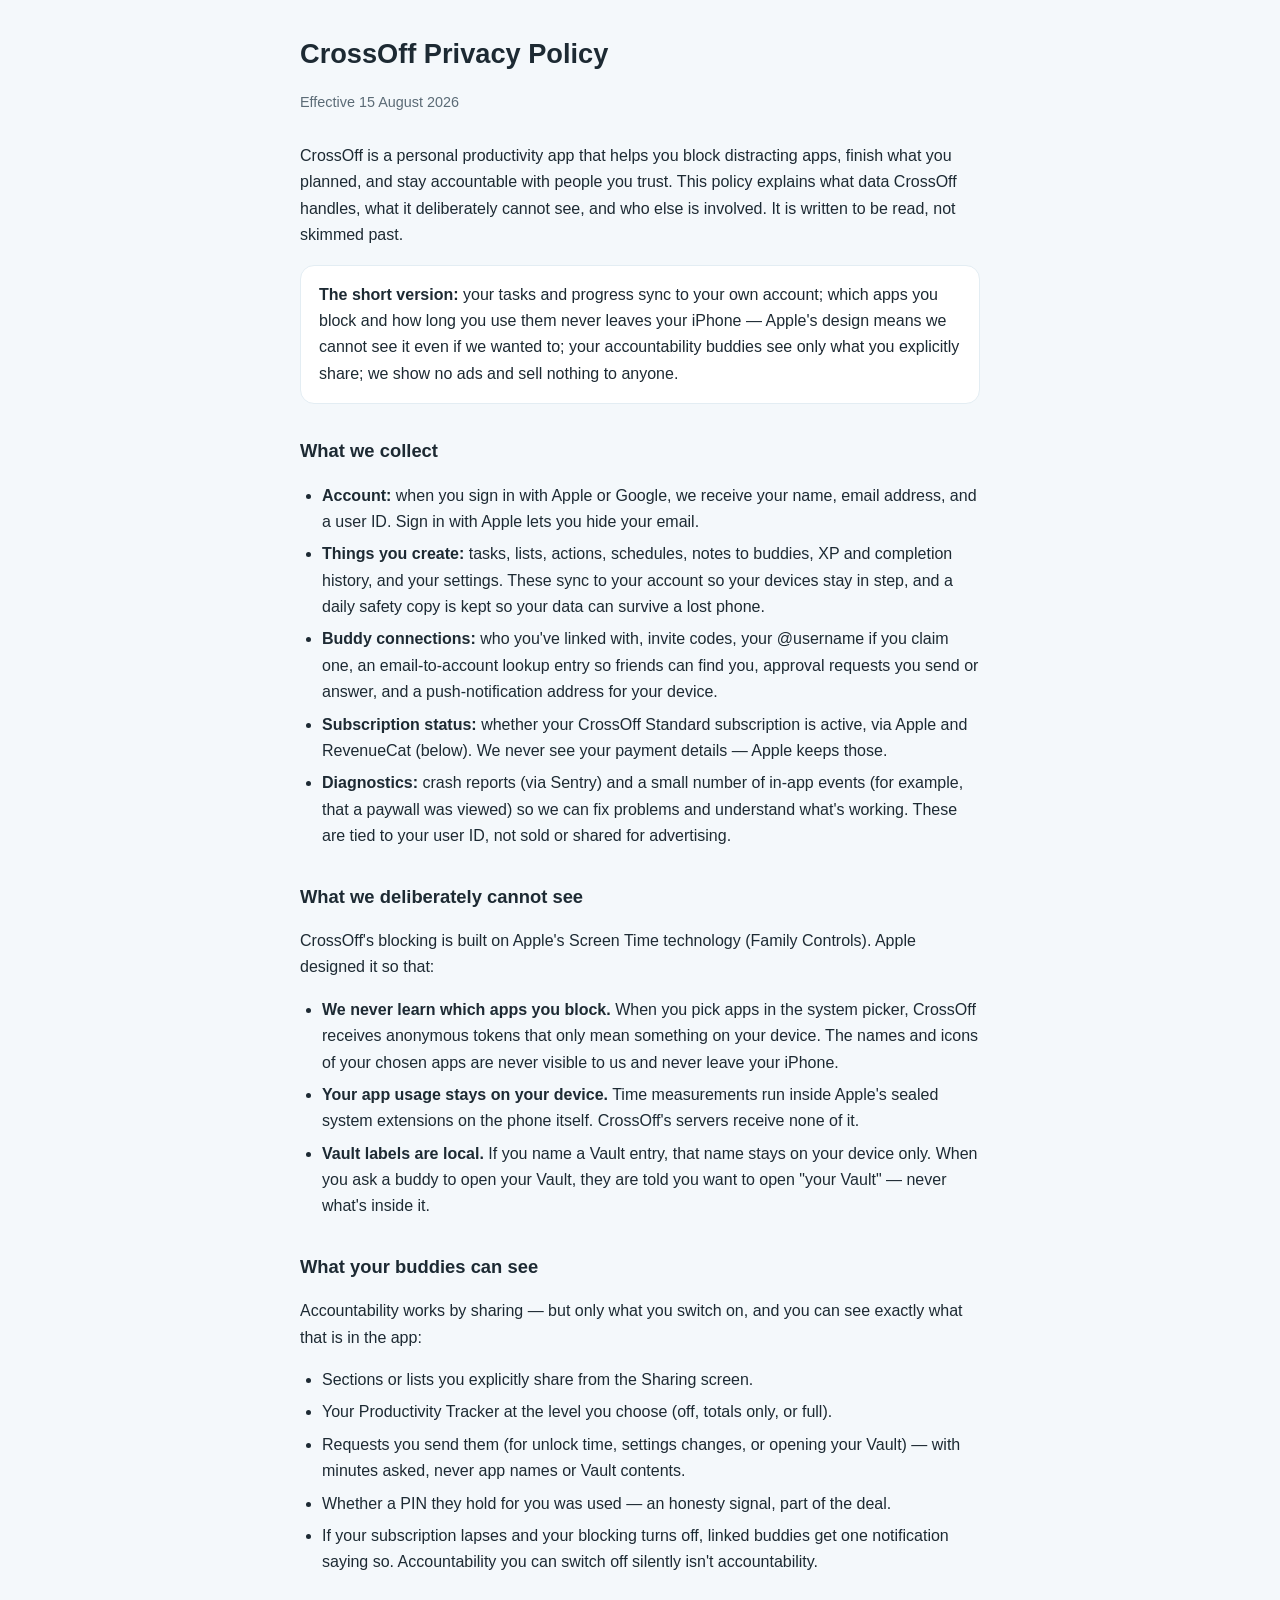
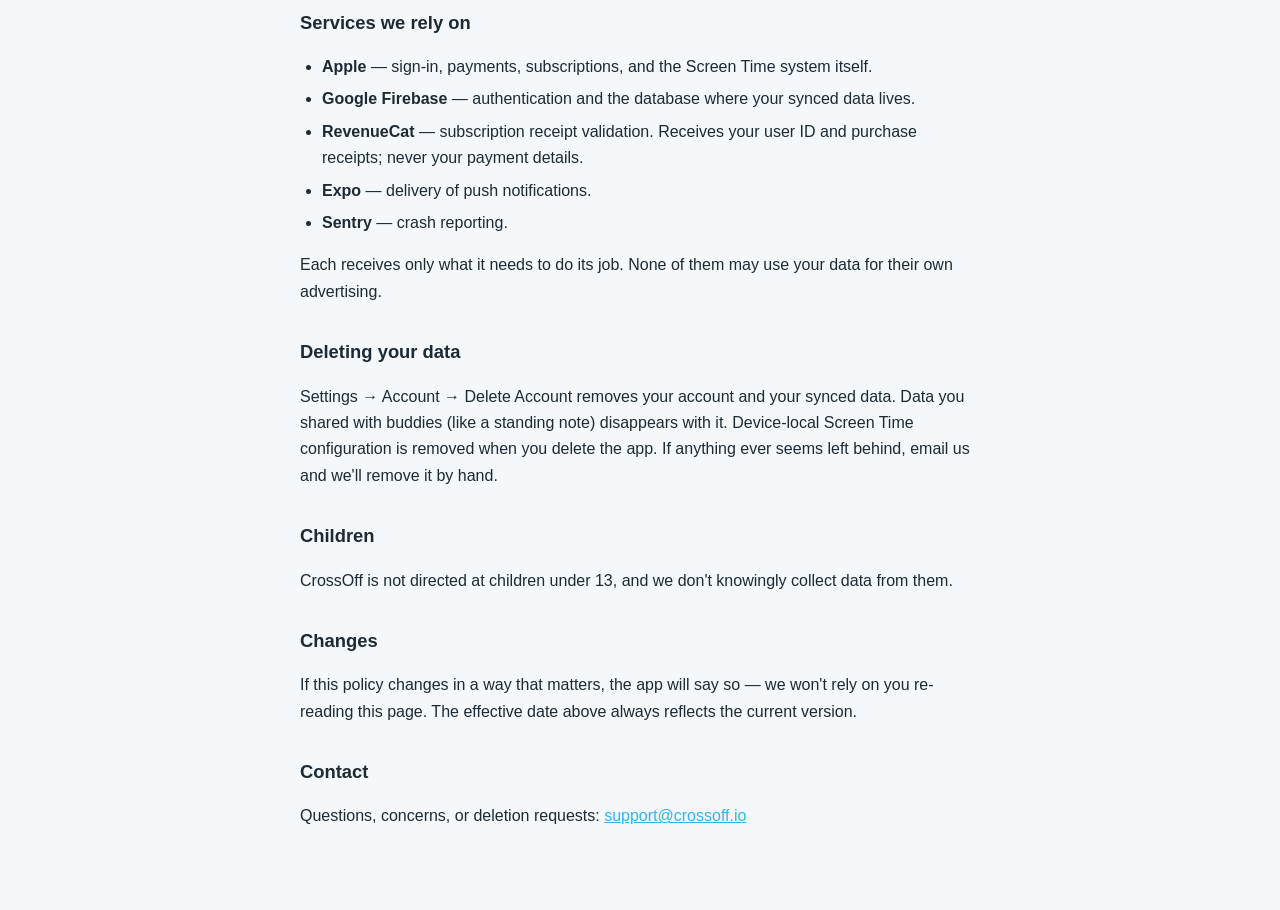
==== privacy.html @ af7bf6a8 "CrossOff marketing site A deliberately separate site from the daily-plan repo, which serves the pers" ====
<!DOCTYPE html>
<html lang="en">
<head>
<meta charset="utf-8">
<meta name="viewport" content="width=device-width, initial-scale=1">
<title>CrossOff — Privacy Policy</title>
<style>
  :root {
    --bg: #f4f8fb; --card: #ffffff; --text: #1d2a33; --muted: #5b6b76;
    --accent: #2fb5e8; --border: #e3edf3;
  }
  @media (prefers-color-scheme: dark) {
    :root { --bg: #10181e; --card: #17222a; --text: #e8eef2; --muted: #93a4af; --border: #24313a; }
  }
  * { box-sizing: border-box; }
  body {
    margin: 0; background: var(--bg); color: var(--text);
    font: 16px/1.65 -apple-system, "Segoe UI", Roboto, sans-serif;
    -webkit-text-size-adjust: 100%;
  }
  main { max-width: 720px; margin: 0 auto; padding: 32px 20px 64px; }
  h1 { font-size: 1.7rem; margin: 0 0 4px; }
  .updated { color: var(--muted); font-size: 0.9rem; margin-bottom: 28px; }
  h2 { font-size: 1.15rem; margin: 32px 0 8px; }
  p, li { color: var(--text); }
  .card {
    background: var(--card); border: 1px solid var(--border);
    border-radius: 14px; padding: 16px 18px; margin: 16px 0;
  }
  .card p { margin: 0; }
  a { color: var(--accent); }
  ul { padding-left: 22px; }
  li { margin: 6px 0; }
</style>
</head>
<body>
<main>
  <h1>CrossOff Privacy Policy</h1>
  <p class="updated">Effective 15 August 2026</p>

  <p>CrossOff is a personal productivity app that helps you block
  distracting apps, finish what you planned, and stay accountable with
  people you trust. This policy explains what data CrossOff handles,
  what it deliberately cannot see, and who else is involved. It is
  written to be read, not skimmed past.</p>

  <div class="card">
    <p><strong>The short version:</strong> your tasks and progress sync
    to your own account; which apps you block and how long you use them
    never leaves your iPhone — Apple's design means we cannot see it
    even if we wanted to; your accountability buddies see only what you
    explicitly share; we show no ads and sell nothing to anyone.</p>
  </div>

  <h2>What we collect</h2>
  <ul>
    <li><strong>Account:</strong> when you sign in with Apple or
    Google, we receive your name, email address, and a user ID. Sign
    in with Apple lets you hide your email.</li>
    <li><strong>Things you create:</strong> tasks, lists, actions,
    schedules, notes to buddies, XP and completion history, and your
    settings. These sync to your account so your devices stay in step,
    and a daily safety copy is kept so your data can survive a lost
    phone.</li>
    <li><strong>Buddy connections:</strong> who you've linked with,
    invite codes, your @username if you claim one, an email-to-account
    lookup entry so friends can find you, approval requests you send or
    answer, and a push-notification address for your device.</li>
    <li><strong>Subscription status:</strong> whether your CrossOff
    Standard subscription is active, via Apple and RevenueCat (below).
    We never see your payment details — Apple keeps those.</li>
    <li><strong>Diagnostics:</strong> crash reports (via Sentry) and a
    small number of in-app events (for example, that a paywall was
    viewed) so we can fix problems and understand what's working.
    These are tied to your user ID, not sold or shared for
    advertising.</li>
  </ul>

  <h2>What we deliberately cannot see</h2>
  <p>CrossOff's blocking is built on Apple's Screen Time technology
  (Family Controls). Apple designed it so that:</p>
  <ul>
    <li><strong>We never learn which apps you block.</strong> When you
    pick apps in the system picker, CrossOff receives anonymous tokens
    that only mean something on your device. The names and icons of
    your chosen apps are never visible to us and never leave your
    iPhone.</li>
    <li><strong>Your app usage stays on your device.</strong> Time
    measurements run inside Apple's sealed system extensions on the
    phone itself. CrossOff's servers receive none of it.</li>
    <li><strong>Vault labels are local.</strong> If you name a Vault
    entry, that name stays on your device only. When you ask a buddy to
    open your Vault, they are told you want to open "your Vault" —
    never what's inside it.</li>
  </ul>

  <h2>What your buddies can see</h2>
  <p>Accountability works by sharing — but only what you switch on,
  and you can see exactly what that is in the app:</p>
  <ul>
    <li>Sections or lists you explicitly share from the Sharing screen.</li>
    <li>Your Productivity Tracker at the level you choose (off, totals
    only, or full).</li>
    <li>Requests you send them (for unlock time, settings changes, or
    opening your Vault) — with minutes asked, never app names or Vault
    contents.</li>
    <li>Whether a PIN they hold for you was used — an honesty signal,
    part of the deal.</li>
    <li>If your subscription lapses and your blocking turns off, linked
    buddies get one notification saying so. Accountability you can
    switch off silently isn't accountability.</li>
  </ul>

  <h2>Services we rely on</h2>
  <ul>
    <li><strong>Apple</strong> — sign-in, payments, subscriptions, and
    the Screen Time system itself.</li>
    <li><strong>Google Firebase</strong> — authentication and the
    database where your synced data lives.</li>
    <li><strong>RevenueCat</strong> — subscription receipt validation.
    Receives your user ID and purchase receipts; never your payment
    details.</li>
    <li><strong>Expo</strong> — delivery of push notifications.</li>
    <li><strong>Sentry</strong> — crash reporting.</li>
  </ul>
  <p>Each receives only what it needs to do its job. None of them may
  use your data for their own advertising.</p>

  <h2>Deleting your data</h2>
  <p>Settings → Account → Delete Account removes your account and your
  synced data. Data you shared with buddies (like a standing note)
  disappears with it. Device-local Screen Time configuration is removed
  when you delete the app. If anything ever seems left behind, email us
  and we'll remove it by hand.</p>

  <h2>Children</h2>
  <p>CrossOff is not directed at children under 13, and we don't
  knowingly collect data from them.</p>

  <h2>Changes</h2>
  <p>If this policy changes in a way that matters, the app will say so
  — we won't rely on you re-reading this page. The effective date above
  always reflects the current version.</p>

  <h2>Contact</h2>
  <p>Questions, concerns, or deletion requests:
  <a href="mailto:support@crossoff.io">support@crossoff.io</a></p>
</main>
</body>
</html>
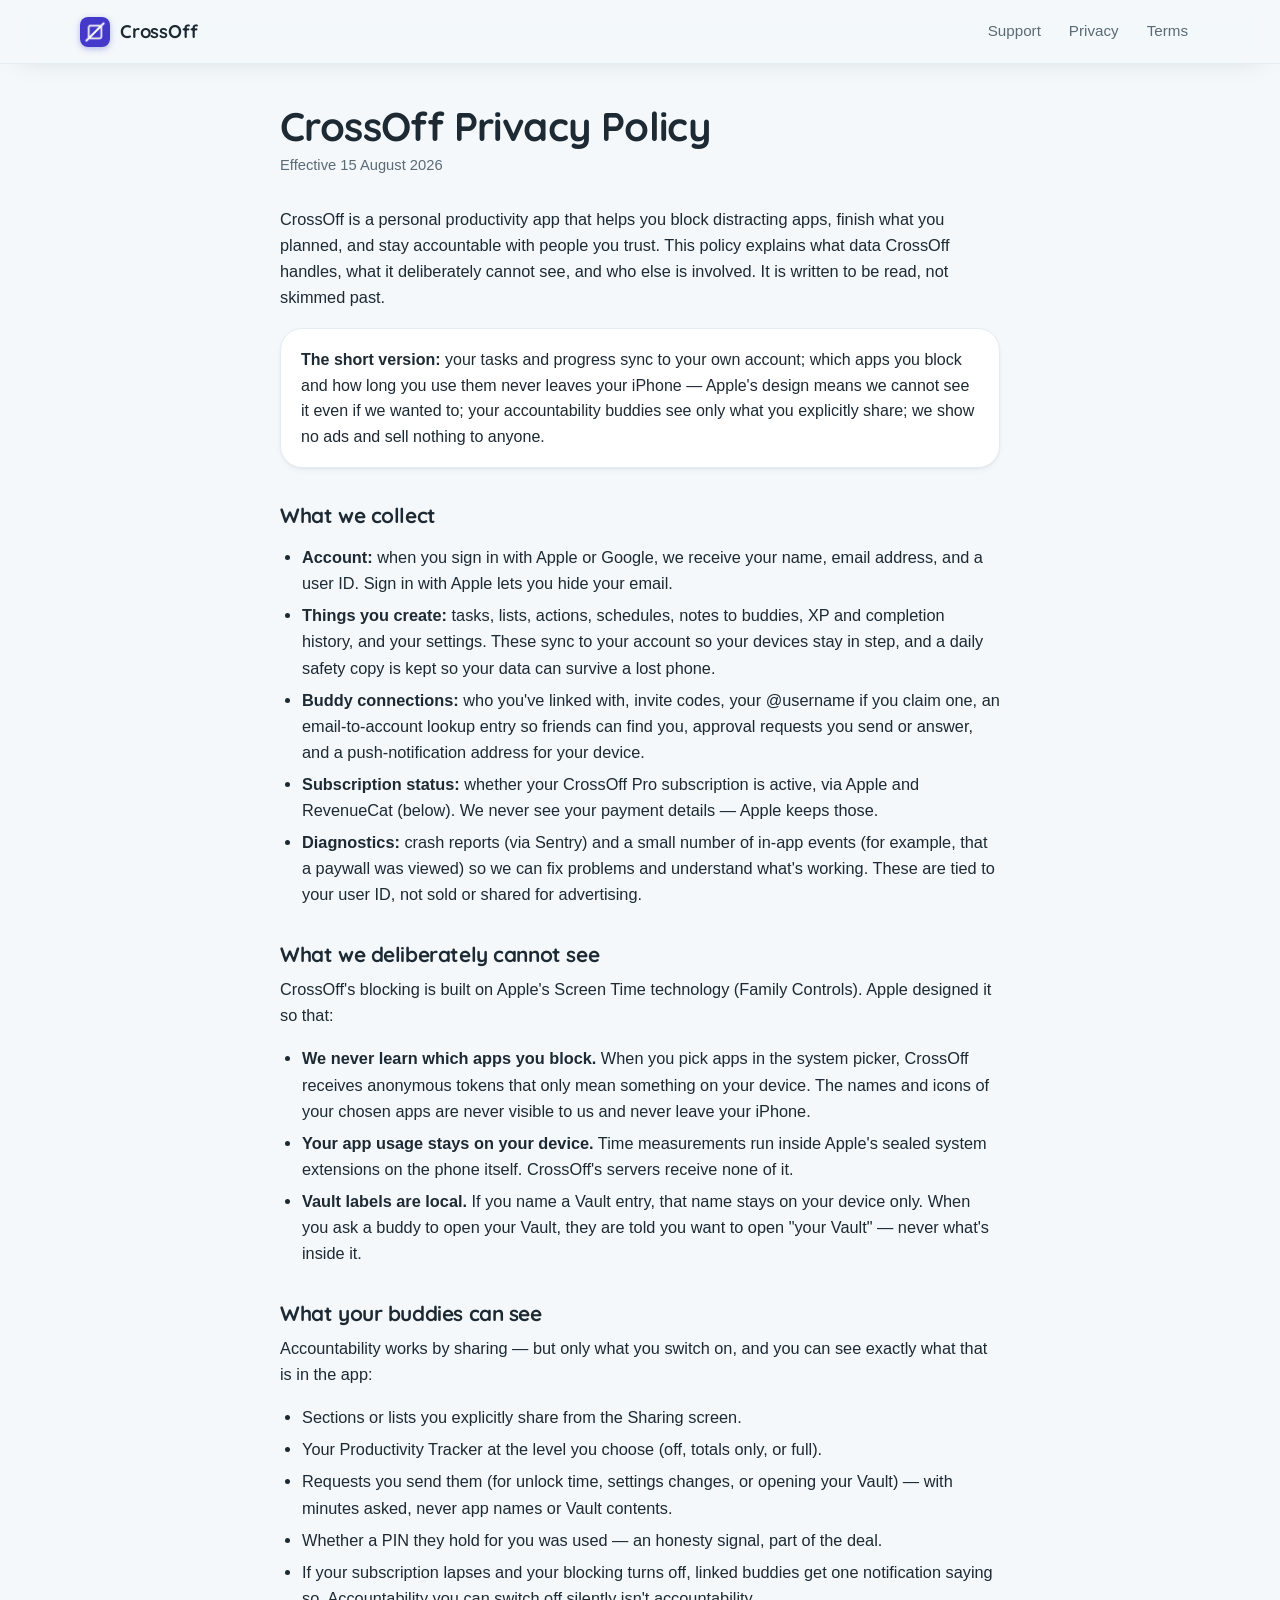
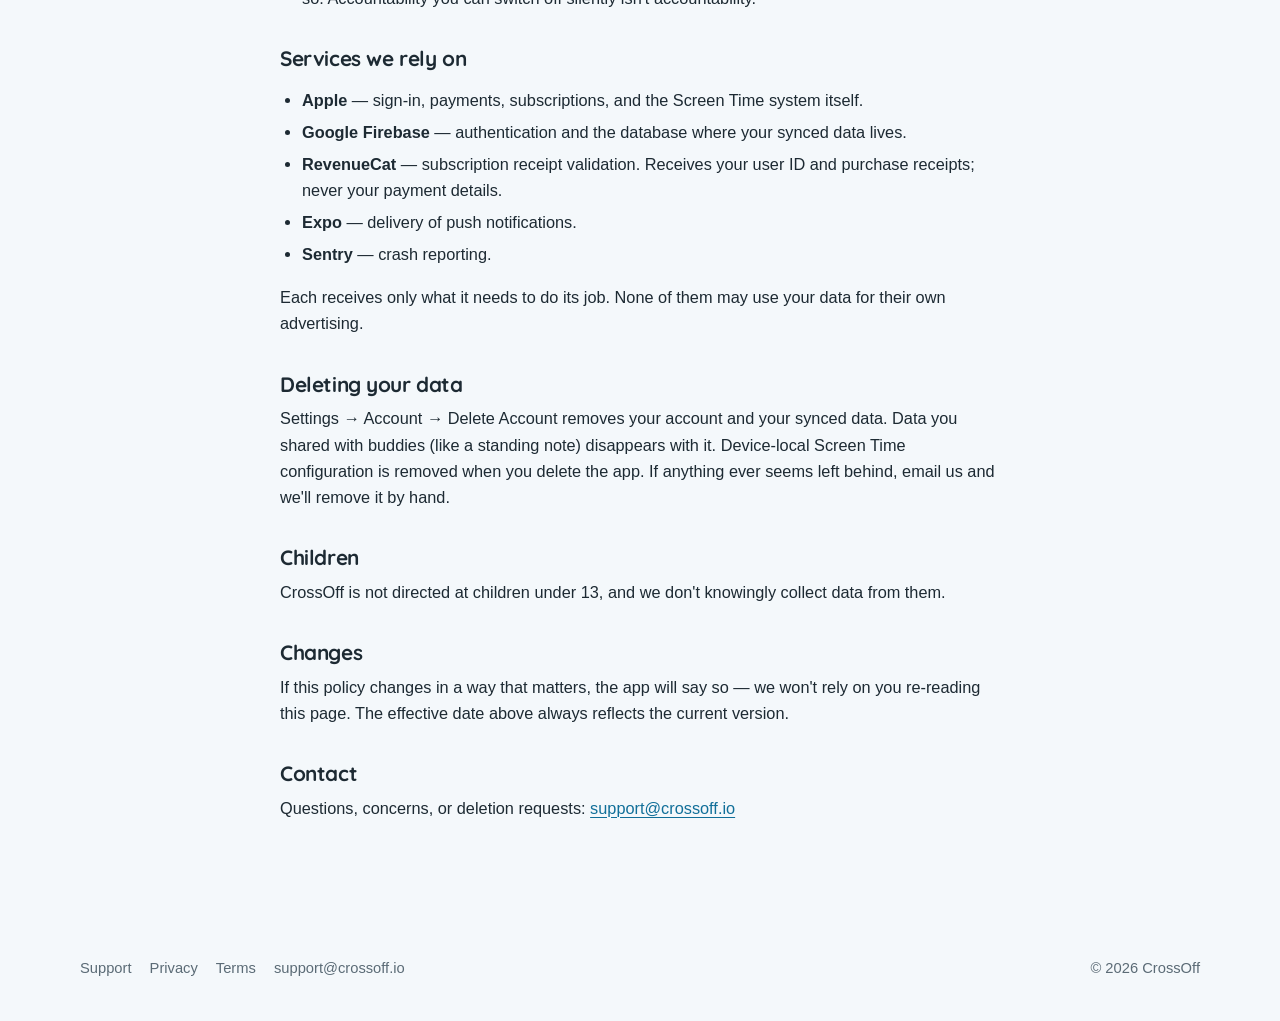
==== commit eea739c9: "Coming soon page, with the landing page as a private encrypted preview The public homepage is now a " ====
--- a/privacy.html
+++ b/privacy.html
@@ -2,39 +2,31 @@
 <html lang="en">
 <head>
 <meta charset="utf-8">
-<meta name="viewport" content="width=device-width, initial-scale=1">
+<meta name="viewport" content="width=device-width, initial-scale=1, viewport-fit=cover">
 <title>CrossOff — Privacy Policy</title>
-<style>
-  :root {
-    --bg: #f4f8fb; --card: #ffffff; --text: #1d2a33; --muted: #5b6b76;
-    --accent: #2fb5e8; --border: #e3edf3;
-  }
-  @media (prefers-color-scheme: dark) {
-    :root { --bg: #10181e; --card: #17222a; --text: #e8eef2; --muted: #93a4af; --border: #24313a; }
-  }
-  * { box-sizing: border-box; }
-  body {
-    margin: 0; background: var(--bg); color: var(--text);
-    font: 16px/1.65 -apple-system, "Segoe UI", Roboto, sans-serif;
-    -webkit-text-size-adjust: 100%;
-  }
-  main { max-width: 720px; margin: 0 auto; padding: 32px 20px 64px; }
-  h1 { font-size: 1.7rem; margin: 0 0 4px; }
-  .updated { color: var(--muted); font-size: 0.9rem; margin-bottom: 28px; }
-  h2 { font-size: 1.15rem; margin: 32px 0 8px; }
-  p, li { color: var(--text); }
-  .card {
-    background: var(--card); border: 1px solid var(--border);
-    border-radius: 14px; padding: 16px 18px; margin: 16px 0;
-  }
-  .card p { margin: 0; }
-  a { color: var(--accent); }
-  ul { padding-left: 22px; }
-  li { margin: 6px 0; }
-</style>
+<meta name="description" content="How CrossOff handles your data, what it deliberately cannot see, and who else is involved.">
+<link rel="canonical" href="https://crossoff.io/privacy.html">
+<meta name="theme-color" content="#f4f8fb" media="(prefers-color-scheme: light)">
+<meta name="theme-color" content="#10181e" media="(prefers-color-scheme: dark)">
+<link rel="icon" href="assets/icon.png">
+<link rel="apple-touch-icon" href="assets/icon.png">
+<link rel="stylesheet" href="assets/site.css">
 </head>
 <body>
-<main>
+<a class="skip" href="#main">Skip to content</a>
+<header class="nav is-scrolled">
+  <div class="wrap nav-inner">
+    <a class="brand" href="/"><img src="assets/icon.png" alt="" width="30" height="30">CrossOff</a>
+    <nav class="nav-links" aria-label="Pages">
+      <a href="support.html">Support</a>
+      <a href="privacy.html">Privacy</a>
+      <a href="terms.html">Terms</a>
+    </nav>
+  </div>
+</header>
+
+<main id="main" class="article">
+  <div class="wrap-narrow">
   <h1>CrossOff Privacy Policy</h1>
   <p class="updated">Effective 15 August 2026</p>
 
@@ -66,8 +58,7 @@
     invite codes, your @username if you claim one, an email-to-account
     lookup entry so friends can find you, approval requests you send or
     answer, and a push-notification address for your device.</li>
-    <li><strong>Subscription status:</strong> whether your CrossOff
-    Standard subscription is active, via Apple and RevenueCat (below).
+    <li><strong>Subscription status:</strong> whether your CrossOff Pro subscription is active, via Apple and RevenueCat (below).
     We never see your payment details — Apple keeps those.</li>
     <li><strong>Diagnostics:</strong> crash reports (via Sentry) and a
     small number of in-app events (for example, that a paywall was
@@ -145,6 +136,20 @@
   <h2>Contact</h2>
   <p>Questions, concerns, or deletion requests:
   <a href="mailto:support@crossoff.io">support@crossoff.io</a></p>
+</div>
 </main>
+
+<footer>
+  <div class="wrap foot">
+    <div class="foot-links">
+      <a href="support.html">Support</a>
+      <a href="privacy.html">Privacy</a>
+      <a href="terms.html">Terms</a>
+      <a href="mailto:support@crossoff.io">support@crossoff.io</a>
+    </div>
+    <div>© 2026 CrossOff</div>
+  </div>
+</footer>
+
 </body>
 </html>
--- a/assets/site.css
+++ b/assets/site.css
@@ -0,0 +1,144 @@
+/* CrossOff — crossoff.io (public stylesheet)
+   Serves the coming-soon page and the privacy / terms / support pages.
+   The full landing page (kept in landing/, not committed) carries its own
+   stylesheet and is published only as an encrypted private preview. */
+
+/* ---------- Tokens ---------- */
+:root {
+  --bg: #f4f8fb; --bg-2: #ffffff; --card: #ffffff;
+  --text: #1d2a33; --muted: #5b6b76; --faint: #7f909b;
+  --accent: #2fb5e8; --accent-deep: #1a9fd6; --accent-ink: #ffffff; --link: #116f99;
+  --indigo: #3f37c9; --border: #e3edf3; --soft: #eaf5fb; --soft-2: #f0f5f9; --success: #34c759;
+  --shadow-sm: 0 1px 2px rgba(29, 42, 51, .05), 0 4px 12px -6px rgba(29, 42, 51, .10);
+  --shadow-md: 0 2px 4px rgba(29, 42, 51, .04), 0 18px 40px -18px rgba(29, 42, 51, .22);
+  --r-md: 16px; --r-lg: 22px; --r-xl: 28px;
+  --font-display: "Quicksand", -apple-system, BlinkMacSystemFont, "Segoe UI", Roboto, sans-serif;
+  --font-body: -apple-system, BlinkMacSystemFont, "Segoe UI", Roboto, "Helvetica Neue", Arial, sans-serif;
+  --nav-h: 64px;
+  --ease: cubic-bezier(.22, .61, .36, 1); --ease-out: cubic-bezier(.16, 1, .3, 1);
+  color-scheme: light dark;
+}
+@media (prefers-color-scheme: dark) {
+  :root {
+    --bg: #10181e; --bg-2: #141e25; --card: #17222a;
+    --text: #e8eef2; --muted: #93a4af; --faint: #6b7b86; --link: #5cc6f0;
+    --border: #24313a; --soft: #16242e; --soft-2: #1a262f;
+    --shadow-sm: 0 1px 2px rgba(0,0,0,.35), 0 4px 12px -6px rgba(0,0,0,.5);
+    --shadow-md: 0 2px 4px rgba(0,0,0,.35), 0 18px 40px -18px rgba(0,0,0,.6);
+  }
+}
+
+/* ---------- Fonts ---------- */
+@font-face { font-family: "Quicksand"; font-weight: 500; font-style: normal; font-display: swap; src: url("fonts/quicksand-500.woff2") format("woff2"); }
+@font-face { font-family: "Quicksand"; font-weight: 600; font-style: normal; font-display: swap; src: url("fonts/quicksand-600.woff2") format("woff2"); }
+@font-face { font-family: "Quicksand"; font-weight: 700; font-style: normal; font-display: swap; src: url("fonts/quicksand-700.woff2") format("woff2"); }
+
+/* ---------- Base ---------- */
+*, *::before, *::after { box-sizing: border-box; }
+html { scroll-behavior: smooth; -webkit-text-size-adjust: 100%; overflow-x: clip; }
+@supports not (overflow: clip) { html, body { overflow-x: hidden; } }
+body { margin: 0; background: var(--bg); color: var(--text); font: 17px/1.6 var(--font-body); -webkit-font-smoothing: antialiased; -moz-osx-font-smoothing: grayscale; -webkit-tap-highlight-color: transparent; }
+img, svg { display: block; max-width: 100%; }
+a { color: var(--link); text-decoration-thickness: 1px; text-underline-offset: 3px; }
+a:hover { color: var(--accent); }
+::selection { background: rgba(47, 181, 232, .28); }
+:focus-visible { outline: 3px solid var(--accent); outline-offset: 3px; border-radius: 6px; }
+.wrap { width: min(1120px, 100% - 40px); margin-inline: auto; }
+.wrap-narrow { width: min(720px, 100% - 40px); margin-inline: auto; }
+@media (max-width: 600px) { .wrap, .wrap-narrow { width: min(1120px, 100% - 32px); } }
+.skip { position: absolute; left: 16px; top: -64px; z-index: 100; background: var(--text); color: var(--bg); padding: 10px 14px; border-radius: 10px; text-decoration: none; font-weight: 600; transition: top .2s; }
+.skip:focus { top: 16px; }
+
+/* ---------- Typography ---------- */
+h1, h2, h3 { font-family: var(--font-display); font-weight: 700; letter-spacing: -.015em; line-height: 1.1; margin: 0; }
+h1 { font-size: clamp(2.5rem, 6.4vw, 4.4rem); }
+h2 { font-size: clamp(1.9rem, 4vw, 2.85rem); letter-spacing: -.02em; }
+h3 { font-size: 1.2rem; line-height: 1.25; }
+.lede { font-size: clamp(1.08rem, 1.9vw, 1.28rem); color: var(--muted); line-height: 1.55; margin: 0; }
+p { margin: 0 0 1em; }
+
+/* ---------- Buttons ---------- */
+.btn {
+  --btn-bg: var(--accent); --btn-ink: var(--accent-ink);
+  position: relative; isolation: isolate; display: inline-flex; align-items: center; justify-content: center; gap: 10px;
+  min-height: 48px; padding: 0 22px; border-radius: 999px; border: 1px solid transparent;
+  background: var(--btn-bg); color: var(--btn-ink); font-family: var(--font-display); font-weight: 700; font-size: 1rem;
+  text-decoration: none; cursor: pointer; overflow: hidden; white-space: nowrap;
+  box-shadow: 0 1px 2px rgba(29,42,51,.08), 0 10px 24px -12px rgba(47,181,232,.7);
+  transition: transform .35s var(--ease-out), box-shadow .35s var(--ease-out), background-color .3s, border-color .3s, color .3s;
+}
+.btn::after { content: ""; position: absolute; inset: 0; z-index: -1; background: linear-gradient(115deg, transparent 30%, rgba(255,255,255,.28) 50%, transparent 70%); transform: translateX(-110%); transition: transform .8s var(--ease); }
+.btn:hover { transform: translateY(-2px); box-shadow: 0 2px 4px rgba(29,42,51,.08), 0 18px 32px -14px rgba(47,181,232,.85); color: var(--btn-ink); }
+.btn:hover::after { transform: translateX(110%); }
+.btn:active { transform: translateY(0) scale(.98); transition-duration: .1s; }
+.btn-lg { min-height: 54px; padding: 0 28px; font-size: 1.06rem; }
+.btn-secondary { --btn-bg: var(--card); --btn-ink: var(--text); border-color: var(--border); box-shadow: var(--shadow-sm); }
+.btn-secondary:hover { border-color: var(--accent); box-shadow: var(--shadow-md); }
+.btn-secondary::after { background: linear-gradient(115deg, transparent 30%, rgba(47,181,232,.12) 50%, transparent 70%); }
+
+/* ---------- Navigation ---------- */
+.nav { position: fixed; inset: 0 0 auto 0; z-index: 50; height: var(--nav-h); display: flex; align-items: center; padding-top: env(safe-area-inset-top); border-bottom: 1px solid transparent; transition: background-color .35s var(--ease), box-shadow .35s var(--ease), border-color .35s; }
+.nav.is-scrolled { background: rgba(244,248,251,.86); -webkit-backdrop-filter: saturate(160%) blur(14px); backdrop-filter: saturate(160%) blur(14px); border-bottom-color: var(--border); box-shadow: 0 8px 30px -22px rgba(29,42,51,.35); }
+@media (prefers-color-scheme: dark) { .nav.is-scrolled { background: rgba(16,24,30,.86); } }
+.nav-inner { display: flex; align-items: center; justify-content: space-between; gap: 16px; }
+.brand { display: inline-flex; align-items: center; gap: 10px; font: 700 1.15rem var(--font-display); color: var(--text); text-decoration: none; letter-spacing: -.01em; }
+.brand img { width: 30px; height: 30px; border-radius: 8px; box-shadow: 0 2px 6px rgba(63,55,201,.35); }
+.nav-links { display: flex; align-items: center; gap: 4px; }
+.nav-links a { color: var(--muted); text-decoration: none; font-weight: 500; font-size: .95rem; padding: 8px 12px; border-radius: 999px; transition: color .25s, background-color .25s; }
+.nav-links a:hover { color: var(--text); background: var(--soft); }
+@media (max-width: 480px) { .nav-links a { padding: 8px 8px; font-size: .9rem; } }
+
+/* ---------- Coming soon ---------- */
+.soon { position: relative; min-height: 100vh; min-height: 100svh; display: grid; place-items: center; padding: calc(var(--nav-h) + 24px) 20px 40px; overflow: clip; text-align: center; }
+.soon-bg { position: absolute; inset: 0; z-index: -1; pointer-events: none; }
+.soon-bg i { position: absolute; border-radius: 50%; filter: blur(70px); opacity: .55; }
+.soon-bg i:nth-child(1) { width: 520px; height: 520px; left: -140px; top: -120px; background: radial-gradient(circle, rgba(47,181,232,.55), transparent 70%); }
+.soon-bg i:nth-child(2) { width: 560px; height: 560px; right: -160px; top: 30%; background: radial-gradient(circle, rgba(63,55,201,.28), transparent 70%); }
+.soon-bg i:nth-child(3) { width: 420px; height: 420px; left: 40%; bottom: -220px; background: radial-gradient(circle, rgba(47,181,232,.3), transparent 70%); }
+@media (prefers-color-scheme: dark) { .soon-bg i { opacity: .35; } }
+.soon-icon { width: 96px; height: 96px; border-radius: 24px; margin: 0 auto 28px; box-shadow: 0 24px 50px -20px rgba(63,55,201,.55); animation: soon-float 7s ease-in-out infinite; }
+.soon h1 { margin-bottom: 14px; }
+.soon .lede { max-width: 30rem; margin: 0 auto 28px; }
+.soon-foot { color: var(--faint); font-size: .9rem; margin-top: 40px; }
+.soon-foot a { color: var(--muted); text-decoration: none; }
+.soon-foot a:hover { color: var(--text); }
+@keyframes soon-float { 0%, 100% { translate: 0 0; } 50% { translate: 0 -8px; } }
+.fade { opacity: 0; translate: 0 14px; animation: fade-in .9s var(--ease-out) forwards; animation-delay: calc(var(--i, 0) * 120ms); }
+@keyframes fade-in { to { opacity: 1; translate: 0 0; } }
+
+/* ---------- Footer ---------- */
+footer { padding: 48px 0 calc(40px + env(safe-area-inset-bottom)); color: var(--muted); font-size: .92rem; }
+.foot { display: flex; align-items: center; justify-content: space-between; gap: 16px; flex-wrap: wrap; }
+.foot-links { display: flex; gap: 6px 18px; flex-wrap: wrap; }
+.foot-links a { color: var(--muted); text-decoration: none; }
+.foot-links a:hover { color: var(--text); }
+
+/* ---------- Sub-pages (privacy / terms / support) ---------- */
+.article { padding: calc(var(--nav-h) + 40px) 0 72px; }
+.article h1 { font-size: clamp(1.9rem, 4vw, 2.5rem); margin-bottom: 6px; }
+.article .updated { color: var(--muted); font-size: .92rem; margin: 0 0 28px; }
+.article h2 { font-size: 1.3rem; margin: 36px 0 10px; }
+.article h3 { font-size: 1.05rem; margin: 22px 0 6px; }
+.article p, .article li { color: var(--text); font-size: 1.02rem; }
+.article ul { padding-left: 22px; } .article li { margin: 6px 0; }
+.article .card { background: var(--card); border: 1px solid var(--border); border-radius: var(--r-lg); padding: 18px 20px; margin: 18px 0; box-shadow: var(--shadow-sm); }
+.article .card p { margin: 0; color: var(--text); font-size: 1rem; }
+.article .foot-note { color: var(--muted); font-size: .92rem; margin-top: 40px; }
+
+/* ---------- Private preview unlock ---------- */
+.unlock { position: relative; min-height: 100vh; min-height: 100svh; display: grid; place-items: center; padding: 24px 20px; overflow: clip; }
+.unlock-card { width: min(420px, 100%); background: var(--card); border: 1px solid var(--border); border-radius: var(--r-xl); padding: 32px 28px; box-shadow: var(--shadow-md); text-align: center; }
+.unlock-card .soon-icon { width: 64px; height: 64px; border-radius: 16px; margin-bottom: 18px; animation: none; }
+.unlock-card h1 { font-size: 1.5rem; margin-bottom: 6px; }
+.unlock-card p { color: var(--muted); font-size: .95rem; margin: 0 0 18px; }
+.unlock-card form { display: grid; gap: 10px; }
+.unlock-card input { width: 100%; min-height: 48px; padding: 0 16px; border-radius: 14px; border: 1px solid var(--border); background: var(--bg); color: var(--text); font: 500 1rem var(--font-body); }
+.unlock-card input:focus { outline: none; border-color: var(--accent); box-shadow: 0 0 0 4px rgba(47,181,232,.18); }
+.unlock-card .err { color: #c62828; font-size: .9rem; min-height: 1.2em; margin: 4px 0 0; }
+@media (prefers-color-scheme: dark) { .unlock-card .err { color: #ff8a80; } }
+
+@media (prefers-reduced-motion: reduce) {
+  html { scroll-behavior: auto; }
+  *, *::before, *::after { animation-duration: .001ms !important; animation-iteration-count: 1 !important; transition-duration: .001ms !important; }
+  .fade { opacity: 1; translate: 0 0; }
+}
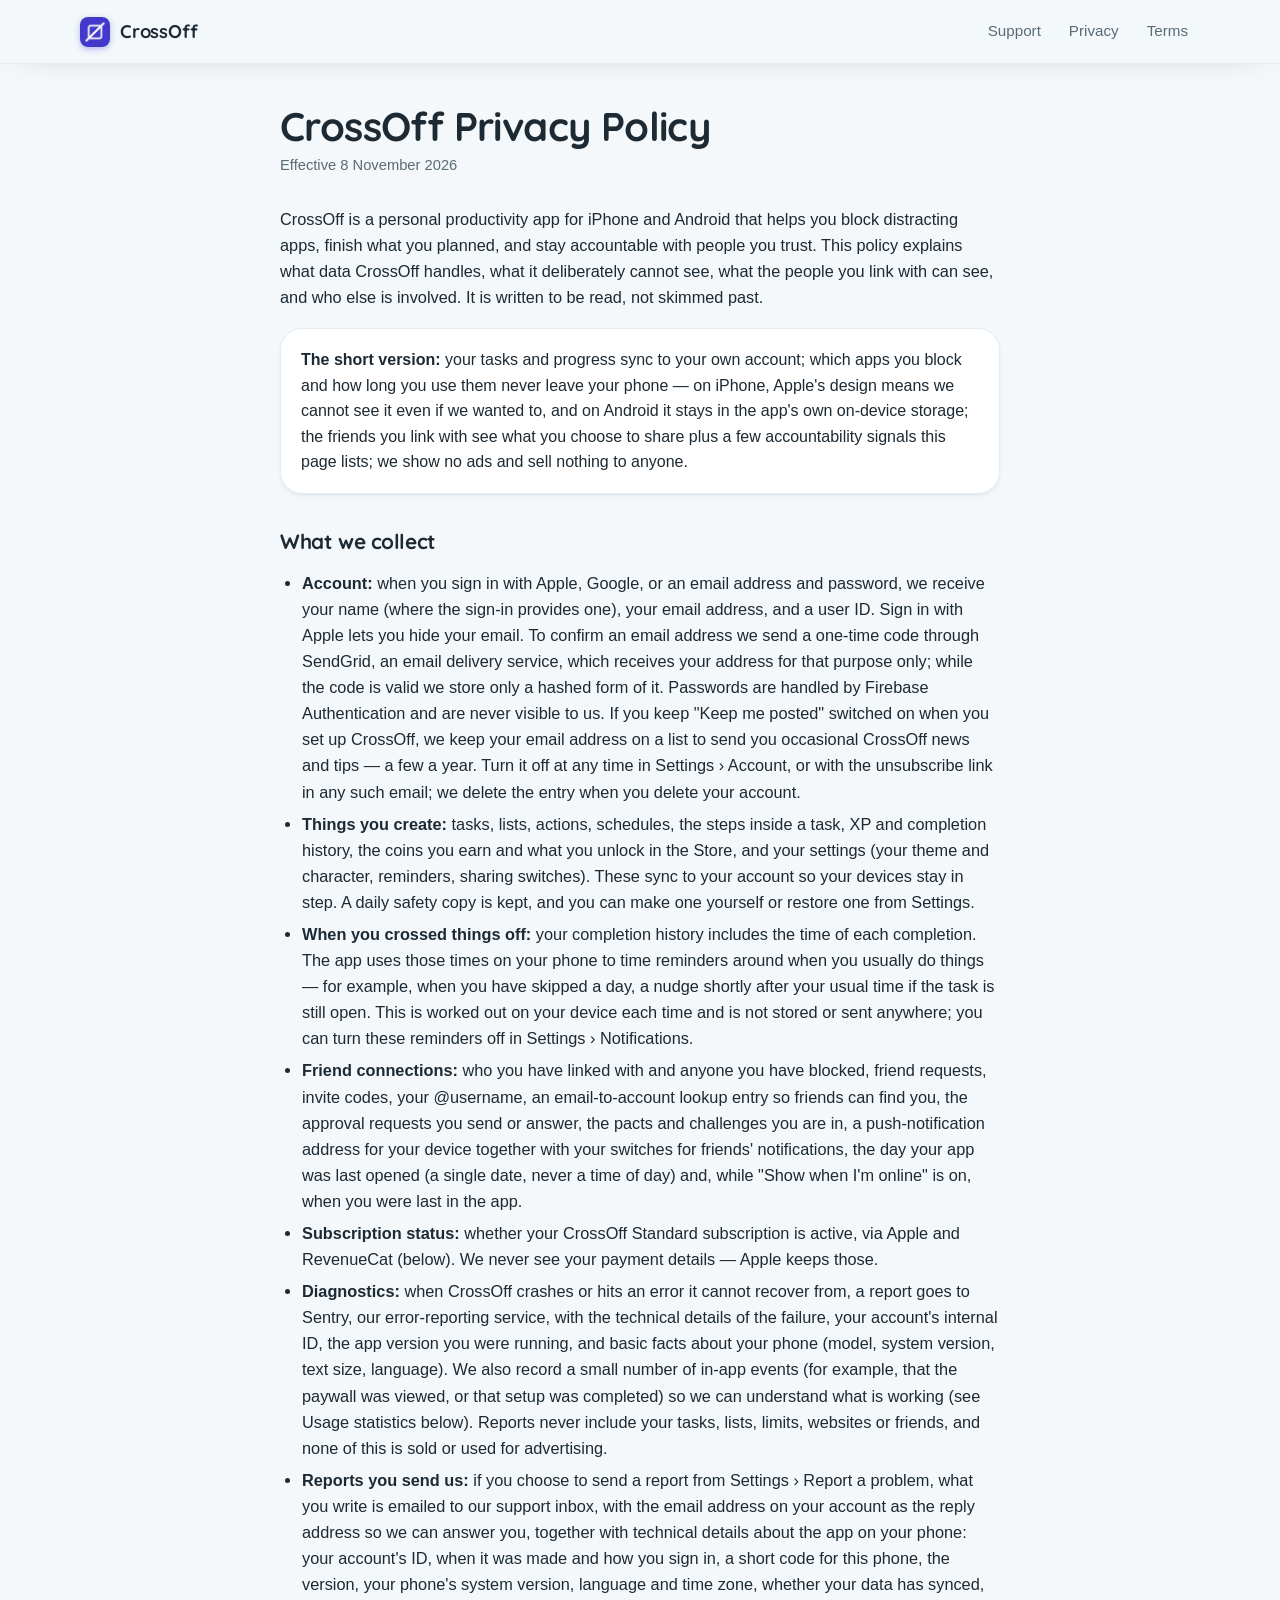
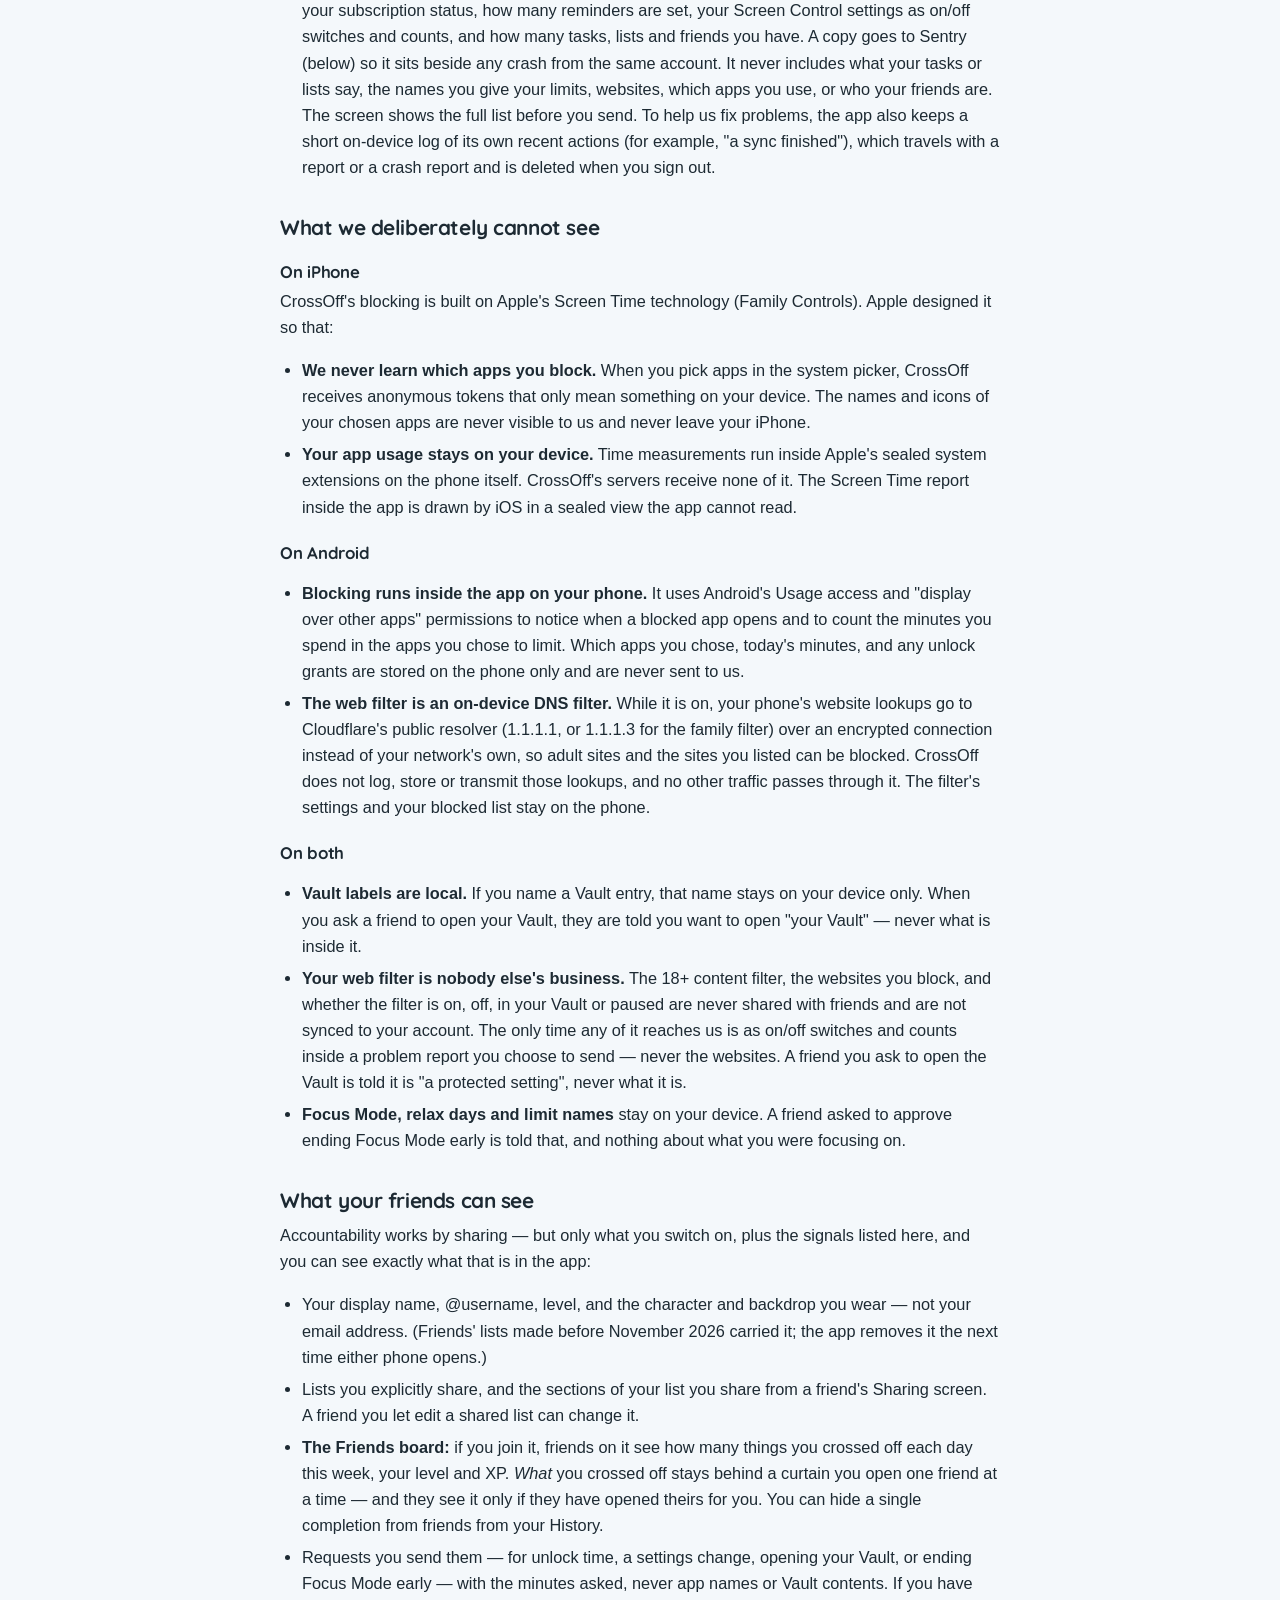
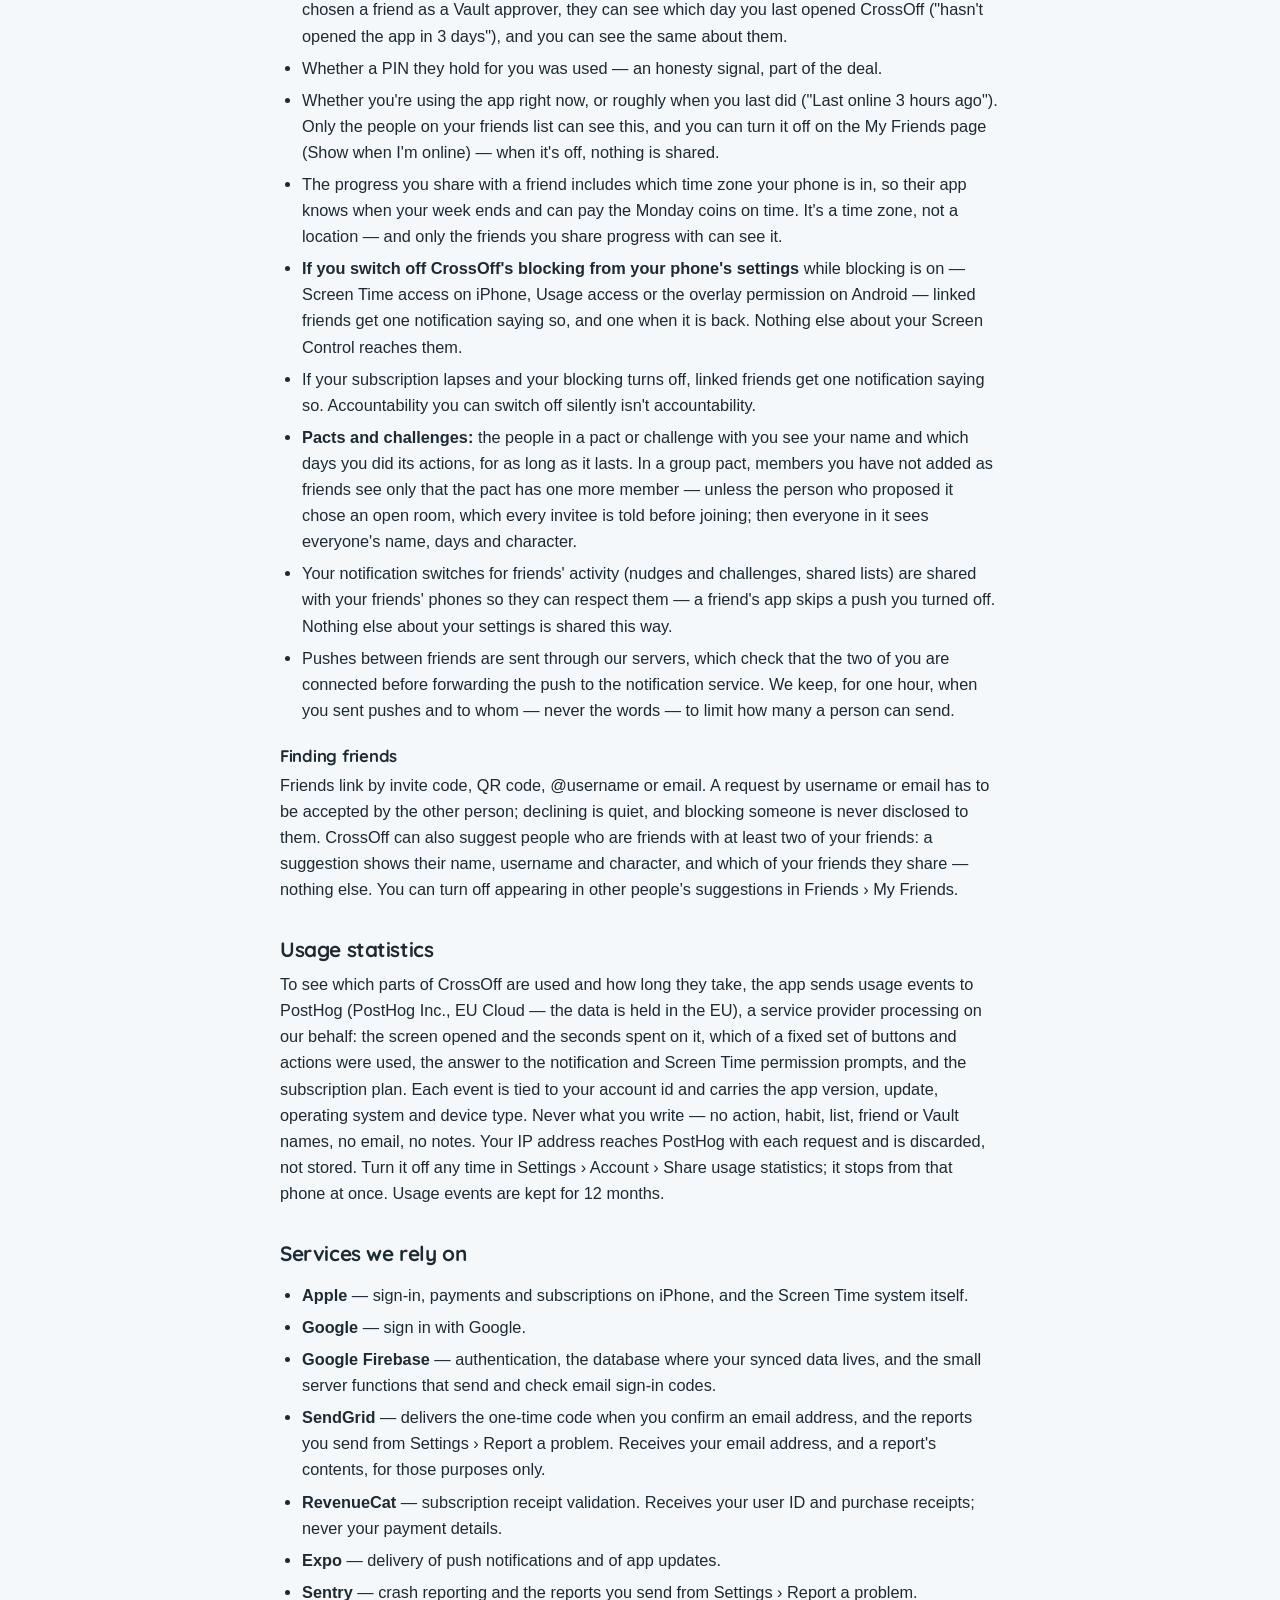
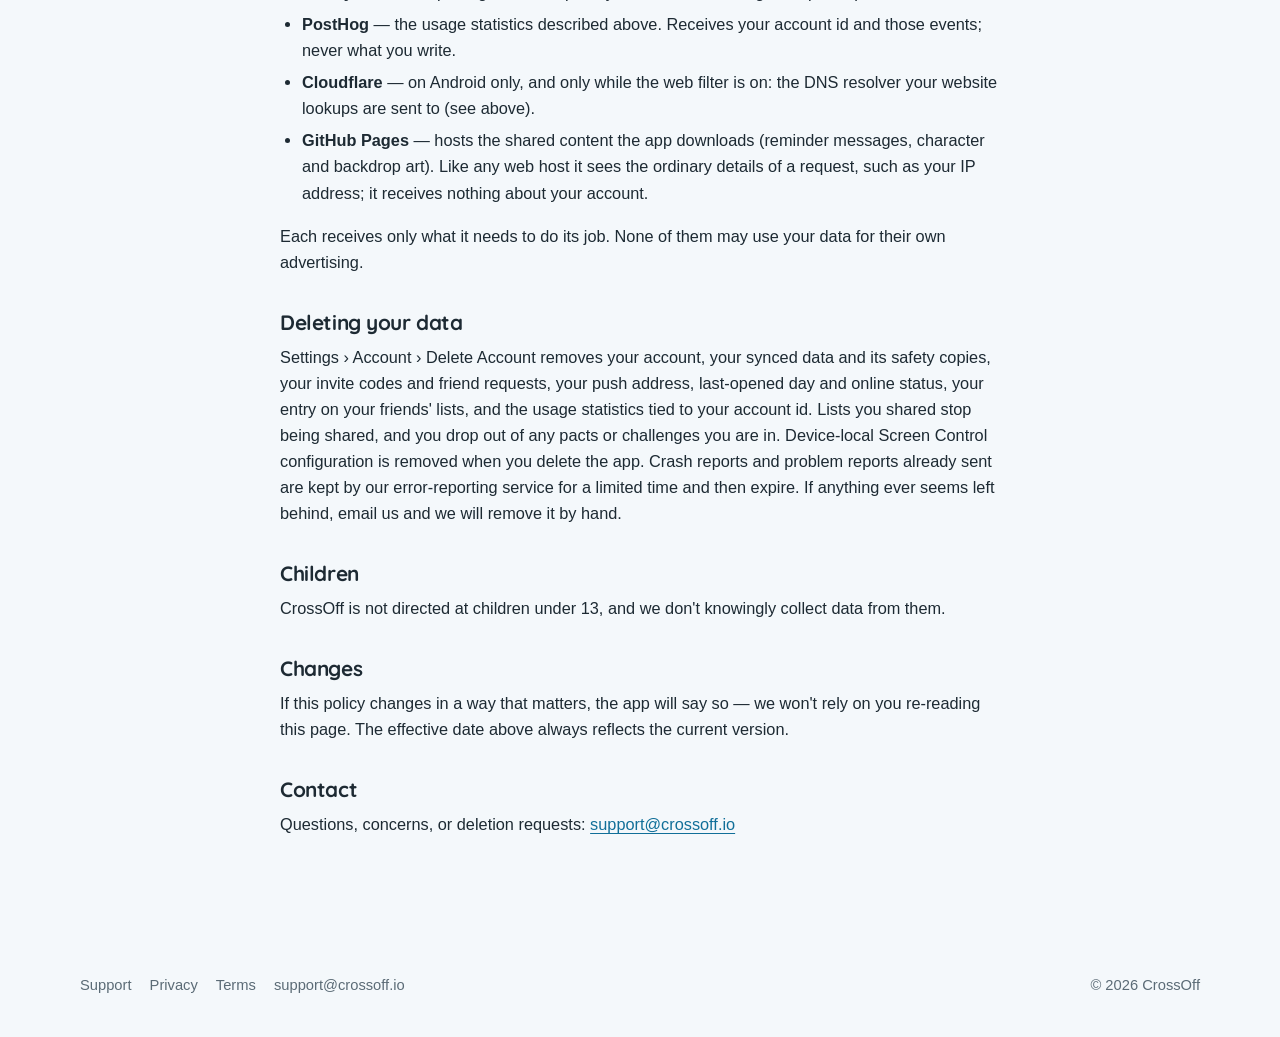
==== commit 9baa1959: "Privacy policy, effective 8 November 2026 Everything the app has done since August that the policy d" ====
--- a/privacy.html
+++ b/privacy.html
@@ -28,46 +28,97 @@
 <main id="main" class="article">
   <div class="wrap-narrow">
   <h1>CrossOff Privacy Policy</h1>
-  <p class="updated">Effective 15 August 2026</p>
-
-  <p>CrossOff is a personal productivity app that helps you block
-  distracting apps, finish what you planned, and stay accountable with
-  people you trust. This policy explains what data CrossOff handles,
-  what it deliberately cannot see, and who else is involved. It is
-  written to be read, not skimmed past.</p>
+  <p class="updated">Effective 8 November 2026</p>
+
+  <p>CrossOff is a personal productivity app for iPhone and Android that
+  helps you block distracting apps, finish what you planned, and stay
+  accountable with people you trust. This policy explains what data
+  CrossOff handles, what it deliberately cannot see, what the people you
+  link with can see, and who else is involved. It is written to be read,
+  not skimmed past.</p>
 
   <div class="card">
     <p><strong>The short version:</strong> your tasks and progress sync
     to your own account; which apps you block and how long you use them
-    never leaves your iPhone — Apple's design means we cannot see it
-    even if we wanted to; your accountability buddies see only what you
-    explicitly share; we show no ads and sell nothing to anyone.</p>
+    never leave your phone — on iPhone, Apple's design means we cannot
+    see it even if we wanted to, and on Android it stays in the app's own
+    on-device storage; the friends you link with see what you choose to
+    share plus a few accountability signals this page lists; we show no
+    ads and sell nothing to anyone.</p>
   </div>
 
   <h2>What we collect</h2>
   <ul>
-    <li><strong>Account:</strong> when you sign in with Apple or
-    Google, we receive your name, email address, and a user ID. Sign
-    in with Apple lets you hide your email.</li>
+    <li><strong>Account:</strong> when you sign in with Apple, Google,
+    or an email address and password, we receive your name (where the
+    sign-in provides one), your email address, and a user ID. Sign in
+    with Apple lets you hide your email. To confirm an email address we
+    send a one-time code through SendGrid, an email delivery service,
+    which receives your address for that purpose only; while the code is
+    valid we store only a hashed form of it. Passwords are handled by
+    Firebase Authentication and are never visible to us. If you keep
+    "Keep me posted" switched on when you set up CrossOff, we keep your
+    email address on a list to send you occasional CrossOff news and
+    tips — a few a year. Turn it off at any time in Settings › Account,
+    or with the unsubscribe link in any such email; we delete the entry
+    when you delete your account.</li>
     <li><strong>Things you create:</strong> tasks, lists, actions,
-    schedules, notes to buddies, XP and completion history, and your
-    settings. These sync to your account so your devices stay in step,
-    and a daily safety copy is kept so your data can survive a lost
-    phone.</li>
-    <li><strong>Buddy connections:</strong> who you've linked with,
-    invite codes, your @username if you claim one, an email-to-account
-    lookup entry so friends can find you, approval requests you send or
-    answer, and a push-notification address for your device.</li>
-    <li><strong>Subscription status:</strong> whether your CrossOff Pro subscription is active, via Apple and RevenueCat (below).
+    schedules, the steps inside a task, XP and completion history, the
+    coins you earn and what you unlock in the Store, and your settings
+    (your theme and character, reminders, sharing switches). These sync
+    to your account so your devices stay in step. A daily safety copy is
+    kept, and you can make one yourself or restore one from
+    Settings.</li>
+    <li><strong>When you crossed things off:</strong> your completion
+    history includes the time of each completion. The app uses those
+    times on your phone to time reminders around when you usually do
+    things — for example, when you have skipped a day, a nudge shortly
+    after your usual time if the task is still open. This is worked out
+    on your device each time and is not stored or sent anywhere; you can
+    turn these reminders off in Settings › Notifications.</li>
+    <li><strong>Friend connections:</strong> who you have linked with
+    and anyone you have blocked, friend requests, invite codes, your
+    @username, an email-to-account lookup entry so friends can find you,
+    the approval requests you send or answer, the pacts and challenges
+    you are in, a push-notification address for your device together
+    with your switches for friends' notifications, the day your app
+    was last opened (a single date, never a time of day) and, while
+    "Show when I'm online" is on, when you were last in the app.</li>
+    <li><strong>Subscription status:</strong> whether your CrossOff
+    Standard subscription is active, via Apple and RevenueCat (below).
     We never see your payment details — Apple keeps those.</li>
-    <li><strong>Diagnostics:</strong> crash reports (via Sentry) and a
-    small number of in-app events (for example, that a paywall was
-    viewed) so we can fix problems and understand what's working.
-    These are tied to your user ID, not sold or shared for
-    advertising.</li>
+    <li><strong>Diagnostics:</strong> when CrossOff crashes or hits an
+    error it cannot recover from, a report goes to Sentry, our
+    error-reporting service, with the technical details of the failure,
+    your account's internal ID, the app version you were running, and
+    basic facts about your phone (model, system version, text size,
+    language). We also record a small number of in-app events (for
+    example, that the paywall was viewed, or that setup was completed)
+    so we can understand what is working (see Usage statistics below).
+    Reports never include your
+    tasks, lists, limits, websites or friends, and none of this is sold
+    or used for advertising.</li>
+    <li><strong>Reports you send us:</strong> if you choose to send a
+    report from Settings › Report a problem, what you write is emailed
+    to our support inbox, with the email address on your account as the
+    reply address so we can answer you, together with technical details
+    about the app on your phone: your account's ID, when it was made and
+    how you sign in, a short code for this phone, the version, your
+    phone's system version, language and time zone, whether your data
+    has synced, your subscription status, how many reminders are set,
+    your Screen Control settings as on/off switches and counts, and how
+    many tasks, lists and friends you have. A copy goes to Sentry (below)
+    so it sits beside any crash from the same account. It never includes
+    what your tasks or lists say, the names you give your limits,
+    websites, which apps you use, or who your friends are. The screen
+    shows the full list before you send. To help us fix problems, the
+    app also keeps a short on-device log of its own recent actions (for
+    example, "a sync finished"), which travels with a report or a crash
+    report and is deleted when you sign out.</li>
   </ul>
 
   <h2>What we deliberately cannot see</h2>
+  <h3>On iPhone</h3>
   <p>CrossOff's blocking is built on Apple's Screen Time technology
   (Family Controls). Apple designed it so that:</p>
   <ul>
@@ -78,51 +129,175 @@
     iPhone.</li>
     <li><strong>Your app usage stays on your device.</strong> Time
     measurements run inside Apple's sealed system extensions on the
-    phone itself. CrossOff's servers receive none of it.</li>
+    phone itself. CrossOff's servers receive none of it. The Screen Time
+    report inside the app is drawn by iOS in a sealed view the app
+    cannot read.</li>
+  </ul>
+  <h3>On Android</h3>
+  <ul>
+    <li><strong>Blocking runs inside the app on your phone.</strong> It
+    uses Android's Usage access and "display over other apps"
+    permissions to notice when a blocked app opens and to count the
+    minutes you spend in the apps you chose to limit. Which apps you
+    chose, today's minutes, and any unlock grants are stored on the
+    phone only and are never sent to us.</li>
+    <li><strong>The web filter is an on-device DNS filter.</strong>
+    While it is on, your phone's website lookups go to Cloudflare's
+    public resolver (1.1.1.1, or 1.1.1.3 for the family filter) over an
+    encrypted connection instead of your network's own, so adult sites
+    and the sites you listed can be blocked. CrossOff does not log,
+    store or transmit those lookups, and no other traffic passes
+    through it. The filter's settings and your blocked list stay on the
+    phone.</li>
+  </ul>
+  <h3>On both</h3>
+  <ul>
     <li><strong>Vault labels are local.</strong> If you name a Vault
-    entry, that name stays on your device only. When you ask a buddy to
-    open your Vault, they are told you want to open "your Vault" —
-    never what's inside it.</li>
-  </ul>
-
-  <h2>What your buddies can see</h2>
-  <p>Accountability works by sharing — but only what you switch on,
-  and you can see exactly what that is in the app:</p>
-  <ul>
-    <li>Sections or lists you explicitly share from the Sharing screen.</li>
-    <li>Your Productivity Tracker at the level you choose (off, totals
-    only, or full).</li>
-    <li>Requests you send them (for unlock time, settings changes, or
-    opening your Vault) — with minutes asked, never app names or Vault
-    contents.</li>
+    entry, that name stays on your device only. When you ask a friend to
+    open your Vault, they are told you want to open "your Vault" — never
+    what is inside it.</li>
+    <li><strong>Your web filter is nobody else's business.</strong> The
+    18+ content filter, the websites you block, and whether the filter
+    is on, off, in your Vault or paused are never shared with friends
+    and are not synced to your account. The only time any of it reaches
+    us is as on/off switches and counts inside a problem report you
+    choose to send — never the websites. A friend you ask to open the
+    Vault is told it is "a protected setting", never what it is.</li>
+    <li><strong>Focus Mode, relax days and limit names</strong> stay on
+    your device. A friend asked to approve ending Focus Mode early is
+    told that, and nothing about what you were focusing on.</li>
+  </ul>
+
+  <h2>What your friends can see</h2>
+  <p>Accountability works by sharing — but only what you switch on, plus
+  the signals listed here, and you can see exactly what that is in the
+  app:</p>
+  <ul>
+    <li>Your display name, @username, level, and the character and
+    backdrop you wear — not your email address. (Friends' lists made
+    before November 2026 carried it; the app removes it the next time
+    either phone opens.)</li>
+    <li>Lists you explicitly share, and the sections of your list you
+    share from a friend's Sharing screen. A friend you let edit a shared
+    list can change it.</li>
+    <li><strong>The Friends board:</strong> if you join it, friends on it
+    see how many things you crossed off each day this week, your level
+    and XP. <em>What</em> you crossed off stays behind a curtain you open
+    one friend at a time — and they see it only if they have opened
+    theirs for you. You can hide a single completion from friends from
+    your History.</li>
+    <li>Requests you send them — for unlock time, a settings change,
+    opening your Vault, or ending Focus Mode early — with the minutes
+    asked, never app names or Vault contents. If you have chosen a friend
+    as a Vault approver, they can see which day you last opened CrossOff
+    ("hasn't opened the app in 3 days"), and you can see the same about
+    them.</li>
     <li>Whether a PIN they hold for you was used — an honesty signal,
     part of the deal.</li>
+    <li>Whether you're using the app right now, or roughly when you
+    last did ("Last online 3 hours ago"). Only the people on your
+    friends list can see this, and you can turn it off on the My
+    Friends page (Show when I'm online) — when it's off, nothing is
+    shared.</li>
+    <li>The progress you share with a friend includes which time zone
+    your phone is in, so their app knows when your week ends and can
+    pay the Monday coins on time. It's a time zone, not a location —
+    and only the friends you share progress with can see it.</li>
+    <li><strong>If you switch off CrossOff's blocking from your phone's
+    settings</strong> while blocking is on — Screen Time access on
+    iPhone, Usage access or the overlay permission on Android — linked
+    friends get one notification saying so, and one when it is back.
+    Nothing else about your Screen Control reaches them.</li>
     <li>If your subscription lapses and your blocking turns off, linked
-    buddies get one notification saying so. Accountability you can
+    friends get one notification saying so. Accountability you can
     switch off silently isn't accountability.</li>
-  </ul>
+    <li><strong>Pacts and challenges:</strong> the people in a pact or
+    challenge with you see your name and which days you did its actions,
+    for as long as it lasts. In a group pact, members you have not added
+    as friends see only that the pact has one more member — unless the
+    person who proposed it chose an open room, which every invitee is
+    told before joining; then everyone in it sees everyone's name, days
+    and character.</li>
+    <li>Your notification switches for friends' activity (nudges and
+    challenges, shared lists) are shared with your friends' phones so
+    they can respect them — a friend's app skips a push you turned off.
+    Nothing else about your settings is shared this way.</li>
+    <li>Pushes between friends are sent through our servers, which check
+    that the two of you are connected before forwarding the push to the
+    notification service. We keep, for one hour, when you sent pushes
+    and to whom — never the words — to limit how many a person can
+    send.</li>
+  </ul>
+
+  <h3>Finding friends</h3>
+  <p>Friends link by invite code, QR code, @username or email. A
+  request by username or email has to be accepted by the other person;
+  declining is quiet, and blocking someone is never disclosed to them.
+  CrossOff can also suggest people who are friends with at least two of
+  your friends: a suggestion shows their name, username and character,
+  and which of your friends they share — nothing else. You can turn off
+  appearing in other people's suggestions in Friends › My Friends.</p>
+
+  <h2>Usage statistics</h2>
+  <p>To see which parts of CrossOff are used and how long they take,
+  the app sends usage events to PostHog (PostHog Inc., EU Cloud — the
+  data is held in the EU), a service provider processing on our
+  behalf: the screen opened and the seconds spent on it, which of a
+  fixed set of buttons and actions were used, the answer to the
+  notification and Screen Time permission prompts, and the subscription
+  plan. Each event is tied to your account id and carries the app
+  version, update, operating system and device type. Never what you
+  write — no action, habit, list, friend or Vault names, no email, no
+  notes. Your IP address reaches PostHog with each request and is
+  discarded, not stored. Turn it off any time in Settings › Account ›
+  Share usage statistics; it stops from that phone at once. Usage
+  events are kept for 12 months.</p>
 
   <h2>Services we rely on</h2>
   <ul>
-    <li><strong>Apple</strong> — sign-in, payments, subscriptions, and
-    the Screen Time system itself.</li>
-    <li><strong>Google Firebase</strong> — authentication and the
-    database where your synced data lives.</li>
+    <li><strong>Apple</strong> — sign-in, payments and subscriptions on
+    iPhone, and the Screen Time system itself.</li>
+    <li><strong>Google</strong> — sign in with Google.</li>
+    <li><strong>Google Firebase</strong> — authentication, the database
+    where your synced data lives, and the small server functions that
+    send and check email sign-in codes.</li>
+    <li><strong>SendGrid</strong> — delivers the one-time code when you
+    confirm an email address, and the reports you send from Settings ›
+    Report a problem. Receives your email address, and a report's
+    contents, for those purposes only.</li>
     <li><strong>RevenueCat</strong> — subscription receipt validation.
     Receives your user ID and purchase receipts; never your payment
     details.</li>
-    <li><strong>Expo</strong> — delivery of push notifications.</li>
-    <li><strong>Sentry</strong> — crash reporting.</li>
+    <li><strong>Expo</strong> — delivery of push notifications and of
+    app updates.</li>
+    <li><strong>Sentry</strong> — crash reporting and the reports you
+    send from Settings › Report a problem.</li>
+    <li><strong>PostHog</strong> — the usage statistics described
+    above. Receives your account id and those events; never what you
+    write.</li>
+    <li><strong>Cloudflare</strong> — on Android only, and only while the
+    web filter is on: the DNS resolver your website lookups are sent to
+    (see above).</li>
+    <li><strong>GitHub Pages</strong> — hosts the shared content the app
+    downloads (reminder messages, character and backdrop art). Like any
+    web host it sees the ordinary details of a request, such as your IP
+    address; it receives nothing about your account.</li>
   </ul>
   <p>Each receives only what it needs to do its job. None of them may
   use your data for their own advertising.</p>
 
   <h2>Deleting your data</h2>
-  <p>Settings → Account → Delete Account removes your account and your
-  synced data. Data you shared with buddies (like a standing note)
-  disappears with it. Device-local Screen Time configuration is removed
-  when you delete the app. If anything ever seems left behind, email us
-  and we'll remove it by hand.</p>
+  <p>Settings › Account › Delete Account removes your account, your
+  synced data and its safety copies, your invite codes and friend
+  requests, your push address, last-opened day and online status,
+  your entry on your friends' lists, and the usage statistics tied to
+  your account id. Lists you shared stop being shared, and you drop
+  out of any pacts or challenges you are in. Device-local Screen Control
+  configuration
+  is removed when you delete the app. Crash reports and problem reports
+  already sent are kept by our error-reporting service for a limited
+  time and then expire. If anything ever seems left behind, email us and
+  we will remove it by hand.</p>
 
   <h2>Children</h2>
   <p>CrossOff is not directed at children under 13, and we don't
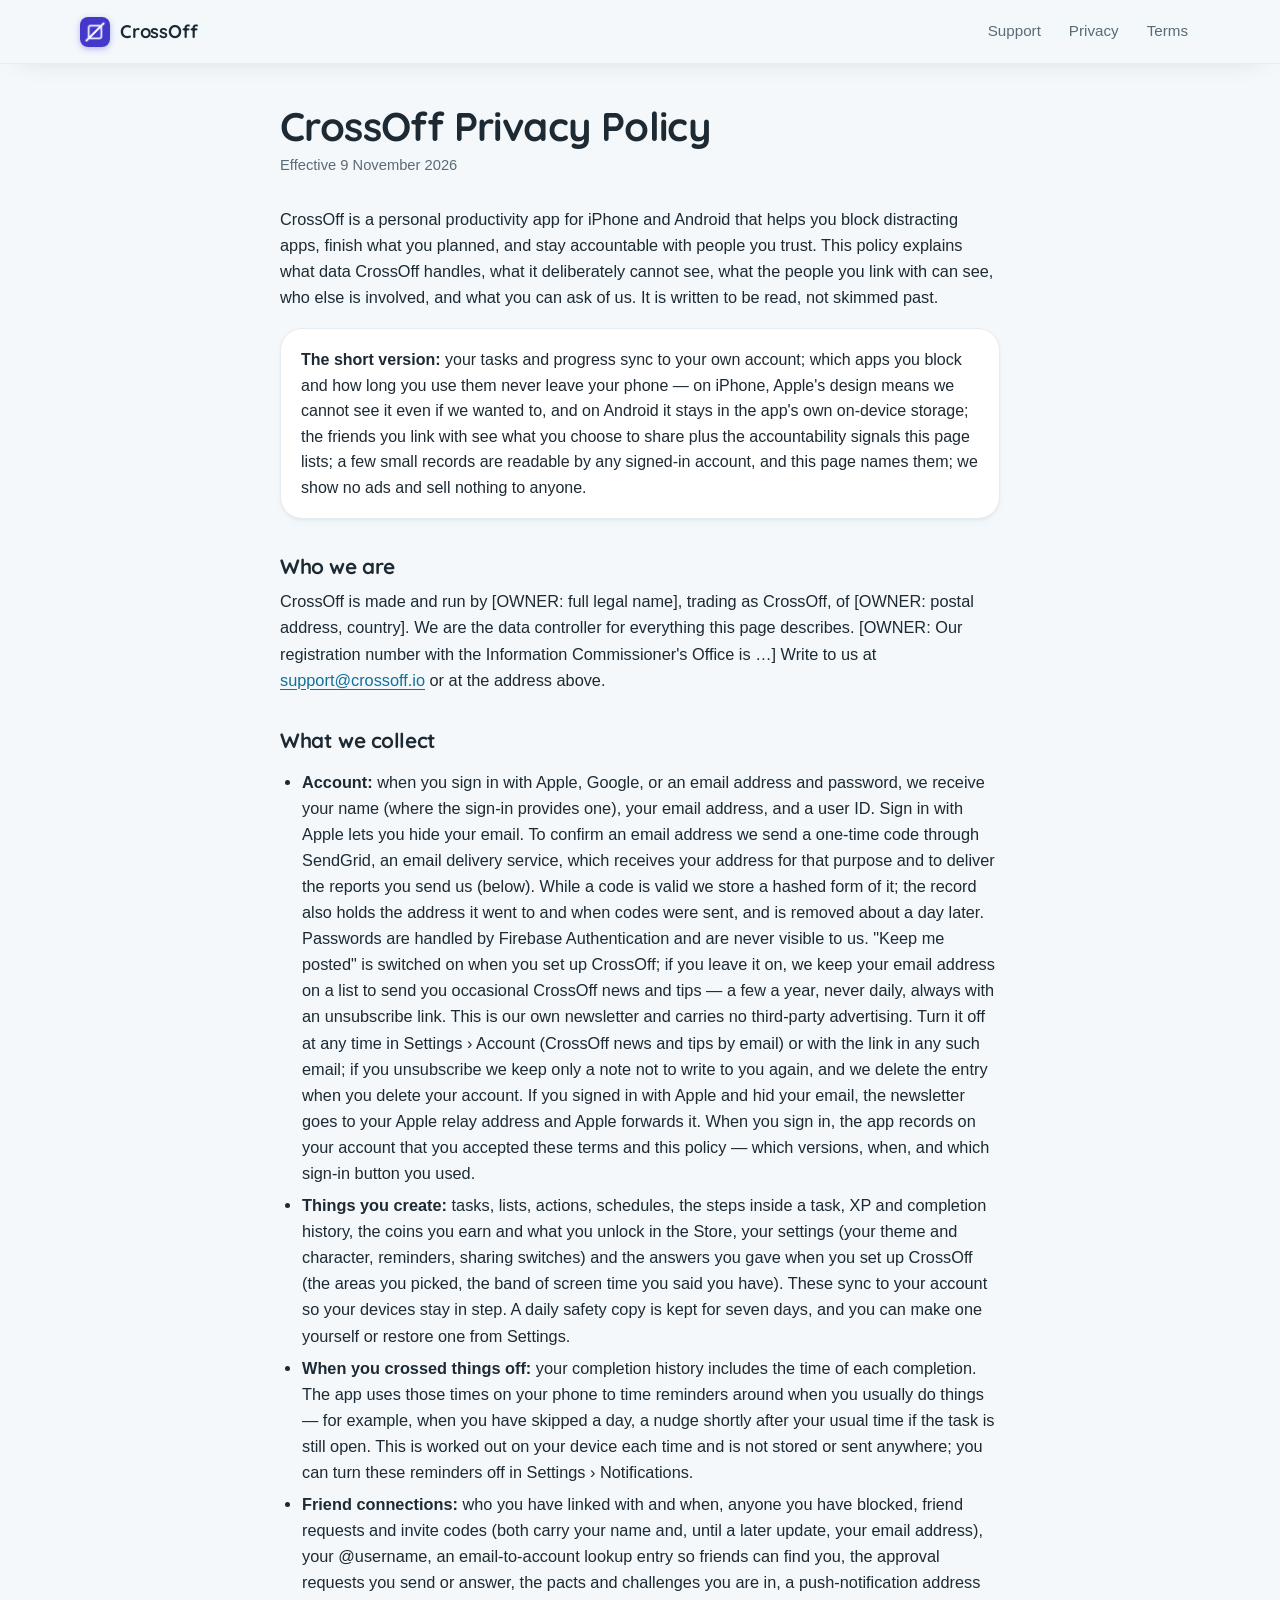
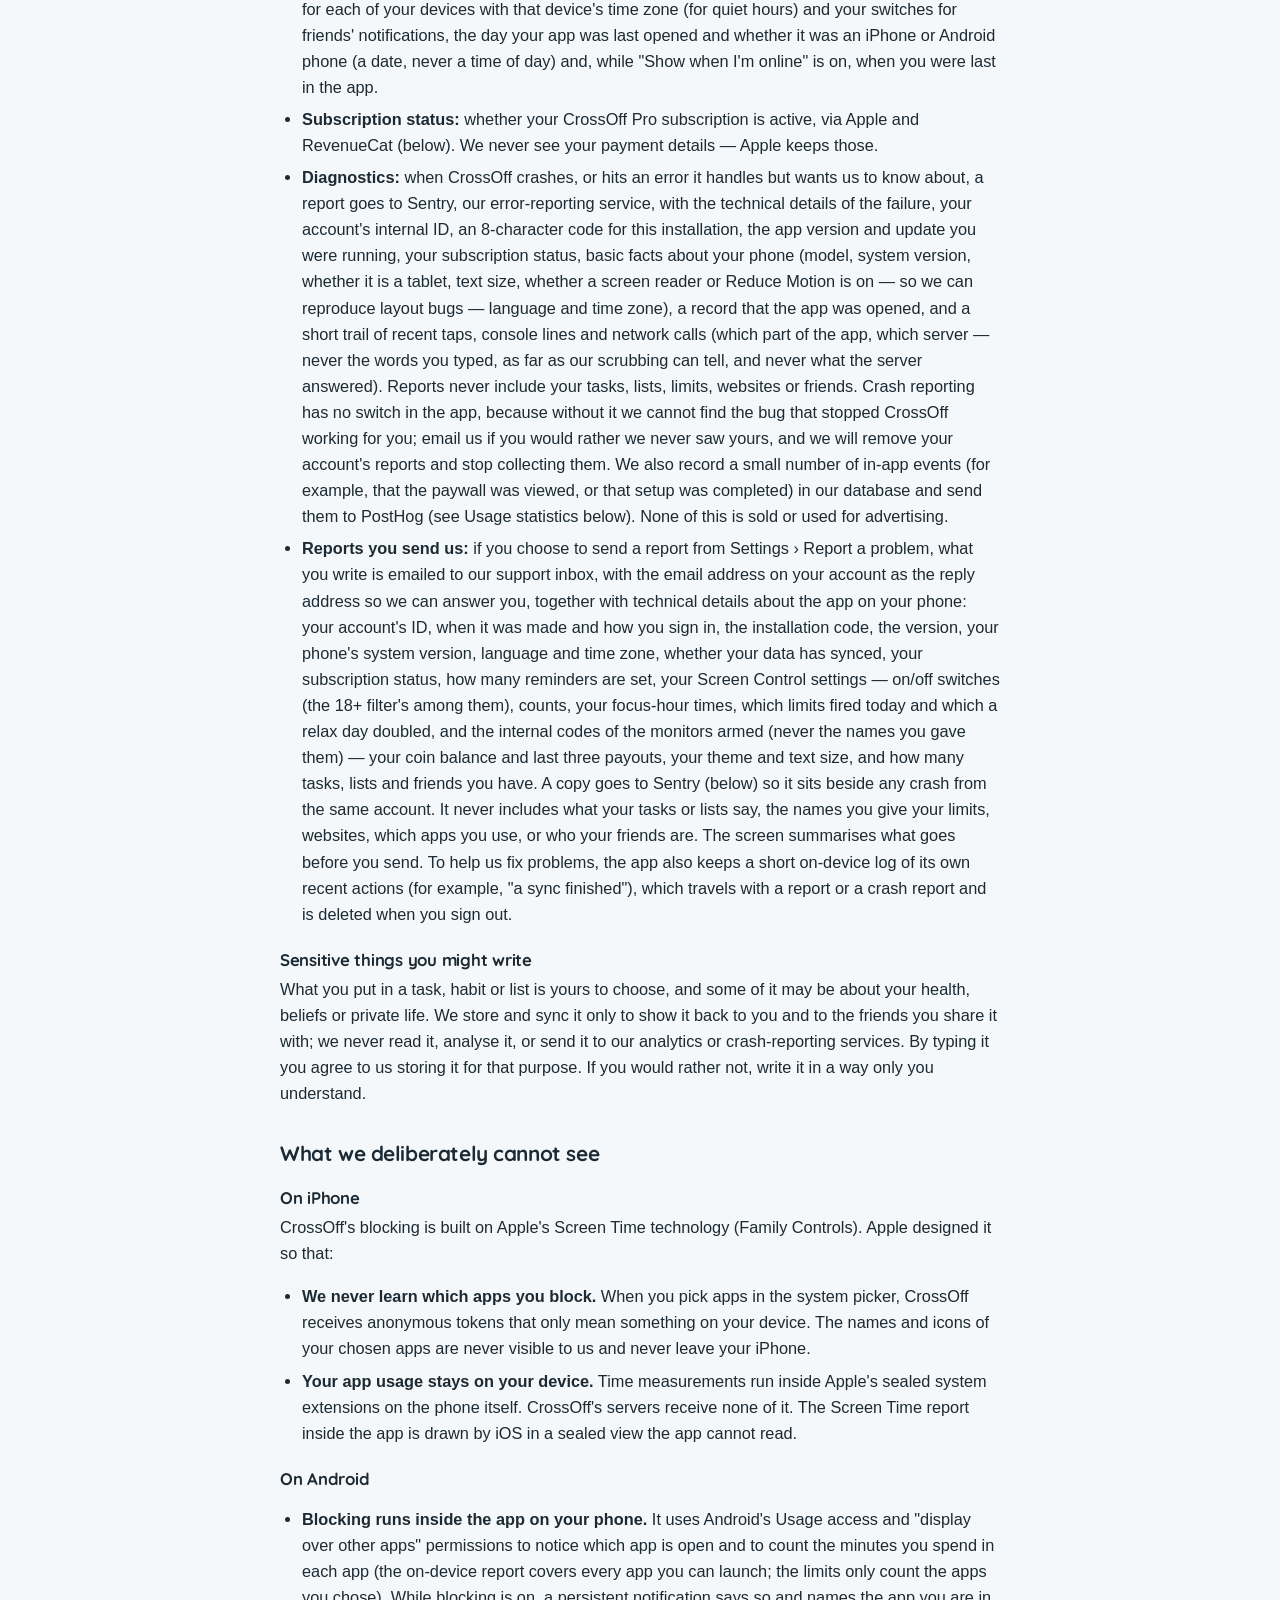
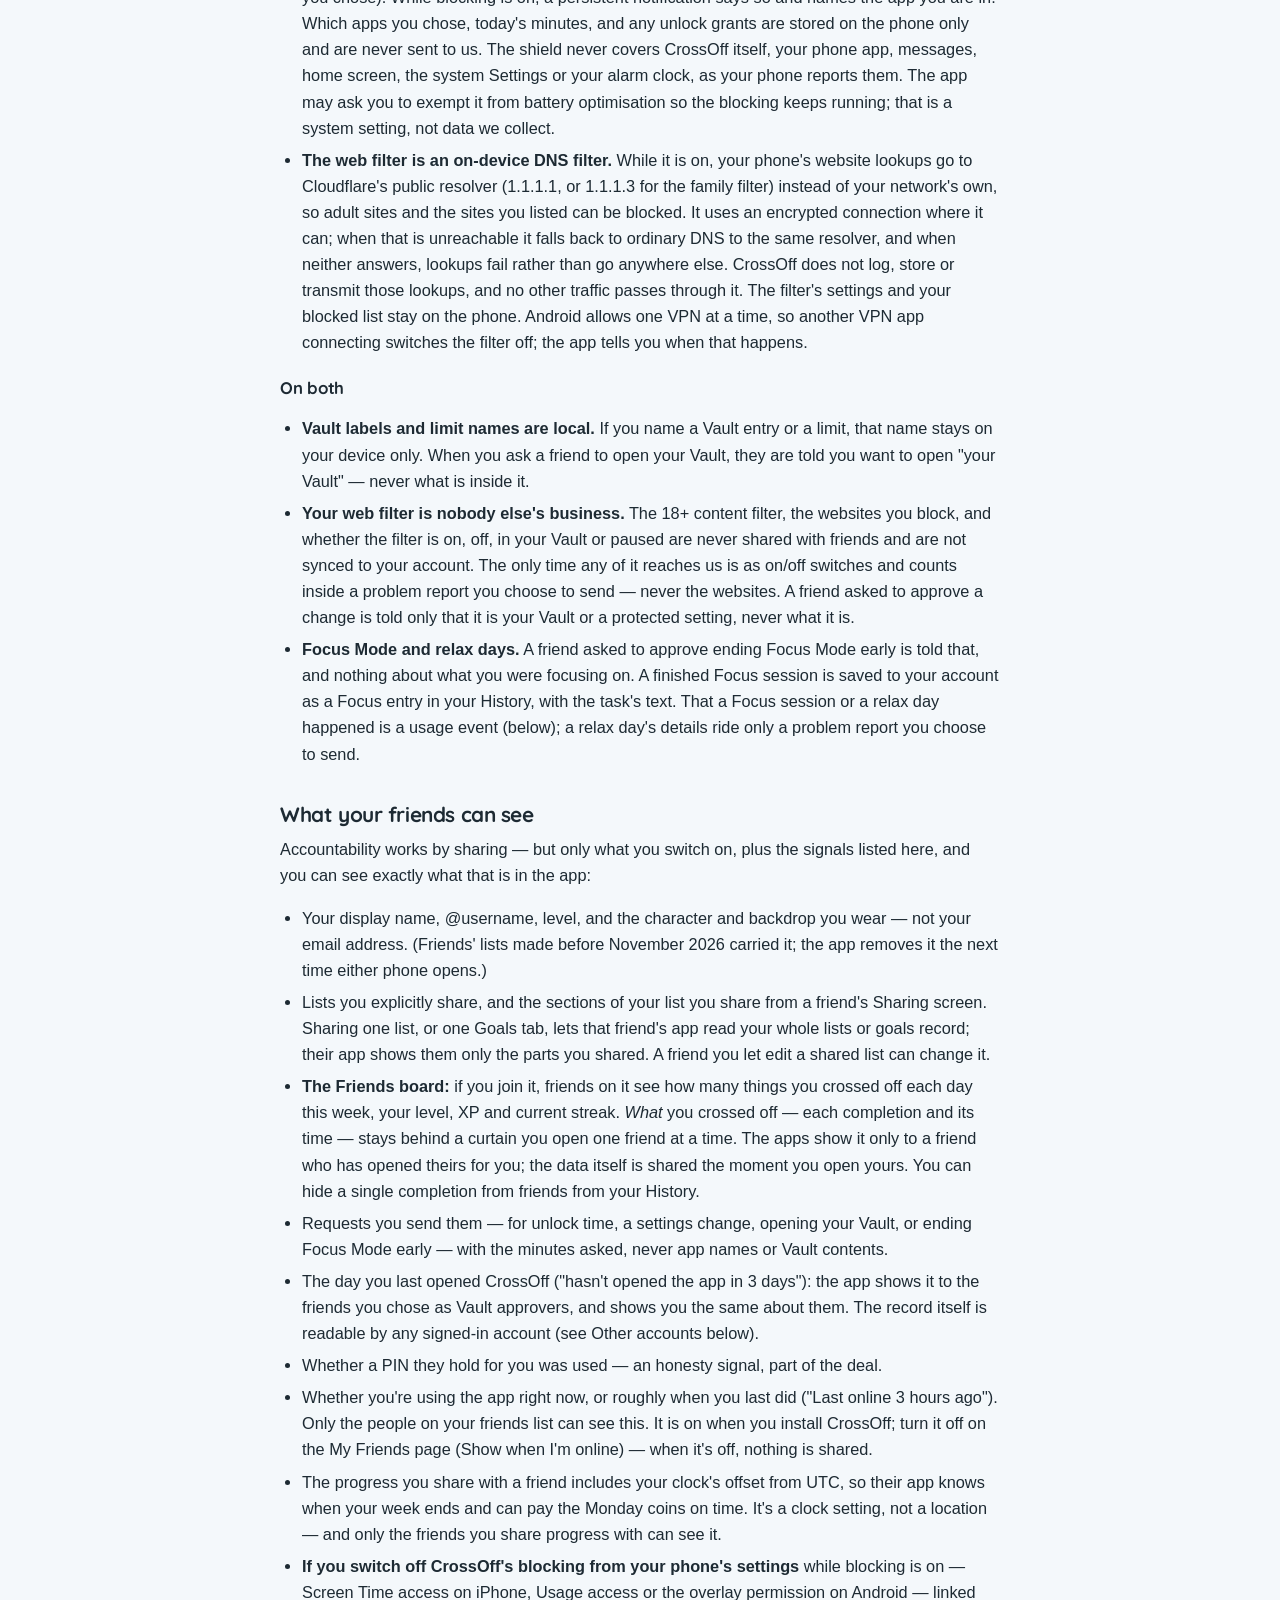
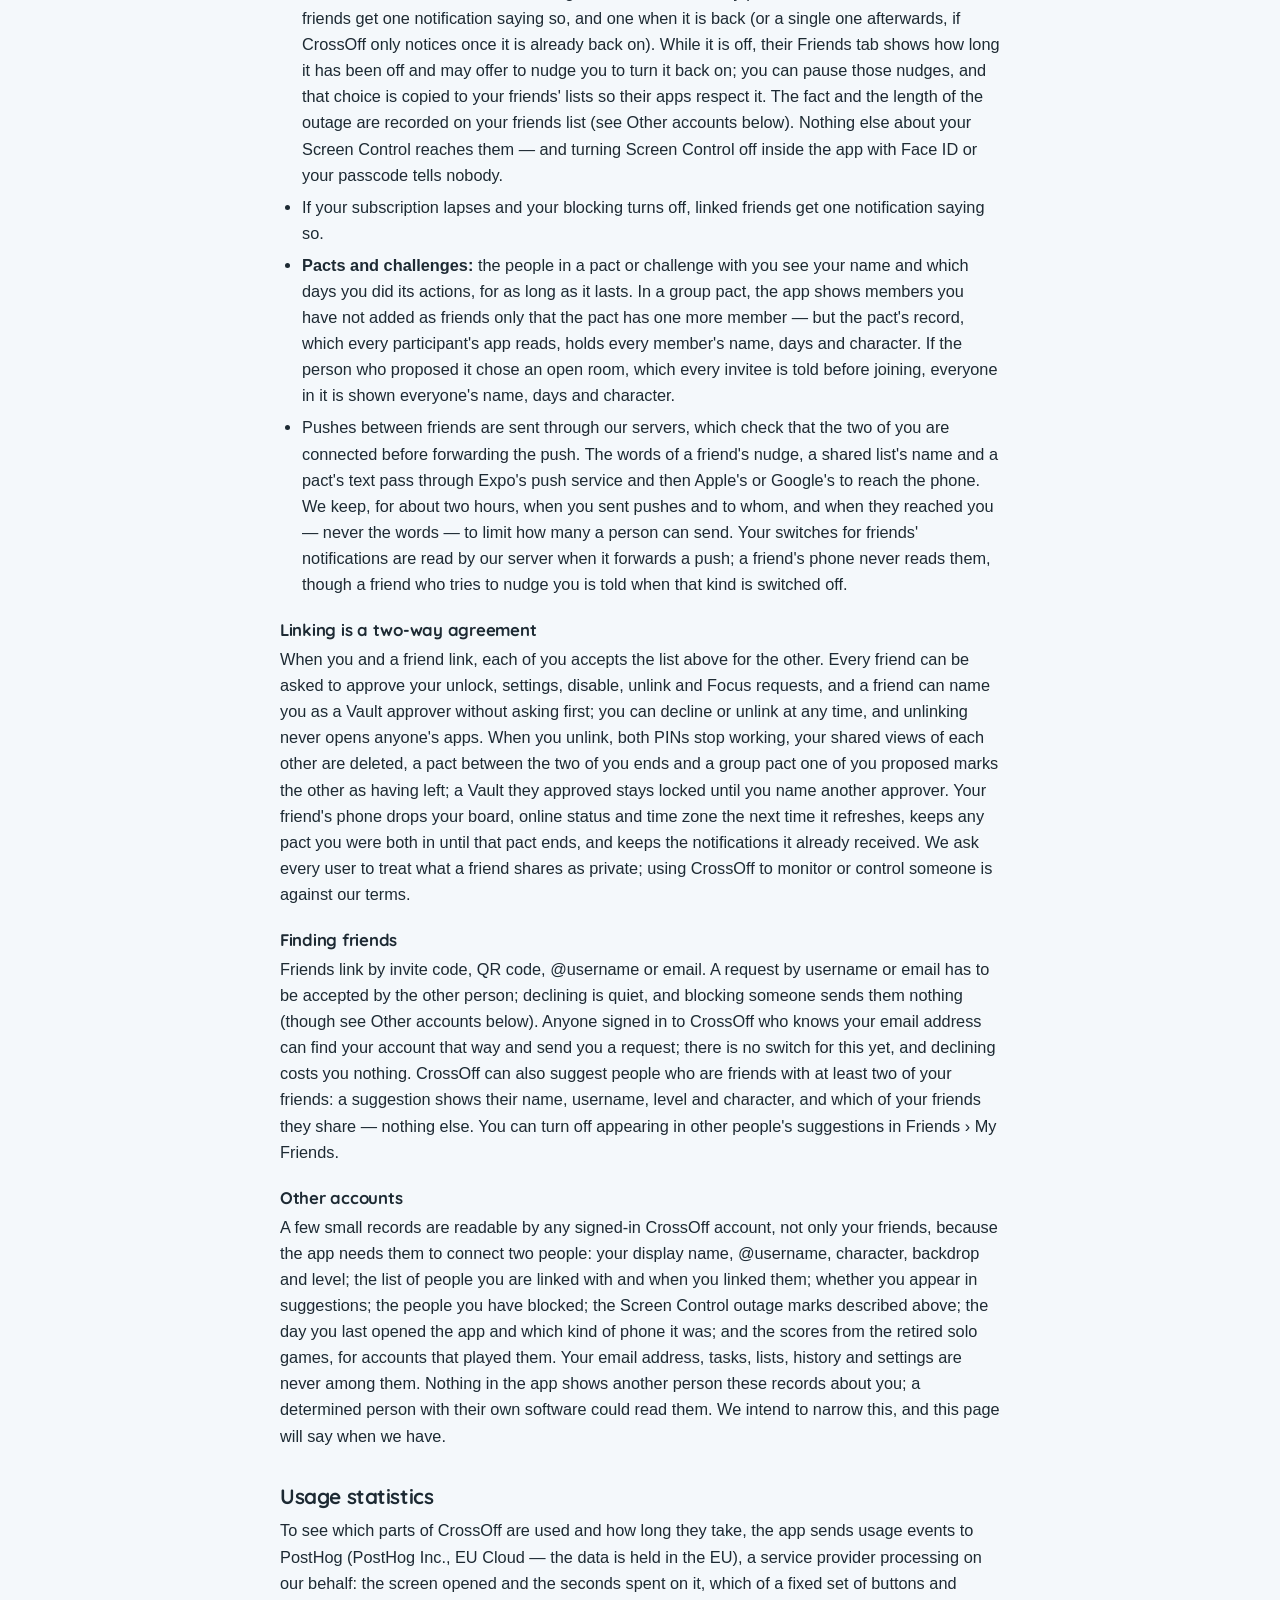
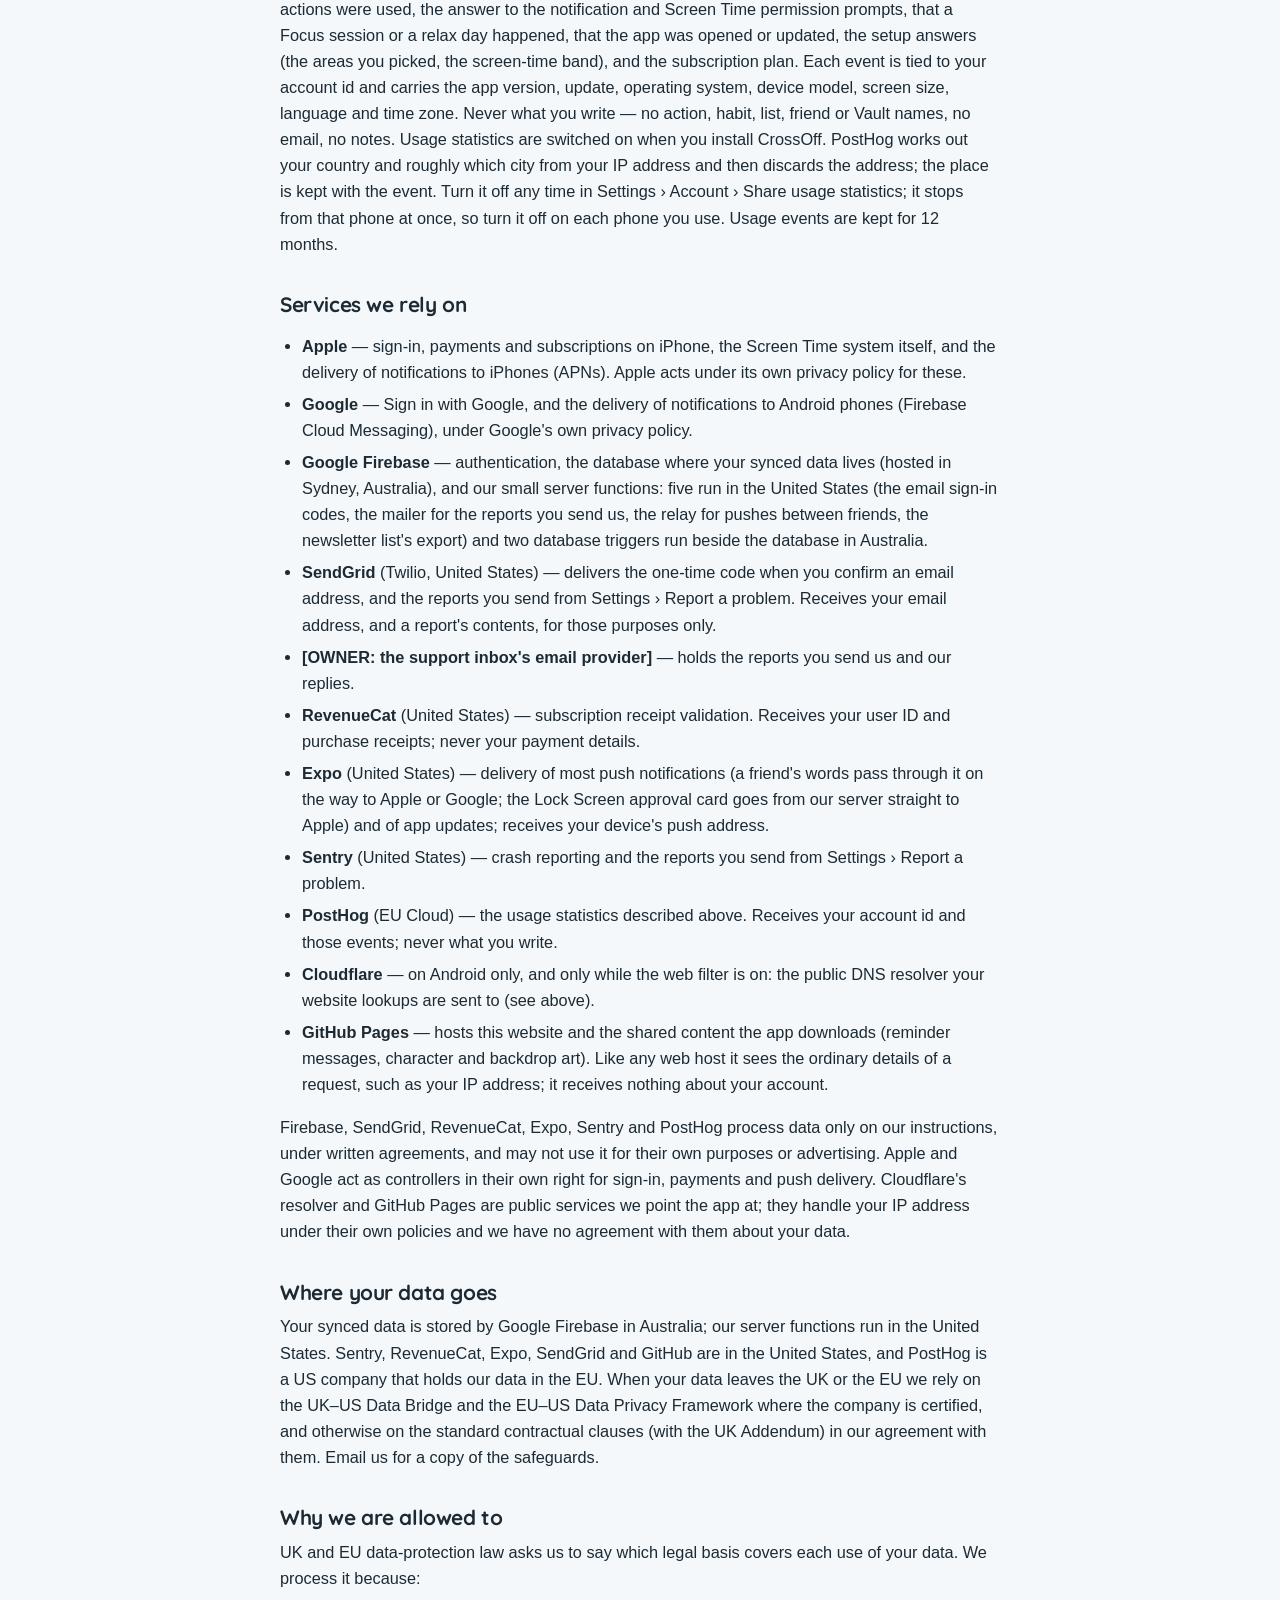
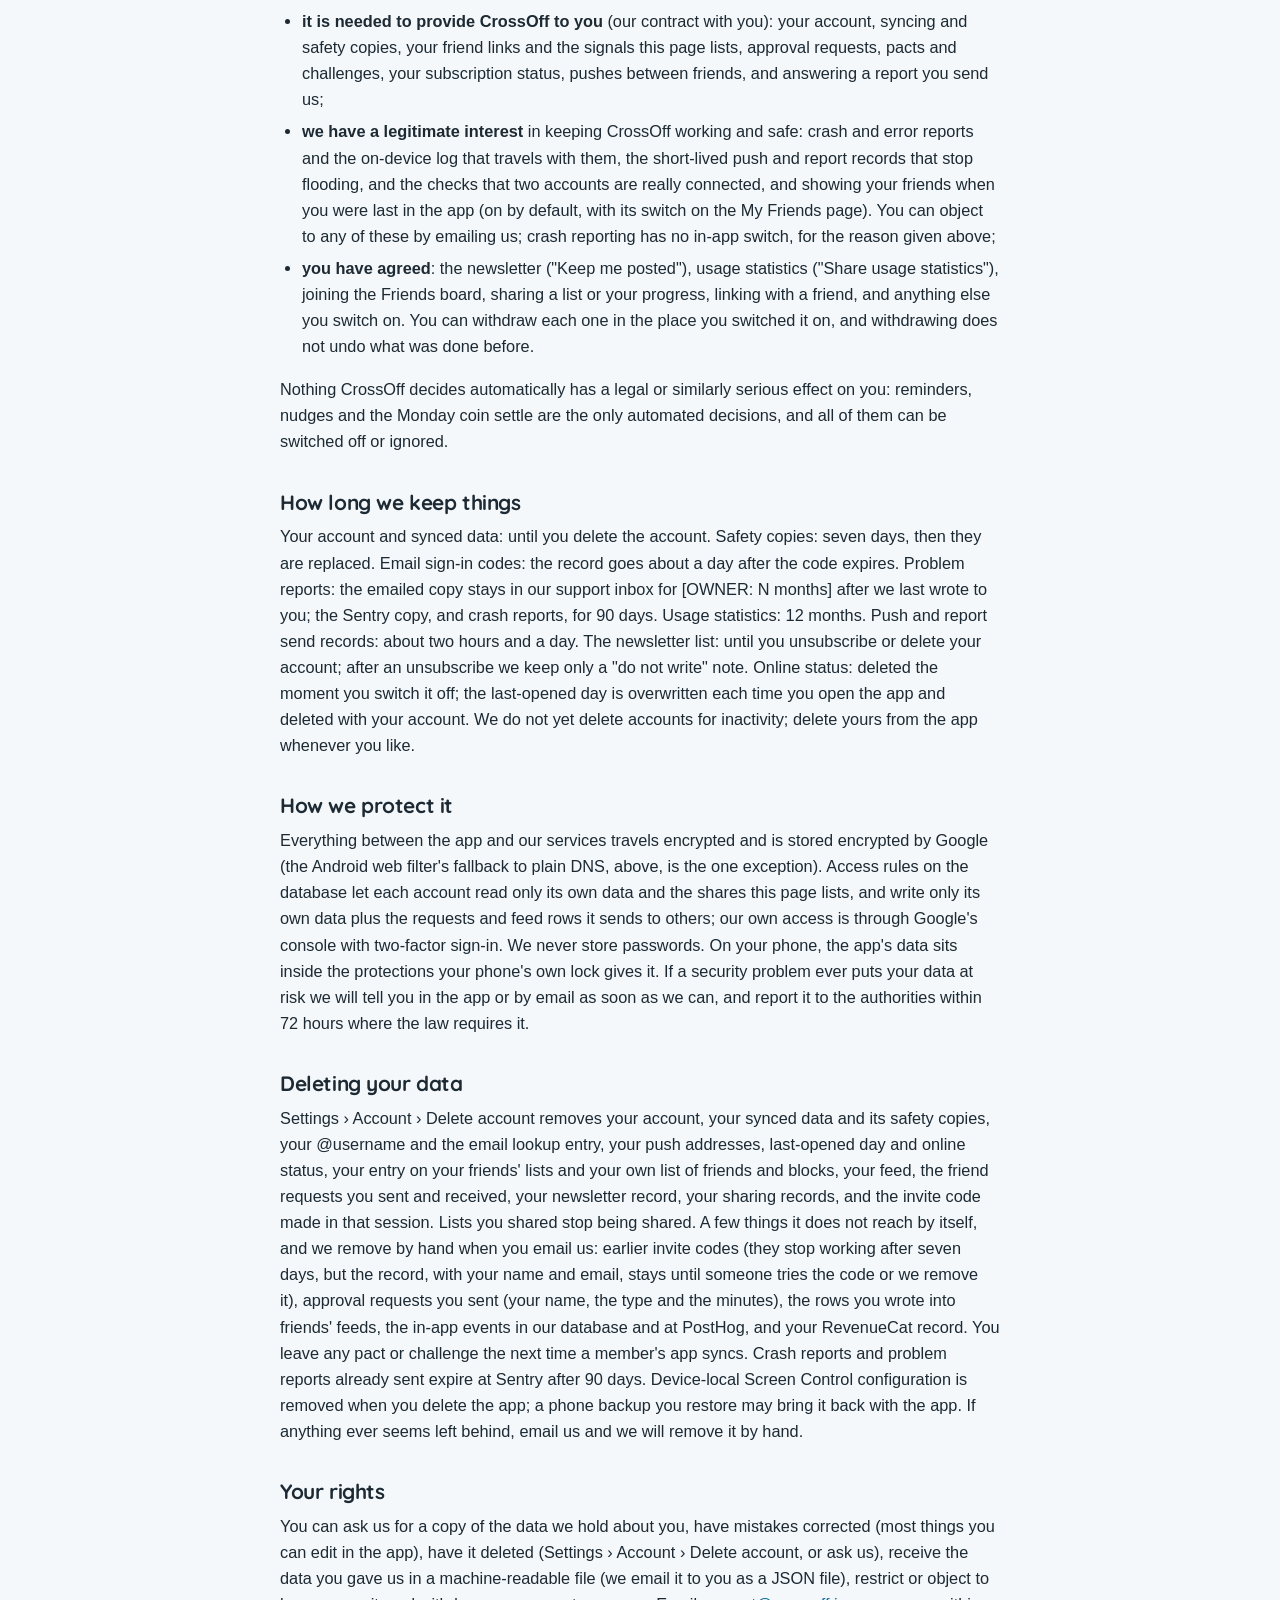
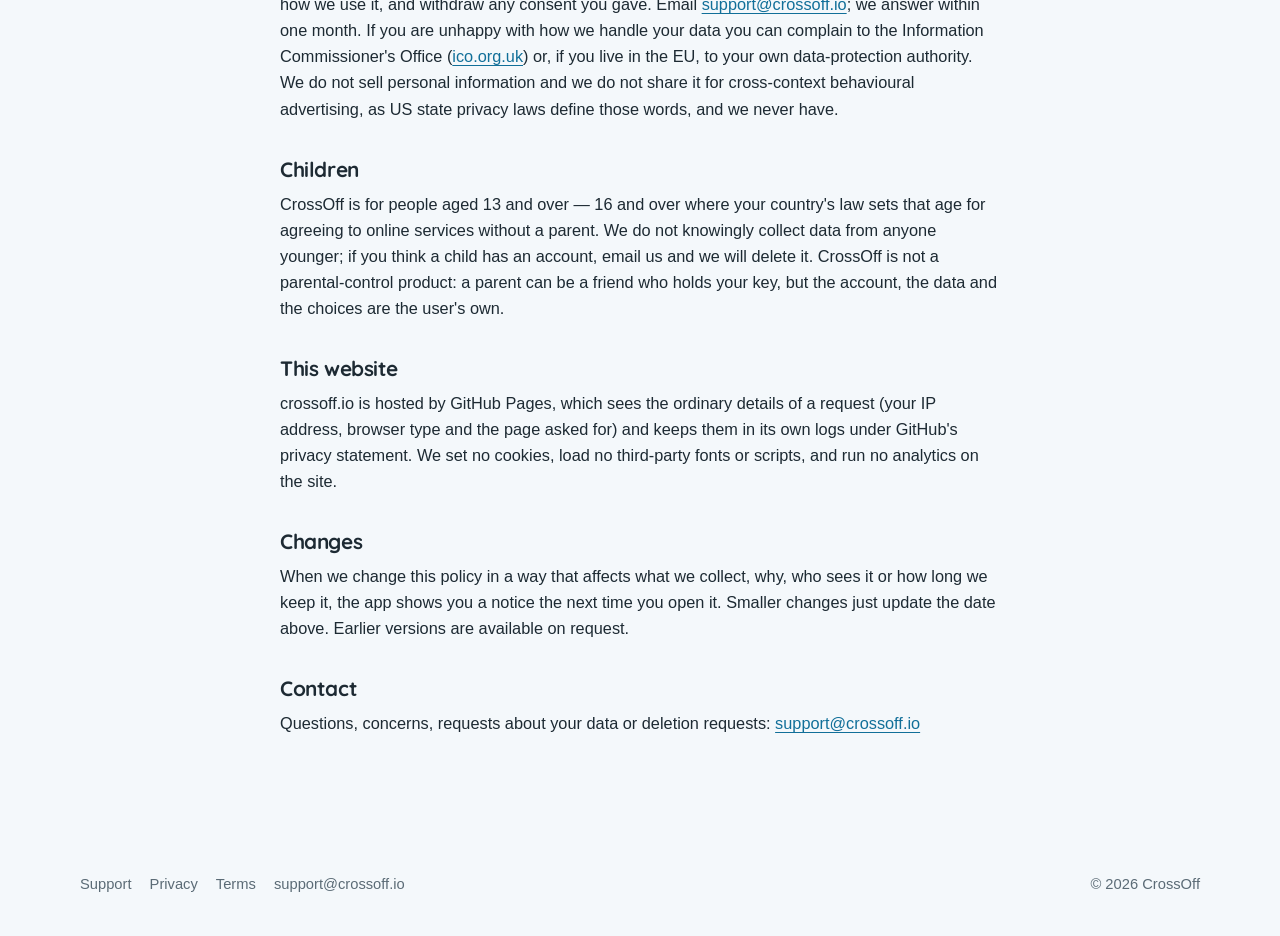
==== commit 1969ded1: "Privacy policy and terms of use, effective 9 November 2026 — HELD for the owner's facts The app's pr" ====
--- a/privacy.html
+++ b/privacy.html
@@ -4,7 +4,7 @@
 <meta charset="utf-8">
 <meta name="viewport" content="width=device-width, initial-scale=1, viewport-fit=cover">
 <title>CrossOff — Privacy Policy</title>
-<meta name="description" content="How CrossOff handles your data, what it deliberately cannot see, and who else is involved.">
+<meta name="description" content="How CrossOff handles your data, what it deliberately cannot see, who else is involved, and your rights.">
 <link rel="canonical" href="https://crossoff.io/privacy.html">
 <meta name="theme-color" content="#f4f8fb" media="(prefers-color-scheme: light)">
 <meta name="theme-color" content="#10181e" media="(prefers-color-scheme: dark)">
@@ -28,14 +28,14 @@
 <main id="main" class="article">
   <div class="wrap-narrow">
   <h1>CrossOff Privacy Policy</h1>
-  <p class="updated">Effective 8 November 2026</p>
+  <p class="updated">Effective 9 November 2026</p>
 
   <p>CrossOff is a personal productivity app for iPhone and Android that
   helps you block distracting apps, finish what you planned, and stay
   accountable with people you trust. This policy explains what data
   CrossOff handles, what it deliberately cannot see, what the people you
-  link with can see, and who else is involved. It is written to be read,
-  not skimmed past.</p>
+  link with can see, who else is involved, and what you can ask of us.
+  It is written to be read, not skimmed past.</p>
 
   <div class="card">
     <p><strong>The short version:</strong> your tasks and progress sync
@@ -43,9 +43,18 @@
     never leave your phone — on iPhone, Apple's design means we cannot
     see it even if we wanted to, and on Android it stays in the app's own
     on-device storage; the friends you link with see what you choose to
-    share plus a few accountability signals this page lists; we show no
-    ads and sell nothing to anyone.</p>
+    share plus the accountability signals this page lists; a few small
+    records are readable by any signed-in account, and this page names
+    them; we show no ads and sell nothing to anyone.</p>
   </div>
+
+  <h2>Who we are</h2>
+  <p>CrossOff is made and run by [OWNER: full legal name], trading as
+  CrossOff, of [OWNER: postal address, country]. We are the data
+  controller for everything this page describes. [OWNER: Our
+  registration number with the Information Commissioner's Office is
+  …] Write to us at <a href="mailto:support@crossoff.io">support@crossoff.io</a>
+  or at the address above.</p>
 
   <h2>What we collect</h2>
   <ul>
@@ -54,20 +63,32 @@
     sign-in provides one), your email address, and a user ID. Sign in
     with Apple lets you hide your email. To confirm an email address we
     send a one-time code through SendGrid, an email delivery service,
-    which receives your address for that purpose only; while the code is
-    valid we store only a hashed form of it. Passwords are handled by
-    Firebase Authentication and are never visible to us. If you keep
-    "Keep me posted" switched on when you set up CrossOff, we keep your
-    email address on a list to send you occasional CrossOff news and
-    tips — a few a year. Turn it off at any time in Settings › Account,
-    or with the unsubscribe link in any such email; we delete the entry
-    when you delete your account.</li>
+    which receives your address for that purpose and to deliver the
+    reports you send us (below). While a code is valid we store a hashed
+    form of it; the record also holds the address it went to and when
+    codes were sent, and is removed about a day later. Passwords are
+    handled by Firebase Authentication and are never visible to us.
+    "Keep me posted" is switched on when you set up CrossOff; if you
+    leave it on, we keep your email address on a list to send you
+    occasional CrossOff news and tips — a few a year, never daily,
+    always with an unsubscribe link. This is our own newsletter and
+    carries no third-party advertising. Turn it off at any time in
+    Settings › Account (CrossOff news and tips by email) or with the
+    link in any such email; if you
+    unsubscribe we keep only a note not to write to you again, and we
+    delete the entry when you delete your account. If you signed in with
+    Apple and hid your email, the newsletter goes to your Apple relay
+    address and Apple forwards it. When you sign in, the app records on
+    your account that you accepted these terms and this policy — which
+    versions, when, and which sign-in button you used.</li>
     <li><strong>Things you create:</strong> tasks, lists, actions,
     schedules, the steps inside a task, XP and completion history, the
-    coins you earn and what you unlock in the Store, and your settings
-    (your theme and character, reminders, sharing switches). These sync
-    to your account so your devices stay in step. A daily safety copy is
-    kept, and you can make one yourself or restore one from
+    coins you earn and what you unlock in the Store, your settings (your
+    theme and character, reminders, sharing switches) and the answers
+    you gave when you set up CrossOff (the areas you picked, the band
+    of screen time you said you have). These sync to your account so
+    your devices stay in step. A daily safety copy is kept for seven
+    days, and you can make one yourself or restore one from
     Settings.</li>
     <li><strong>When you crossed things off:</strong> your completion
     history includes the time of each completion. The app uses those
@@ -77,45 +98,72 @@
     on your device each time and is not stored or sent anywhere; you can
     turn these reminders off in Settings › Notifications.</li>
     <li><strong>Friend connections:</strong> who you have linked with
-    and anyone you have blocked, friend requests, invite codes, your
-    @username, an email-to-account lookup entry so friends can find you,
-    the approval requests you send or answer, the pacts and challenges
-    you are in, a push-notification address for your device together
-    with your switches for friends' notifications, the day your app
-    was last opened (a single date, never a time of day) and, while
-    "Show when I'm online" is on, when you were last in the app.</li>
+    and when, anyone you have blocked, friend requests and invite codes
+    (both carry your name and, until a later update, your email
+    address), your @username, an email-to-account lookup entry so
+    friends can find you, the approval requests you send or answer, the
+    pacts and challenges you are in, a push-notification address for
+    each of your devices with that device's time zone (for quiet hours)
+    and your switches for friends' notifications, the day your app was
+    last opened and whether it was an iPhone or Android phone (a date,
+    never a time of day) and, while "Show when I'm online" is on, when
+    you were last in the app.</li>
     <li><strong>Subscription status:</strong> whether your CrossOff
-    Standard subscription is active, via Apple and RevenueCat (below).
-    We never see your payment details — Apple keeps those.</li>
-    <li><strong>Diagnostics:</strong> when CrossOff crashes or hits an
-    error it cannot recover from, a report goes to Sentry, our
-    error-reporting service, with the technical details of the failure,
-    your account's internal ID, the app version you were running, and
-    basic facts about your phone (model, system version, text size,
-    language). We also record a small number of in-app events (for
-    example, that the paywall was viewed, or that setup was completed)
-    so we can understand what is working (see Usage statistics below).
-    Reports never include your
-    tasks, lists, limits, websites or friends, and none of this is sold
-    or used for advertising.</li>
+    Pro subscription is active, via Apple and RevenueCat (below). We
+    never see your payment details — Apple keeps those.</li>
+    <li><strong>Diagnostics:</strong> when CrossOff crashes, or hits an
+    error it handles but wants us to know about, a report goes to
+    Sentry, our error-reporting service, with the technical details of
+    the failure, your account's internal ID, an 8-character code for
+    this installation, the app version and update you were running,
+    your subscription status, basic facts about your phone (model,
+    system version, whether it is a tablet, text size, whether a screen
+    reader or Reduce Motion is on — so we can reproduce layout bugs —
+    language and time zone), a record that the app was opened, and a
+    short trail of recent taps, console lines and network calls (which
+    part of the app, which server — never the words you typed, as far
+    as our scrubbing can tell, and never what the server answered). Reports
+    never include your tasks, lists, limits, websites or friends.
+    Crash reporting has no switch in the app, because without it we
+    cannot find the bug that stopped CrossOff working for you; email us
+    if you would rather we never saw yours, and we will remove your
+    account's reports and stop collecting them. We also record a small
+    number of in-app events (for example, that the paywall was viewed,
+    or that setup was completed) in our database and send them to
+    PostHog (see Usage statistics below). None of this is sold or used
+    for advertising.</li>
     <li><strong>Reports you send us:</strong> if you choose to send a
     report from Settings › Report a problem, what you write is emailed
     to our support inbox, with the email address on your account as the
     reply address so we can answer you, together with technical details
     about the app on your phone: your account's ID, when it was made and
-    how you sign in, a short code for this phone, the version, your
-    phone's system version, language and time zone, whether your data
-    has synced, your subscription status, how many reminders are set,
-    your Screen Control settings as on/off switches and counts, and how
-    many tasks, lists and friends you have. A copy goes to Sentry (below)
-    so it sits beside any crash from the same account. It never includes
-    what your tasks or lists say, the names you give your limits,
-    websites, which apps you use, or who your friends are. The screen
-    shows the full list before you send. To help us fix problems, the
-    app also keeps a short on-device log of its own recent actions (for
-    example, "a sync finished"), which travels with a report or a crash
-    report and is deleted when you sign out.</li>
-  </ul>
+    how you sign in, the installation code, the version, your phone's
+    system version, language and time zone, whether your data has
+    synced, your subscription status, how many reminders are set, your
+    Screen Control settings — on/off switches (the 18+ filter's among
+    them), counts, your focus-hour times, which limits fired today and
+    which a relax day doubled, and the internal codes of the monitors
+    armed (never the names you gave them) — your coin balance and last
+    three payouts, your theme and text size, and how many tasks, lists
+    and friends you have. A copy goes to Sentry (below) so it sits
+    beside any crash from the same account. It never includes what your
+    tasks or lists say, the names you give your limits, websites, which
+    apps you use, or who your friends are. The screen summarises what
+    goes before you send.
+    To help us fix problems, the app also keeps a short on-device log
+    of its own recent actions (for example, "a sync finished"), which
+    travels with a report or a crash report and is deleted when you
+    sign out.</li>
+  </ul>
+
+  <h3>Sensitive things you might write</h3>
+  <p>What you put in a task, habit or list is yours to choose, and some
+  of it may be about your health, beliefs or private life. We store and
+  sync it only to show it back to you and to the friends you share it
+  with; we never read it, analyse it, or send it to our analytics or
+  crash-reporting services. By typing it you agree to us storing it for
+  that purpose. If you would rather not, write it in a way only you
+  understand.</p>
 
   <h2>What we deliberately cannot see</h2>
   <h3>On iPhone</h3>
@@ -137,35 +185,51 @@
   <ul>
     <li><strong>Blocking runs inside the app on your phone.</strong> It
     uses Android's Usage access and "display over other apps"
-    permissions to notice when a blocked app opens and to count the
-    minutes you spend in the apps you chose to limit. Which apps you
-    chose, today's minutes, and any unlock grants are stored on the
-    phone only and are never sent to us.</li>
+    permissions to notice which app is open and to count the minutes
+    you spend in each app (the on-device report covers every app you
+    can launch; the limits only count the apps you chose). While
+    blocking is on, a persistent notification says so and names the app
+    you are in. Which apps you chose, today's minutes, and any unlock
+    grants are stored on the phone only and are never sent to us. The
+    shield never covers CrossOff itself, your phone app, messages, home
+    screen, the system Settings or your alarm clock, as your phone
+    reports them. The app may ask you to exempt it from battery
+    optimisation so the blocking keeps running; that is a system
+    setting, not data we collect.</li>
     <li><strong>The web filter is an on-device DNS filter.</strong>
     While it is on, your phone's website lookups go to Cloudflare's
-    public resolver (1.1.1.1, or 1.1.1.3 for the family filter) over an
-    encrypted connection instead of your network's own, so adult sites
-    and the sites you listed can be blocked. CrossOff does not log,
-    store or transmit those lookups, and no other traffic passes
-    through it. The filter's settings and your blocked list stay on the
-    phone.</li>
+    public resolver (1.1.1.1, or 1.1.1.3 for the family filter) instead
+    of your network's own, so adult sites and the sites you listed can
+    be blocked. It uses an encrypted connection where it can; when that
+    is unreachable it falls back to ordinary DNS to the same resolver,
+    and when neither answers, lookups fail rather than go anywhere
+    else. CrossOff does not log, store or transmit those lookups, and
+    no other traffic passes through it. The filter's settings and your
+    blocked list stay on the phone. Android allows one VPN at a time,
+    so another VPN app connecting switches the filter off; the app tells
+    you when that happens.</li>
   </ul>
   <h3>On both</h3>
   <ul>
-    <li><strong>Vault labels are local.</strong> If you name a Vault
-    entry, that name stays on your device only. When you ask a friend to
-    open your Vault, they are told you want to open "your Vault" — never
-    what is inside it.</li>
+    <li><strong>Vault labels and limit names are local.</strong> If you
+    name a Vault entry or a limit, that name stays on your device only.
+    When you ask a friend to open your Vault, they are told you want to
+    open "your Vault" — never what is inside it.</li>
     <li><strong>Your web filter is nobody else's business.</strong> The
     18+ content filter, the websites you block, and whether the filter
     is on, off, in your Vault or paused are never shared with friends
     and are not synced to your account. The only time any of it reaches
     us is as on/off switches and counts inside a problem report you
-    choose to send — never the websites. A friend you ask to open the
-    Vault is told it is "a protected setting", never what it is.</li>
-    <li><strong>Focus Mode, relax days and limit names</strong> stay on
-    your device. A friend asked to approve ending Focus Mode early is
-    told that, and nothing about what you were focusing on.</li>
+    choose to send — never the websites. A friend asked to approve a
+    change is told only that it is your Vault or a protected setting,
+    never what it is.</li>
+    <li><strong>Focus Mode and relax days.</strong> A friend asked to
+    approve ending Focus Mode early is told that, and nothing about
+    what you were focusing on. A finished Focus session is saved to
+    your account as a Focus entry in your History, with the task's
+    text. That a Focus session or a relax
+    day happened is a usage event (below); a relax day's details ride
+    only a problem report you choose to send.</li>
   </ul>
 
   <h2>What your friends can see</h2>
@@ -178,65 +242,111 @@
     before November 2026 carried it; the app removes it the next time
     either phone opens.)</li>
     <li>Lists you explicitly share, and the sections of your list you
-    share from a friend's Sharing screen. A friend you let edit a shared
-    list can change it.</li>
+    share from a friend's Sharing screen. Sharing one list, or one
+    Goals tab, lets that friend's app read your whole lists or goals
+    record; their app shows them only the parts you shared. A friend you
+    let edit a shared list can change it.</li>
     <li><strong>The Friends board:</strong> if you join it, friends on it
-    see how many things you crossed off each day this week, your level
-    and XP. <em>What</em> you crossed off stays behind a curtain you open
-    one friend at a time — and they see it only if they have opened
-    theirs for you. You can hide a single completion from friends from
-    your History.</li>
+    see how many things you crossed off each day this week, your level,
+    XP and current streak. <em>What</em> you crossed off — each completion
+    and its time — stays behind a curtain you open one friend at a time.
+    The apps show it only to a friend who has opened theirs for you; the
+    data itself is shared the moment you open yours. You can hide a
+    single completion from friends from your History.</li>
     <li>Requests you send them — for unlock time, a settings change,
     opening your Vault, or ending Focus Mode early — with the minutes
-    asked, never app names or Vault contents. If you have chosen a friend
-    as a Vault approver, they can see which day you last opened CrossOff
-    ("hasn't opened the app in 3 days"), and you can see the same about
-    them.</li>
+    asked, never app names or Vault contents.</li>
+    <li>The day you last opened CrossOff ("hasn't opened the app in 3
+    days"): the app shows it to the friends you chose as Vault
+    approvers, and shows you the same about them. The record itself is
+    readable by any signed-in account (see Other accounts below).</li>
     <li>Whether a PIN they hold for you was used — an honesty signal,
     part of the deal.</li>
     <li>Whether you're using the app right now, or roughly when you
     last did ("Last online 3 hours ago"). Only the people on your
-    friends list can see this, and you can turn it off on the My
-    Friends page (Show when I'm online) — when it's off, nothing is
-    shared.</li>
-    <li>The progress you share with a friend includes which time zone
-    your phone is in, so their app knows when your week ends and can
-    pay the Monday coins on time. It's a time zone, not a location —
-    and only the friends you share progress with can see it.</li>
+    friends list can see this. It is on when you install CrossOff; turn
+    it off on the My Friends page (Show when I'm online) — when it's
+    off, nothing is shared.</li>
+    <li>The progress you share with a friend includes your clock's
+    offset from UTC, so their app knows when your week ends and can
+    pay the Monday coins on time. It's a clock setting, not a location
+    — and only the friends you share progress with can see it.</li>
     <li><strong>If you switch off CrossOff's blocking from your phone's
     settings</strong> while blocking is on — Screen Time access on
     iPhone, Usage access or the overlay permission on Android — linked
-    friends get one notification saying so, and one when it is back.
-    Nothing else about your Screen Control reaches them.</li>
+    friends get one notification saying so, and one when it is back (or
+    a single one afterwards, if CrossOff only notices once it is already
+    back on). While it is off, their Friends tab shows how long it has been off
+    and may offer to nudge you to turn it back on; you can pause those
+    nudges, and that choice is copied to your friends' lists so their
+    apps respect it. The fact and the length of the outage are recorded
+    on your friends list (see Other accounts below). Nothing else about
+    your Screen Control reaches them — and turning Screen Control off
+    inside the app with Face ID or your passcode tells nobody.</li>
     <li>If your subscription lapses and your blocking turns off, linked
-    friends get one notification saying so. Accountability you can
-    switch off silently isn't accountability.</li>
+    friends get one notification saying so.</li>
     <li><strong>Pacts and challenges:</strong> the people in a pact or
     challenge with you see your name and which days you did its actions,
-    for as long as it lasts. In a group pact, members you have not added
-    as friends see only that the pact has one more member — unless the
-    person who proposed it chose an open room, which every invitee is
-    told before joining; then everyone in it sees everyone's name, days
-    and character.</li>
-    <li>Your notification switches for friends' activity (nudges and
-    challenges, shared lists) are shared with your friends' phones so
-    they can respect them — a friend's app skips a push you turned off.
-    Nothing else about your settings is shared this way.</li>
+    for as long as it lasts. In a group pact, the app shows members you
+    have not added as friends only that the pact has one more member —
+    but the pact's record, which every participant's app reads, holds
+    every member's name, days and character. If the person who proposed
+    it chose an open room, which every invitee is told before joining,
+    everyone in it is shown everyone's name, days and character.</li>
     <li>Pushes between friends are sent through our servers, which check
-    that the two of you are connected before forwarding the push to the
-    notification service. We keep, for one hour, when you sent pushes
-    and to whom — never the words — to limit how many a person can
-    send.</li>
-  </ul>
+    that the two of you are connected before forwarding the push. The
+    words of a friend's nudge, a shared list's name and a pact's text
+    pass through Expo's push service and then Apple's or Google's to
+    reach the phone. We keep, for about two hours, when you sent pushes
+    and to whom, and when they reached you — never the words — to limit
+    how many a person can send. Your switches for friends' notifications
+    are read by our server when it forwards a push; a friend's phone
+    never reads them, though a friend who tries to nudge you is told
+    when that kind is switched off.</li>
+  </ul>
+
+  <h3>Linking is a two-way agreement</h3>
+  <p>When you and a friend link, each of you accepts the list above for
+  the other. Every friend can be asked to approve your unlock, settings,
+  disable, unlink and Focus requests, and a friend can name you as a
+  Vault approver without asking first; you can decline or unlink at any
+  time, and unlinking never opens anyone's apps. When you unlink, both
+  PINs stop working, your shared views of each other are deleted, a pact
+  between the two of you ends and a group pact one of you proposed
+  marks the other as having left; a Vault they approved stays locked
+  until you name another approver. Your friend's phone drops your
+  board, online status and time zone the next time it refreshes, keeps
+  any pact you were both in until that pact ends, and keeps the
+  notifications it already received. We ask every user to treat what a
+  friend shares as private; using CrossOff to monitor or control someone
+  is against our terms.</p>
 
   <h3>Finding friends</h3>
   <p>Friends link by invite code, QR code, @username or email. A
   request by username or email has to be accepted by the other person;
-  declining is quiet, and blocking someone is never disclosed to them.
-  CrossOff can also suggest people who are friends with at least two of
-  your friends: a suggestion shows their name, username and character,
-  and which of your friends they share — nothing else. You can turn off
-  appearing in other people's suggestions in Friends › My Friends.</p>
+  declining is quiet, and blocking someone sends them nothing (though
+  see Other accounts below). Anyone signed in to CrossOff who knows
+  your email address can find your account that way and send you a
+  request; there is no switch for this yet, and declining costs you
+  nothing. CrossOff can also suggest people who are friends with at
+  least two of your friends: a suggestion shows their name, username,
+  level and character, and which of your friends they share — nothing
+  else. You can turn off appearing in other people's suggestions in
+  Friends › My Friends.</p>
+
+  <h3>Other accounts</h3>
+  <p>A few small records are readable by any signed-in CrossOff
+  account, not only your friends, because the app needs them to connect
+  two people: your display name, @username, character, backdrop and
+  level; the list of people you are linked with and when you linked
+  them; whether you appear in suggestions; the people you have blocked;
+  the Screen Control outage marks described above; the day you last
+  opened the app and which kind of phone it was; and the scores from
+  the retired solo games, for accounts that played them. Your email
+  address, tasks, lists, history and settings are never among them. Nothing in the app shows another
+  person these records about you; a determined person with their own
+  software could read them. We intend to narrow this, and this page
+  will say when we have.</p>
 
   <h2>Usage statistics</h2>
   <p>To see which parts of CrossOff are used and how long they take,
@@ -244,72 +354,198 @@
   data is held in the EU), a service provider processing on our
   behalf: the screen opened and the seconds spent on it, which of a
   fixed set of buttons and actions were used, the answer to the
-  notification and Screen Time permission prompts, and the subscription
-  plan. Each event is tied to your account id and carries the app
-  version, update, operating system and device type. Never what you
-  write — no action, habit, list, friend or Vault names, no email, no
-  notes. Your IP address reaches PostHog with each request and is
-  discarded, not stored. Turn it off any time in Settings › Account ›
-  Share usage statistics; it stops from that phone at once. Usage
-  events are kept for 12 months.</p>
+  notification and Screen Time permission prompts, that a Focus session
+  or a relax day happened, that the app was opened or updated, the
+  setup answers (the areas you picked, the screen-time band), and the
+  subscription plan. Each event is tied to your account id and carries
+  the app version, update, operating system, device model, screen size,
+  language and time zone. Never what you write — no action, habit,
+  list, friend or Vault names, no email, no notes. Usage statistics are
+  switched on when you install CrossOff. PostHog works out your country
+  and roughly which city from your IP address and then discards the
+  address; the place is kept with the event. Turn it off any time in
+  Settings › Account ›
+  Share usage statistics; it stops from that phone at once, so turn it
+  off on each phone you use. Usage events are kept for 12 months.</p>
 
   <h2>Services we rely on</h2>
   <ul>
     <li><strong>Apple</strong> — sign-in, payments and subscriptions on
-    iPhone, and the Screen Time system itself.</li>
-    <li><strong>Google</strong> — sign in with Google.</li>
+    iPhone, the Screen Time system itself, and the delivery of
+    notifications to iPhones (APNs). Apple acts under its own privacy
+    policy for these.</li>
+    <li><strong>Google</strong> — Sign in with Google, and the delivery
+    of notifications to Android phones (Firebase Cloud Messaging), under
+    Google's own privacy policy.</li>
     <li><strong>Google Firebase</strong> — authentication, the database
-    where your synced data lives, and the small server functions that
-    send and check email sign-in codes.</li>
-    <li><strong>SendGrid</strong> — delivers the one-time code when you
-    confirm an email address, and the reports you send from Settings ›
-    Report a problem. Receives your email address, and a report's
-    contents, for those purposes only.</li>
-    <li><strong>RevenueCat</strong> — subscription receipt validation.
-    Receives your user ID and purchase receipts; never your payment
-    details.</li>
-    <li><strong>Expo</strong> — delivery of push notifications and of
-    app updates.</li>
-    <li><strong>Sentry</strong> — crash reporting and the reports you
-    send from Settings › Report a problem.</li>
-    <li><strong>PostHog</strong> — the usage statistics described
-    above. Receives your account id and those events; never what you
-    write.</li>
+    where your synced data lives (hosted in Sydney, Australia), and our
+    small server functions: five run in the United States (the email
+    sign-in codes, the mailer for the reports you send us, the relay
+    for pushes between friends, the newsletter list's export) and two
+    database triggers run beside the database in Australia.</li>
+    <li><strong>SendGrid</strong> (Twilio, United States) — delivers the
+    one-time code when you confirm an email address, and the reports
+    you send from Settings › Report a problem. Receives your email
+    address, and a report's contents, for those purposes only.</li>
+    <li><strong>[OWNER: the support inbox's email provider]</strong> —
+    holds the reports you send us and our replies.</li>
+    <li><strong>RevenueCat</strong> (United States) — subscription
+    receipt validation. Receives your user ID and purchase receipts;
+    never your payment details.</li>
+    <li><strong>Expo</strong> (United States) — delivery of most push
+    notifications (a friend's words pass through it on the way to
+    Apple or Google; the Lock Screen approval card goes from our server
+    straight to Apple) and of app updates; receives your device's push
+    address.</li>
+    <li><strong>Sentry</strong> (United States) — crash reporting and
+    the reports you send from Settings › Report a problem.</li>
+    <li><strong>PostHog</strong> (EU Cloud) — the usage statistics
+    described above. Receives your account id and those events; never
+    what you write.</li>
     <li><strong>Cloudflare</strong> — on Android only, and only while the
-    web filter is on: the DNS resolver your website lookups are sent to
-    (see above).</li>
-    <li><strong>GitHub Pages</strong> — hosts the shared content the app
-    downloads (reminder messages, character and backdrop art). Like any
-    web host it sees the ordinary details of a request, such as your IP
-    address; it receives nothing about your account.</li>
-  </ul>
-  <p>Each receives only what it needs to do its job. None of them may
-  use your data for their own advertising.</p>
+    web filter is on: the public DNS resolver your website lookups are
+    sent to (see above).</li>
+    <li><strong>GitHub Pages</strong> — hosts this website and the
+    shared content the app downloads (reminder messages, character and
+    backdrop art). Like any web host it sees the ordinary details of a
+    request, such as your IP address; it receives nothing about your
+    account.</li>
+  </ul>
+  <p>Firebase, SendGrid, RevenueCat, Expo, Sentry and PostHog process
+  data only on our instructions, under written agreements, and may not
+  use it for their own purposes or advertising. Apple and Google act as
+  controllers in their own right for sign-in, payments and push
+  delivery. Cloudflare's resolver and GitHub Pages are public services
+  we point the app at; they handle your IP address under their own
+  policies and we have no agreement with them about your data.</p>
+
+  <h2>Where your data goes</h2>
+  <p>Your synced data is stored by Google Firebase in Australia; our
+  server functions run in the United States. Sentry, RevenueCat, Expo,
+  SendGrid and GitHub are in the United States, and PostHog is a US
+  company that holds our data in the EU. When your data leaves the UK
+  or the EU we rely on the UK–US Data Bridge and the EU–US Data Privacy
+  Framework where the company is certified, and otherwise on the
+  standard contractual clauses (with the UK Addendum) in our agreement
+  with them. Email us for a copy of the safeguards.</p>
+
+  <h2>Why we are allowed to</h2>
+  <p>UK and EU data-protection law asks us to say which legal basis
+  covers each use of your data. We process it because:</p>
+  <ul>
+    <li><strong>it is needed to provide CrossOff to you</strong> (our
+    contract with you): your account, syncing and safety copies, your
+    friend links and the signals this page lists, approval requests,
+    pacts and challenges, your subscription status, pushes between
+    friends, and answering a report you send us;</li>
+    <li><strong>we have a legitimate interest</strong> in keeping
+    CrossOff working and safe: crash and error reports and the on-device
+    log that travels with them, the short-lived push and report records
+    that stop flooding, and the checks that two accounts are really
+    connected, and showing your friends when you were last in the app
+    (on by default, with its switch on the My Friends page). You can
+    object to any of these by emailing us; crash reporting has no
+    in-app switch, for the reason given above;</li>
+    <li><strong>you have agreed</strong>: the newsletter ("Keep me
+    posted"), usage statistics ("Share usage statistics"), joining the
+    Friends board, sharing a list or your progress, linking with a
+    friend, and anything else you switch on.
+    You can withdraw each one in the place you switched it on, and
+    withdrawing does not undo what was done before.</li>
+  </ul>
+  <p>Nothing CrossOff decides automatically has a legal or similarly
+  serious effect on you: reminders, nudges and the Monday coin settle
+  are the only automated decisions, and all of them can be switched off
+  or ignored.</p>
+
+  <h2>How long we keep things</h2>
+  <p>Your account and synced data: until you delete the account. Safety
+  copies: seven days, then they are replaced. Email sign-in codes: the
+  record goes about a day after the code expires. Problem reports: the
+  emailed copy stays in our support inbox for [OWNER: N months] after we
+  last wrote to you; the Sentry copy, and crash reports, for 90 days.
+  Usage statistics: 12 months. Push and report send records: about two
+  hours and a day. The newsletter list: until you unsubscribe or delete
+  your account; after an unsubscribe we keep only a "do not write" note.
+  Online status: deleted the moment you switch it off; the last-opened
+  day is overwritten each time you open the app and deleted with your
+  account. We do not yet delete accounts for inactivity; delete yours
+  from the app whenever you like.</p>
+
+  <h2>How we protect it</h2>
+  <p>Everything between the app and our services travels encrypted and
+  is stored encrypted by Google (the Android web filter's fallback to
+  plain DNS, above, is the one exception). Access rules on the database
+  let each account read only its own data and the shares this page
+  lists, and write only its own data plus the requests and feed rows it
+  sends to others; our own access is through
+  Google's console with two-factor sign-in. We never store passwords. On
+  your phone, the app's data sits inside the protections your phone's
+  own lock gives it. If a security problem ever puts your data at risk
+  we will tell you in the app or by email as soon as we can, and report
+  it to the authorities within 72 hours where the law requires it.</p>
 
   <h2>Deleting your data</h2>
-  <p>Settings › Account › Delete Account removes your account, your
-  synced data and its safety copies, your invite codes and friend
-  requests, your push address, last-opened day and online status,
-  your entry on your friends' lists, and the usage statistics tied to
-  your account id. Lists you shared stop being shared, and you drop
-  out of any pacts or challenges you are in. Device-local Screen Control
-  configuration
-  is removed when you delete the app. Crash reports and problem reports
-  already sent are kept by our error-reporting service for a limited
-  time and then expire. If anything ever seems left behind, email us and
-  we will remove it by hand.</p>
+  <p>Settings › Account › Delete account removes your account, your
+  synced data and its safety copies, your @username and the email
+  lookup entry, your push addresses, last-opened day and online status,
+  your entry on your friends' lists and your own list of friends and
+  blocks, your feed, the friend requests you sent and received, your
+  newsletter record, your sharing records, and the invite code made in
+  that session. Lists you shared stop being shared. A few things it
+  does not reach by itself, and we remove by hand when you email us:
+  earlier invite codes (they stop working after seven days, but the
+  record, with your name and email, stays until someone tries the code
+  or we remove it), approval requests you sent (your name,
+  the type and the minutes), the rows you wrote into friends' feeds, the
+  in-app events in our database and at PostHog, and your RevenueCat
+  record. You leave any pact or challenge the next time a member's app
+  syncs. Crash reports and problem reports already sent expire at Sentry
+  after 90 days. Device-local Screen Control configuration is removed
+  when you delete the app; a phone backup you restore may bring it back
+  with the app. If anything ever seems left behind, email us and we will
+  remove it by hand.</p>
+
+  <h2>Your rights</h2>
+  <p>You can ask us for a copy of the data we hold about you, have
+  mistakes corrected (most things you can edit in the app), have it
+  deleted (Settings › Account › Delete account, or ask us), receive the
+  data you gave us in a machine-readable file (we email it to you as a
+  JSON file), restrict or object to how we use it, and withdraw any
+  consent you gave. Email
+  <a href="mailto:support@crossoff.io">support@crossoff.io</a>; we
+  answer within one month. If you are unhappy with how we handle your
+  data you can complain to the Information Commissioner's Office
+  (<a href="https://ico.org.uk">ico.org.uk</a>) or, if you live in the
+  EU, to your own data-protection authority. We do not sell personal
+  information and we do not share it for cross-context behavioural
+  advertising, as US state privacy laws define those words, and we never
+  have.</p>
 
   <h2>Children</h2>
-  <p>CrossOff is not directed at children under 13, and we don't
-  knowingly collect data from them.</p>
+  <p>CrossOff is for people aged 13 and over — 16 and over where your
+  country's law sets that age for agreeing to online services without
+  a parent. We do not knowingly collect data from anyone younger; if you
+  think a child has an account, email us and we will delete it. CrossOff
+  is not a parental-control product: a parent can be a friend who holds
+  your key, but the account, the data and the choices are the user's
+  own.</p>
+
+  <h2>This website</h2>
+  <p>crossoff.io is hosted by GitHub Pages, which sees the ordinary
+  details of a request (your IP address, browser type and the page
+  asked for) and keeps them in its own logs under GitHub's privacy
+  statement. We set no cookies, load no third-party fonts or scripts,
+  and run no analytics on the site.</p>
 
   <h2>Changes</h2>
-  <p>If this policy changes in a way that matters, the app will say so
-  — we won't rely on you re-reading this page. The effective date above
-  always reflects the current version.</p>
+  <p>When we change this policy in a way that affects what we collect,
+  why, who sees it or how long we keep it, the app shows you a notice
+  the next time you open it. Smaller changes just update the date above.
+  Earlier versions are available on request.</p>
 
   <h2>Contact</h2>
-  <p>Questions, concerns, or deletion requests:
+  <p>Questions, concerns, requests about your data or deletion requests:
   <a href="mailto:support@crossoff.io">support@crossoff.io</a></p>
 </div>
 </main>
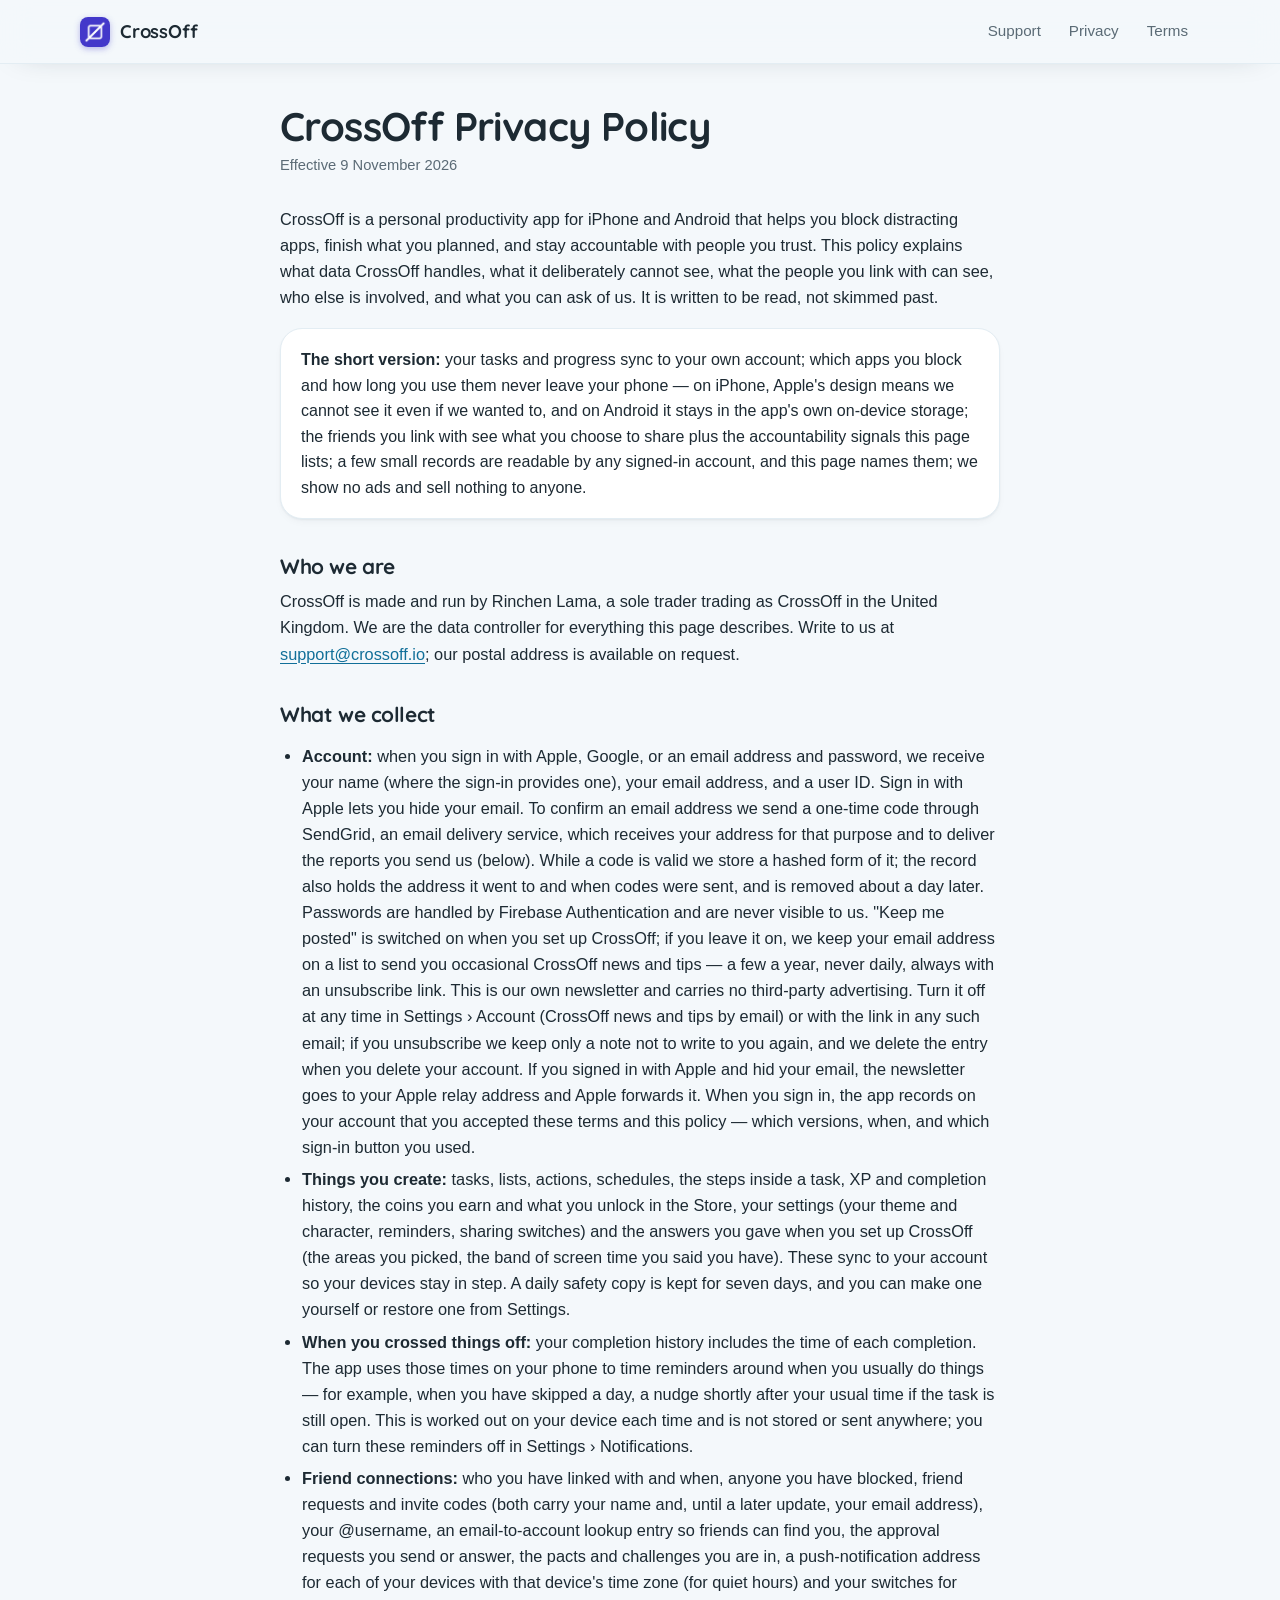
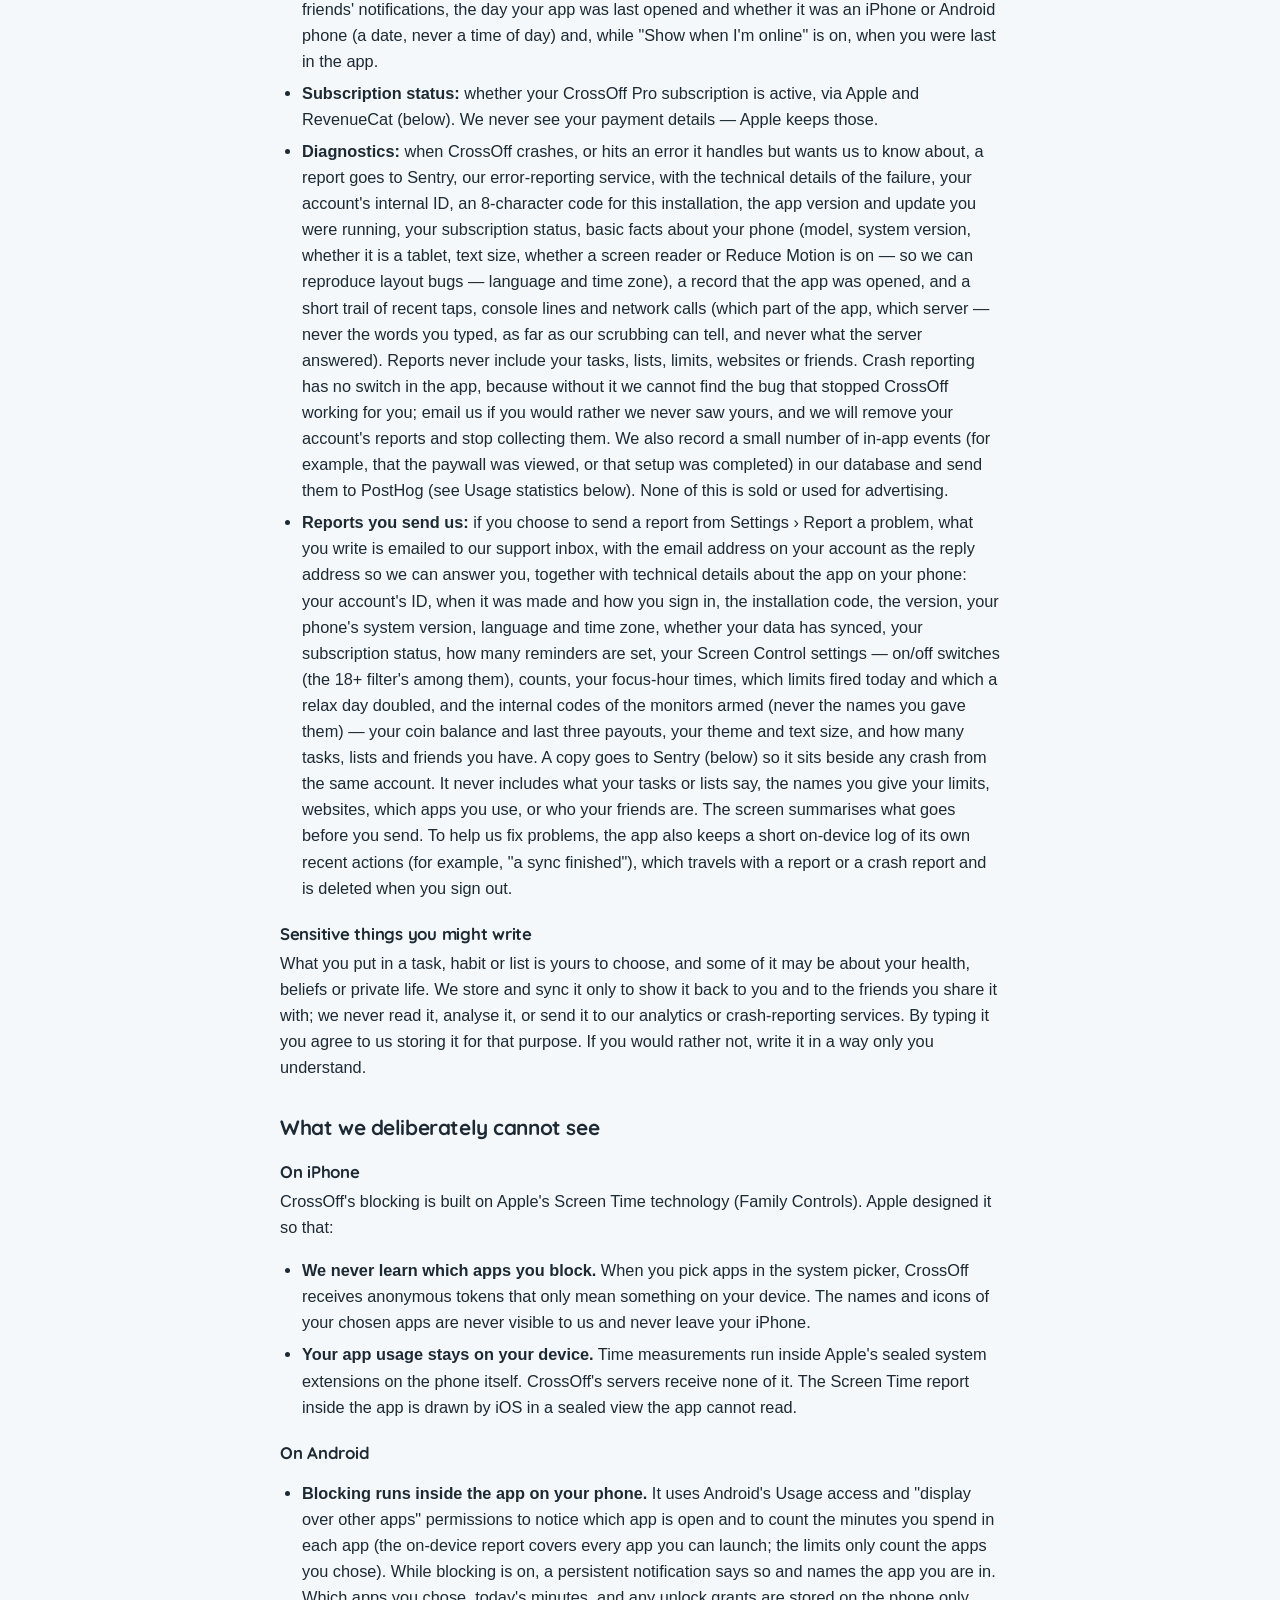
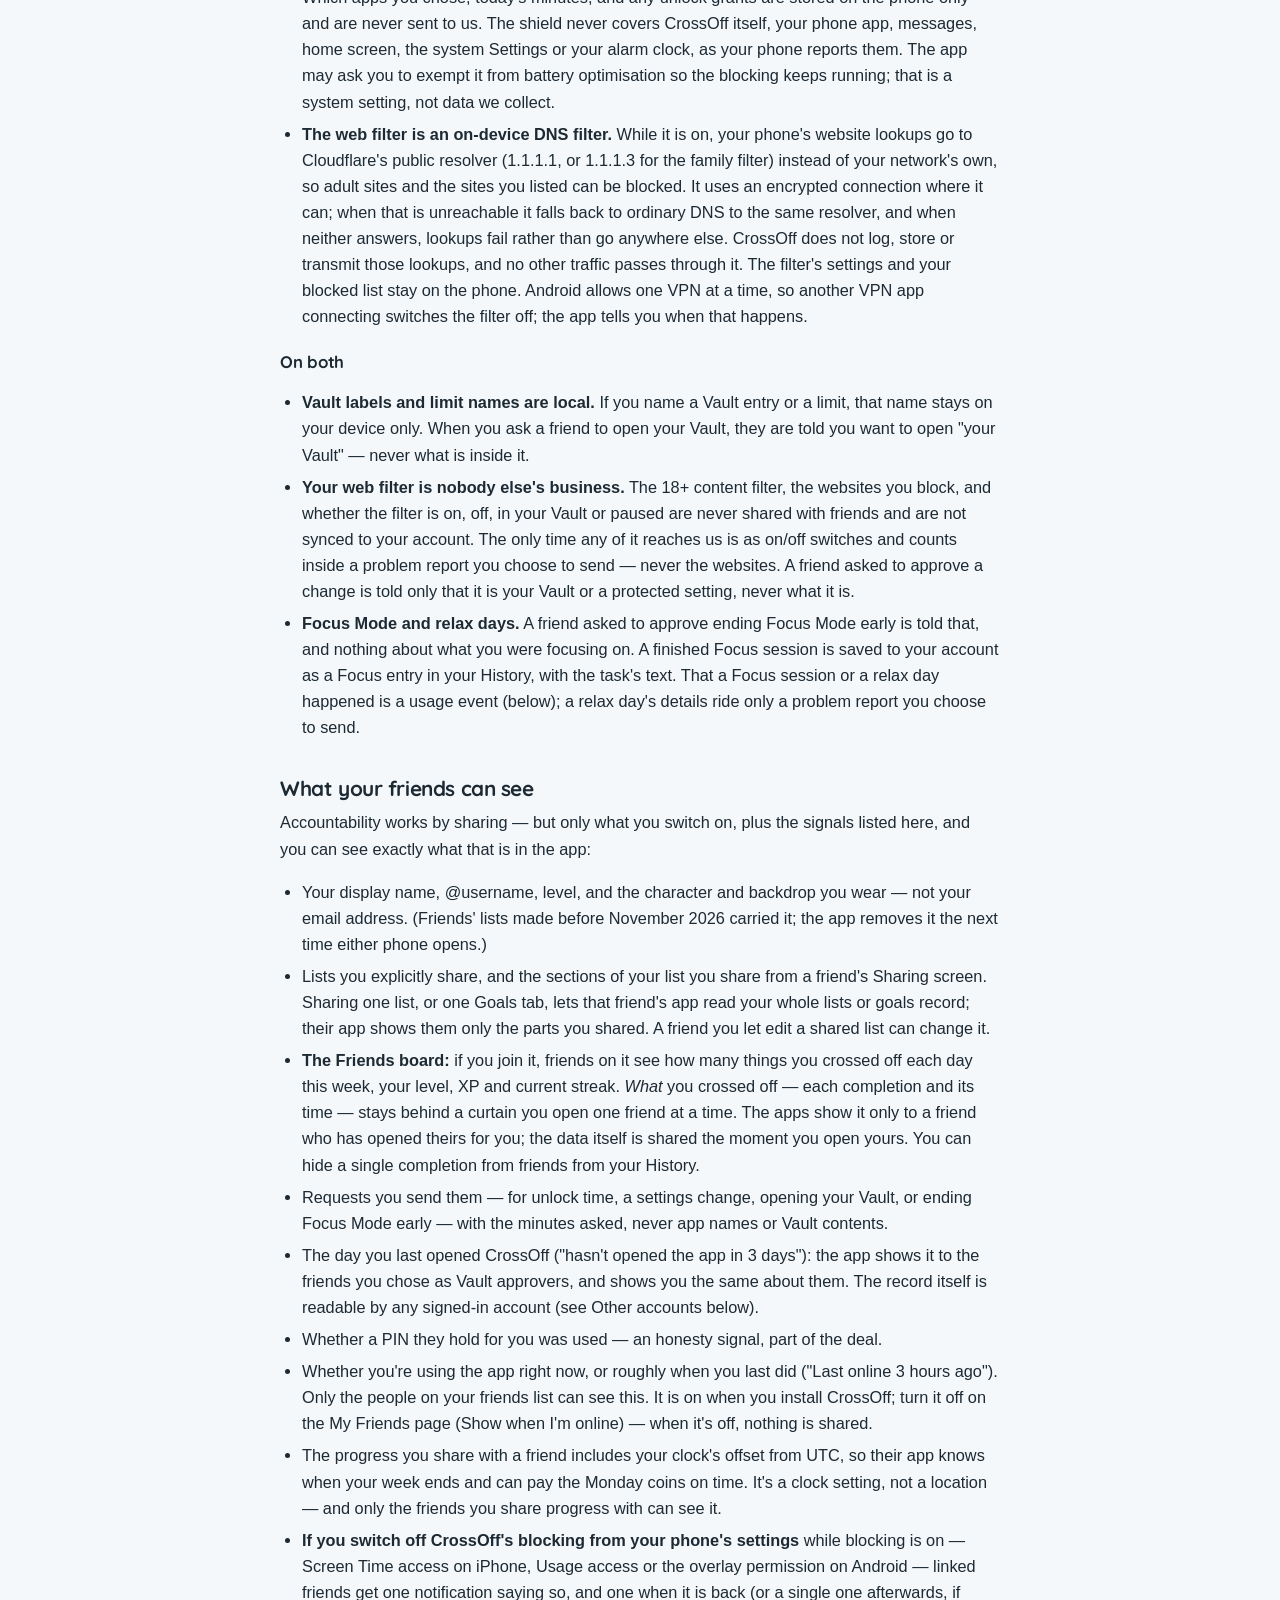
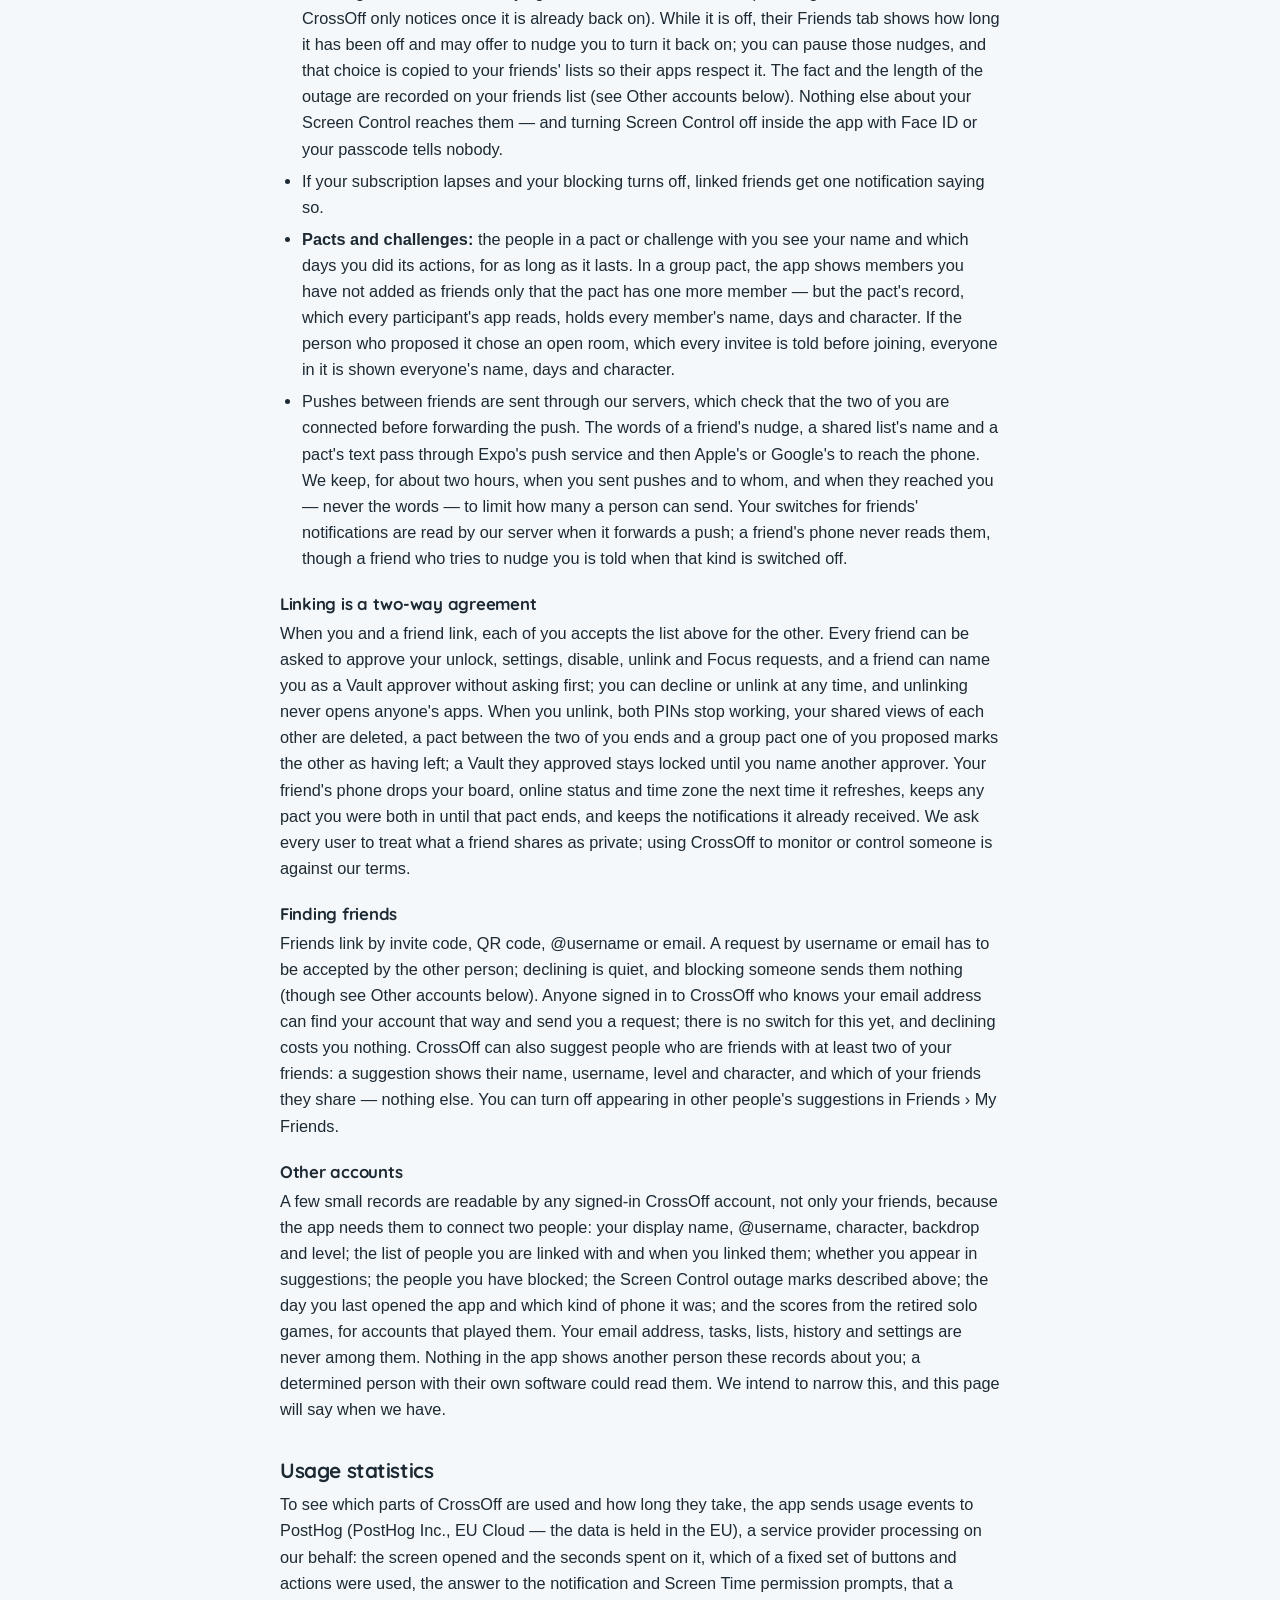
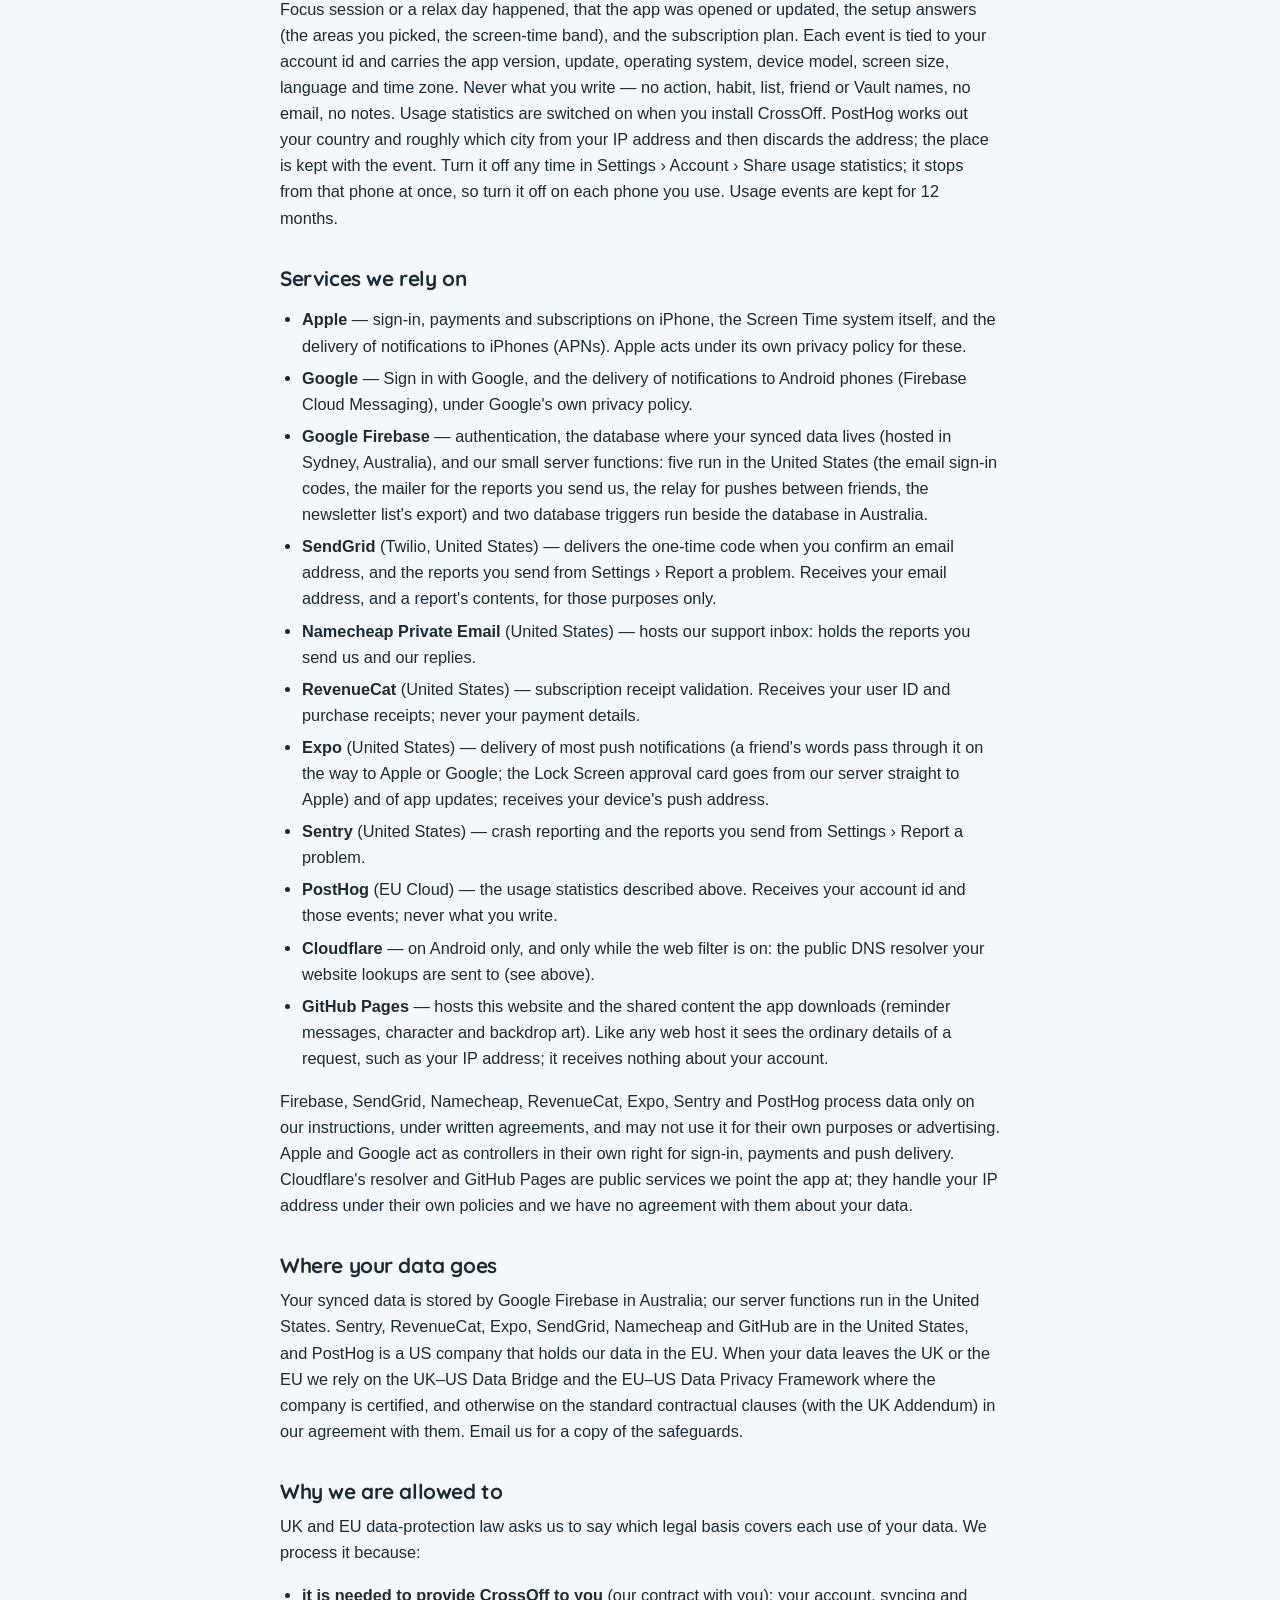
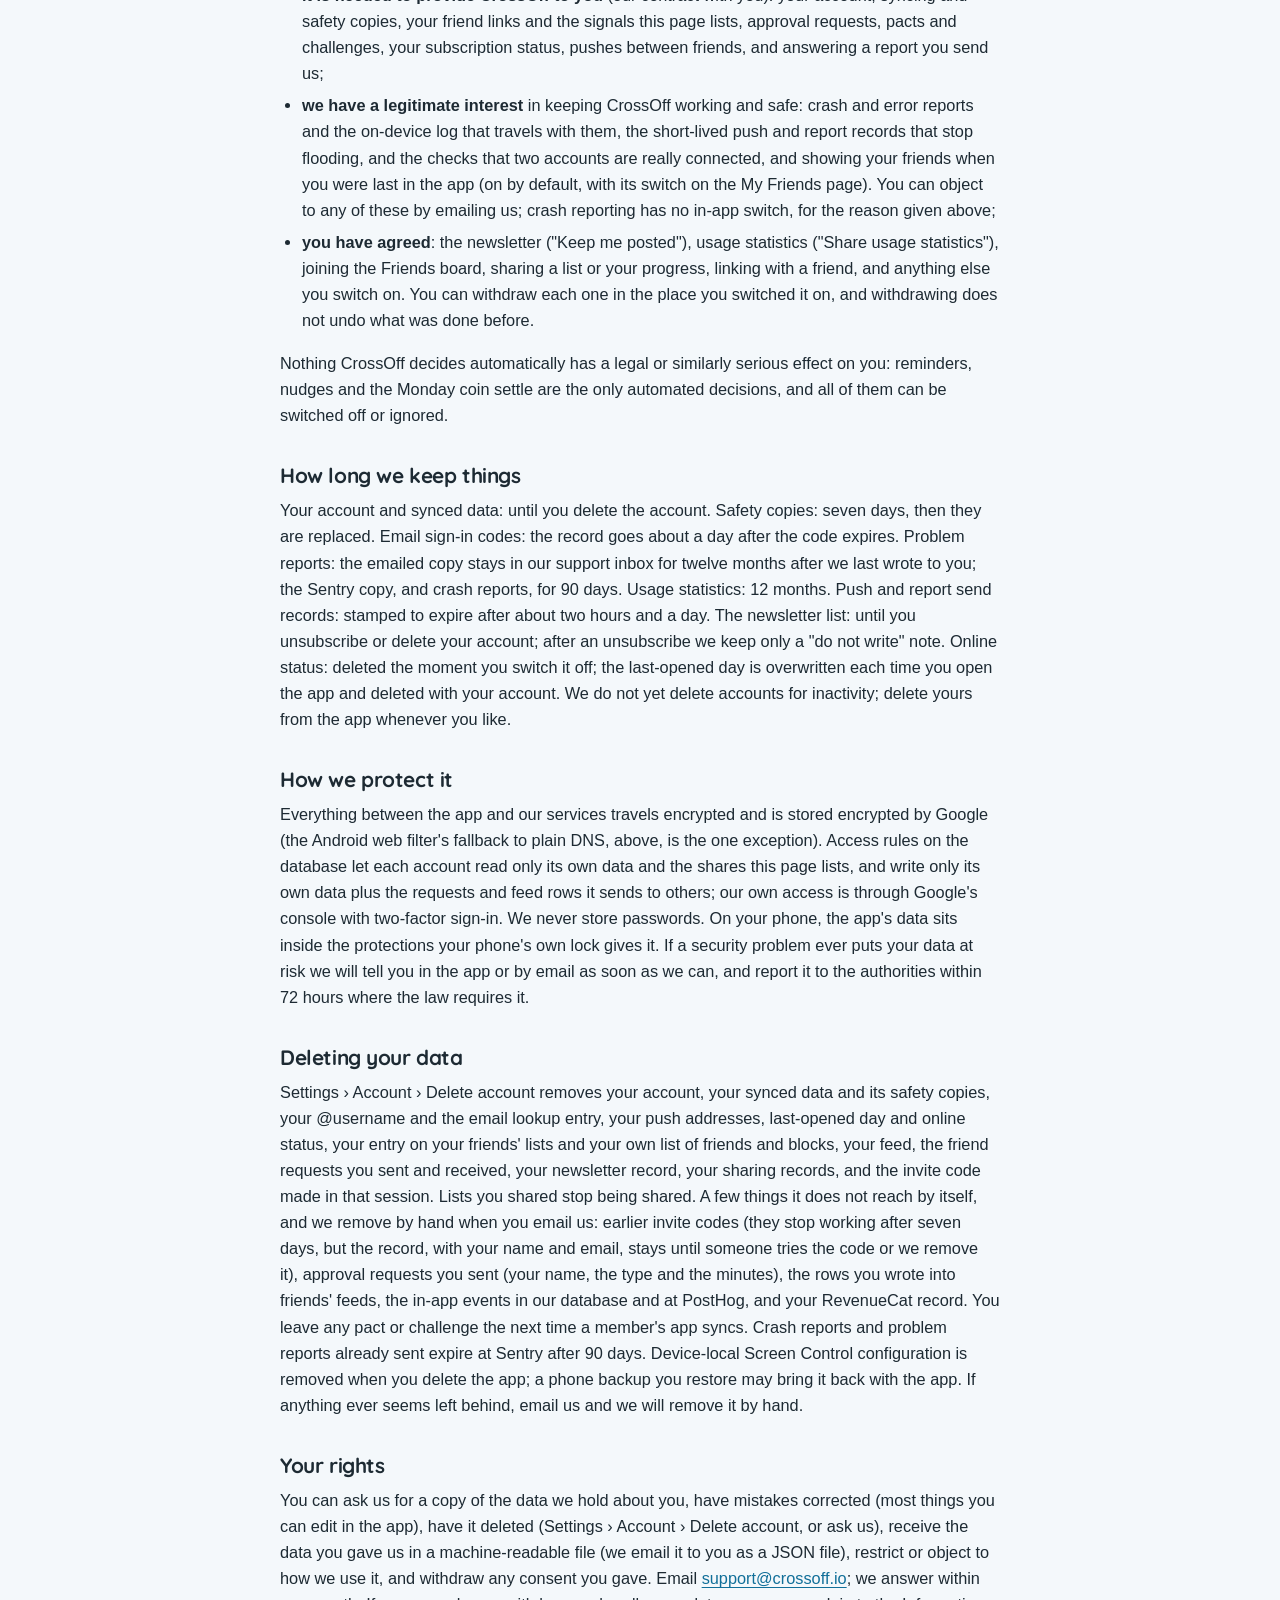
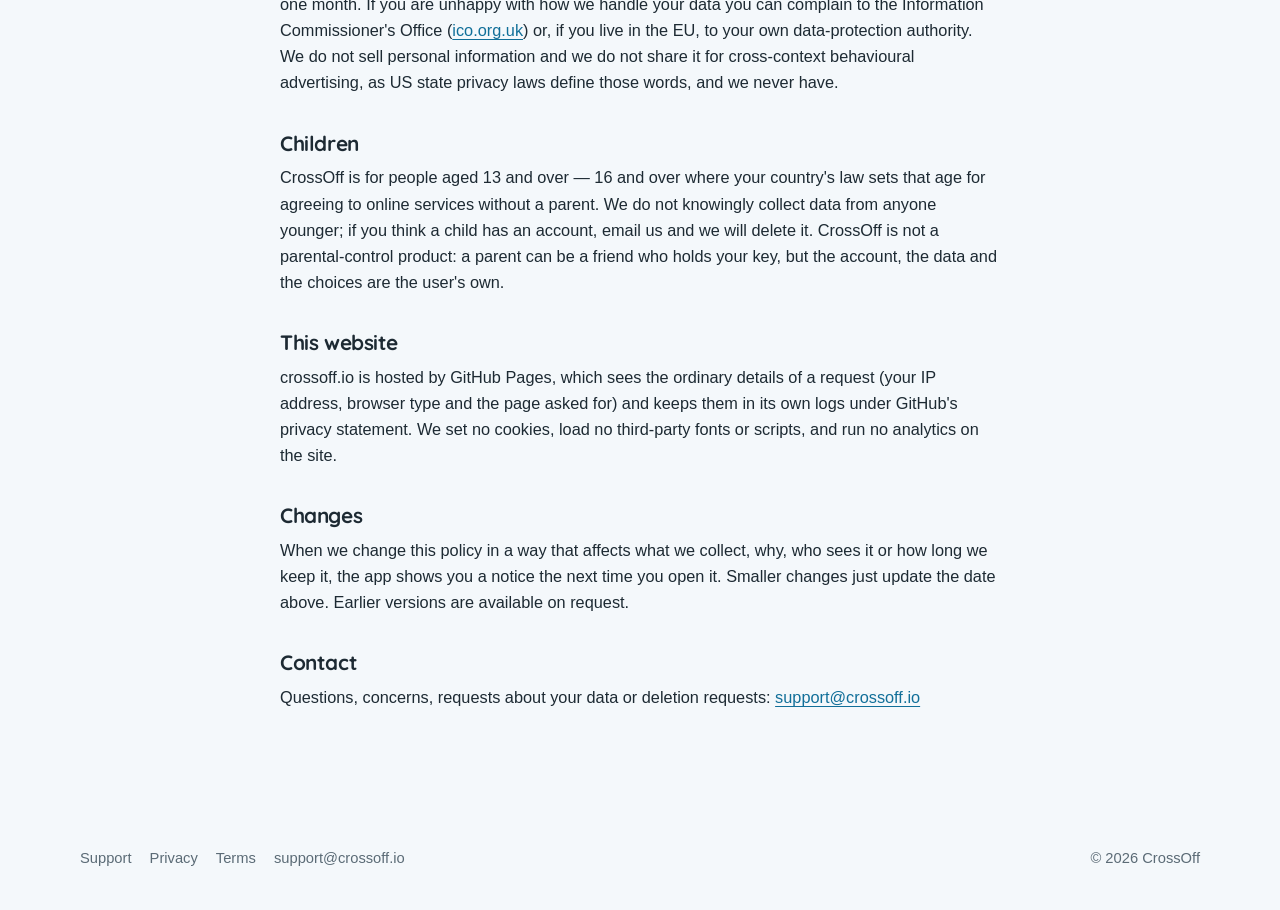
==== commit e921af52: "The 9 November pages: the owner's facts — Rinchen Lama, sole trader, UK; Namecheap holds the support" ====
--- a/privacy.html
+++ b/privacy.html
@@ -49,12 +49,11 @@
   </div>
 
   <h2>Who we are</h2>
-  <p>CrossOff is made and run by [OWNER: full legal name], trading as
-  CrossOff, of [OWNER: postal address, country]. We are the data
-  controller for everything this page describes. [OWNER: Our
-  registration number with the Information Commissioner's Office is
-  …] Write to us at <a href="mailto:support@crossoff.io">support@crossoff.io</a>
-  or at the address above.</p>
+  <p>CrossOff is made and run by Rinchen Lama, a sole trader trading as
+  CrossOff in the United Kingdom. We are the data controller for
+  everything this page describes. Write to us at
+  <a href="mailto:support@crossoff.io">support@crossoff.io</a>; our
+  postal address is available on request.</p>
 
   <h2>What we collect</h2>
   <ul>
@@ -387,8 +386,9 @@
     one-time code when you confirm an email address, and the reports
     you send from Settings › Report a problem. Receives your email
     address, and a report's contents, for those purposes only.</li>
-    <li><strong>[OWNER: the support inbox's email provider]</strong> —
-    holds the reports you send us and our replies.</li>
+    <li><strong>Namecheap Private Email</strong> (United States) —
+    hosts our support inbox: holds the reports you send us and our
+    replies.</li>
     <li><strong>RevenueCat</strong> (United States) — subscription
     receipt validation. Receives your user ID and purchase receipts;
     never your payment details.</li>
@@ -411,8 +411,8 @@
     request, such as your IP address; it receives nothing about your
     account.</li>
   </ul>
-  <p>Firebase, SendGrid, RevenueCat, Expo, Sentry and PostHog process
-  data only on our instructions, under written agreements, and may not
+  <p>Firebase, SendGrid, Namecheap, RevenueCat, Expo, Sentry and PostHog
+  process data only on our instructions, under written agreements, and may not
   use it for their own purposes or advertising. Apple and Google act as
   controllers in their own right for sign-in, payments and push
   delivery. Cloudflare's resolver and GitHub Pages are public services
@@ -422,7 +422,7 @@
   <h2>Where your data goes</h2>
   <p>Your synced data is stored by Google Firebase in Australia; our
   server functions run in the United States. Sentry, RevenueCat, Expo,
-  SendGrid and GitHub are in the United States, and PostHog is a US
+  SendGrid, Namecheap and GitHub are in the United States, and PostHog is a US
   company that holds our data in the EU. When your data leaves the UK
   or the EU we rely on the UK–US Data Bridge and the EU–US Data Privacy
   Framework where the company is certified, and otherwise on the
@@ -462,10 +462,10 @@
   <p>Your account and synced data: until you delete the account. Safety
   copies: seven days, then they are replaced. Email sign-in codes: the
   record goes about a day after the code expires. Problem reports: the
-  emailed copy stays in our support inbox for [OWNER: N months] after we
+  emailed copy stays in our support inbox for twelve months after we
   last wrote to you; the Sentry copy, and crash reports, for 90 days.
-  Usage statistics: 12 months. Push and report send records: about two
-  hours and a day. The newsletter list: until you unsubscribe or delete
+  Usage statistics: 12 months. Push and report send records: stamped to
+  expire after about two hours and a day. The newsletter list: until you unsubscribe or delete
   your account; after an unsubscribe we keep only a "do not write" note.
   Online status: deleted the moment you switch it off; the last-opened
   day is overwritten each time you open the app and deleted with your
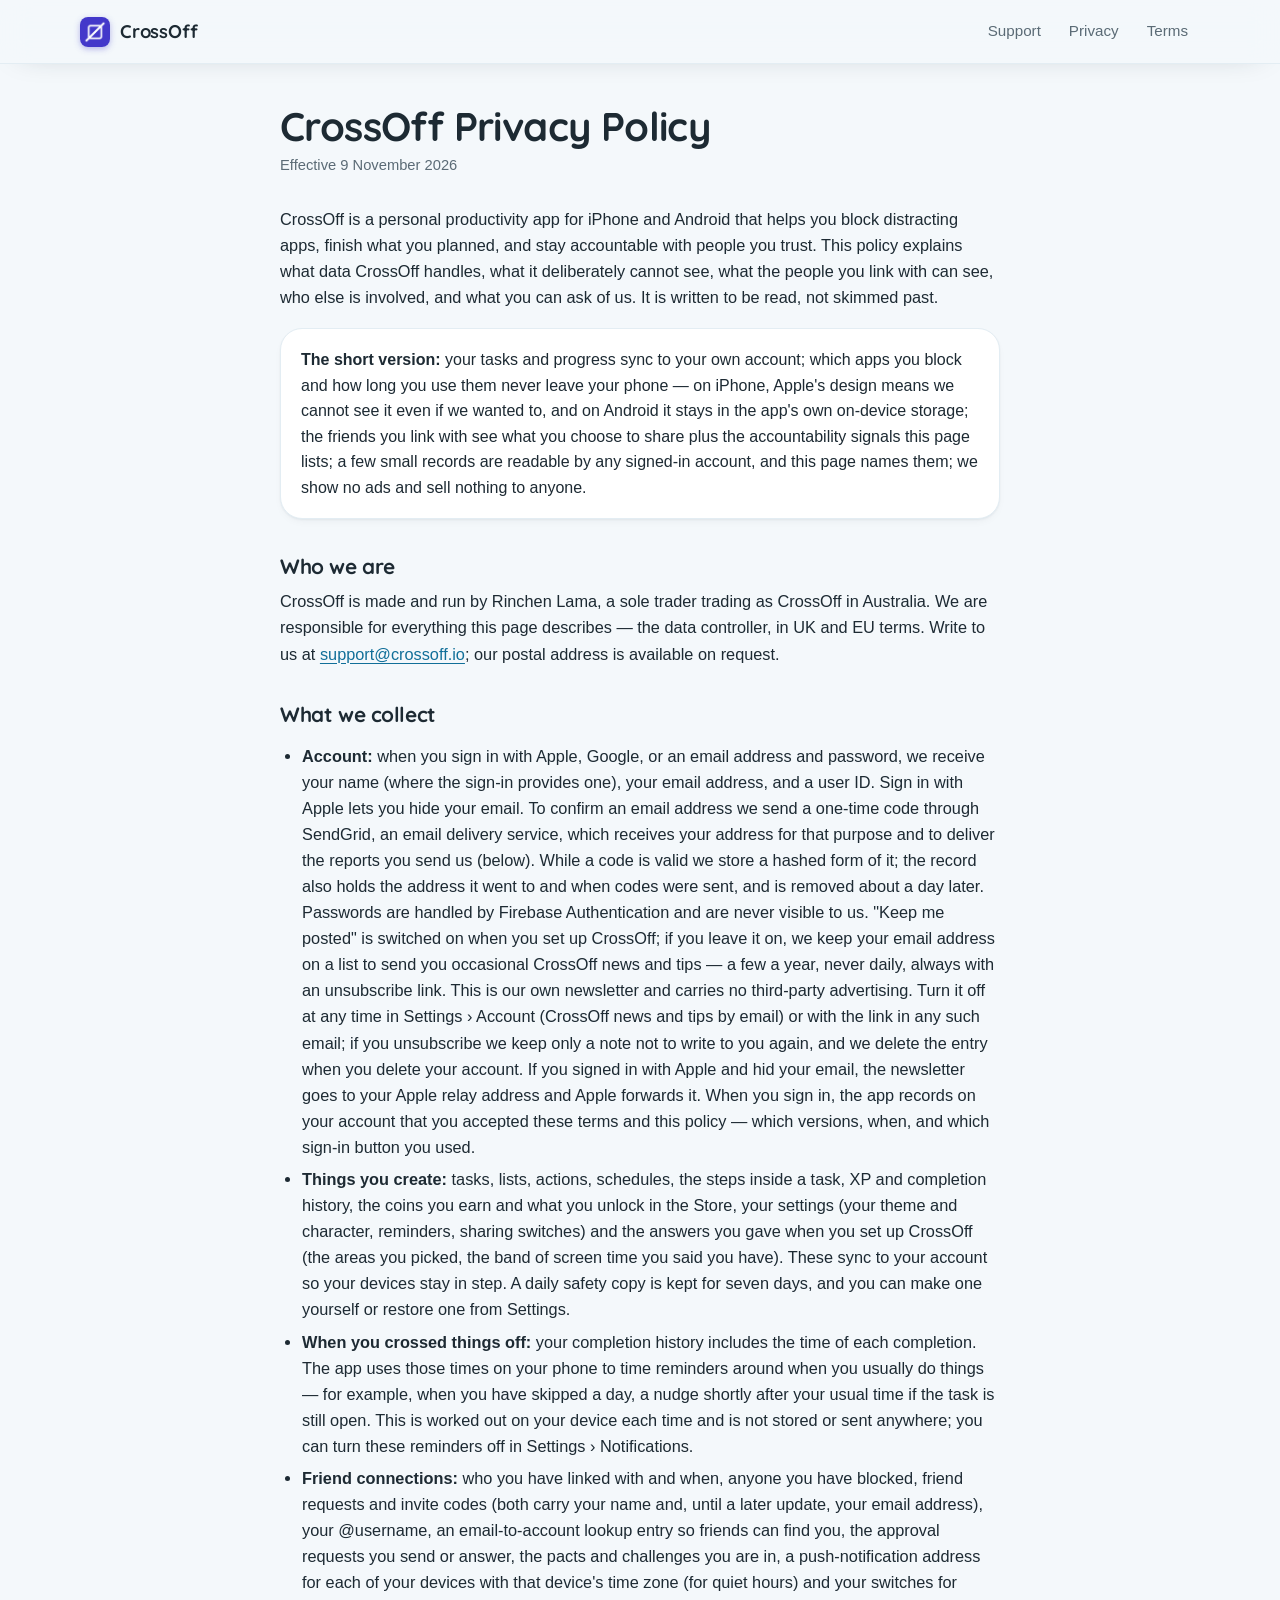
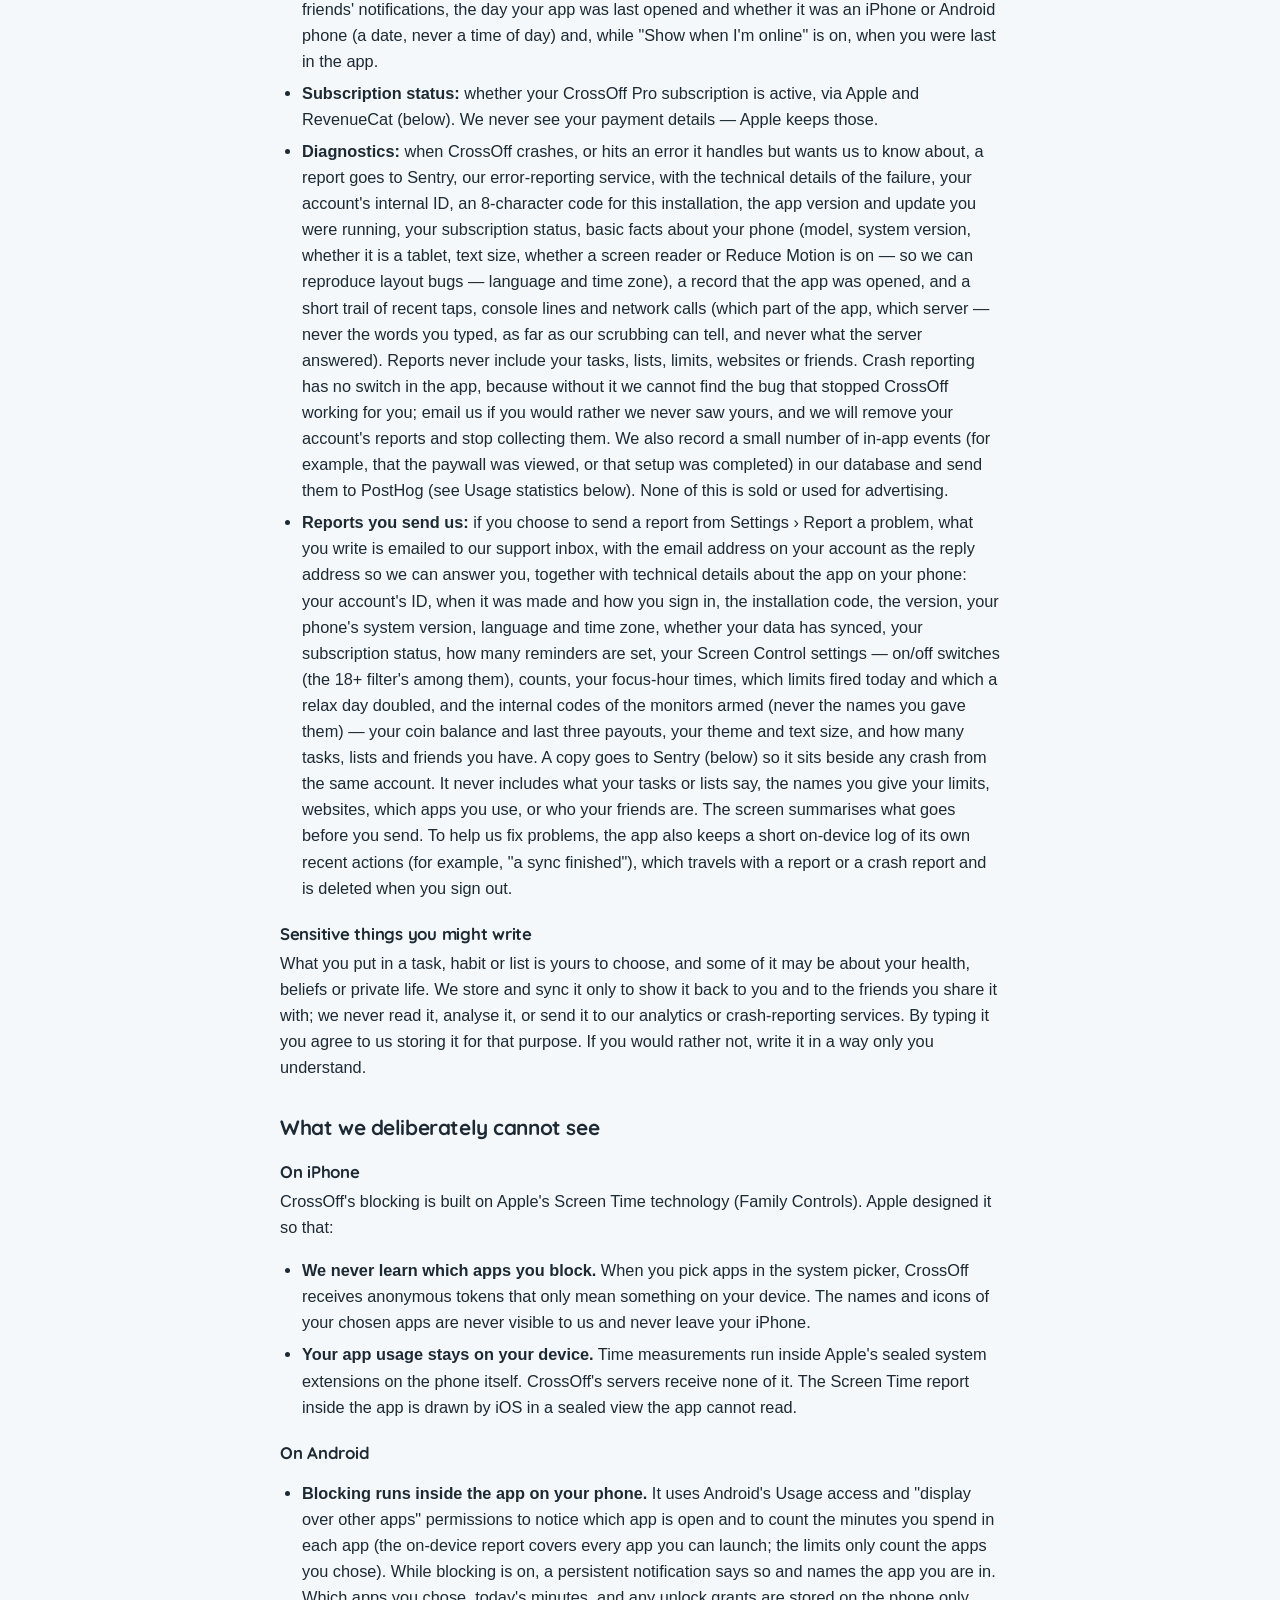
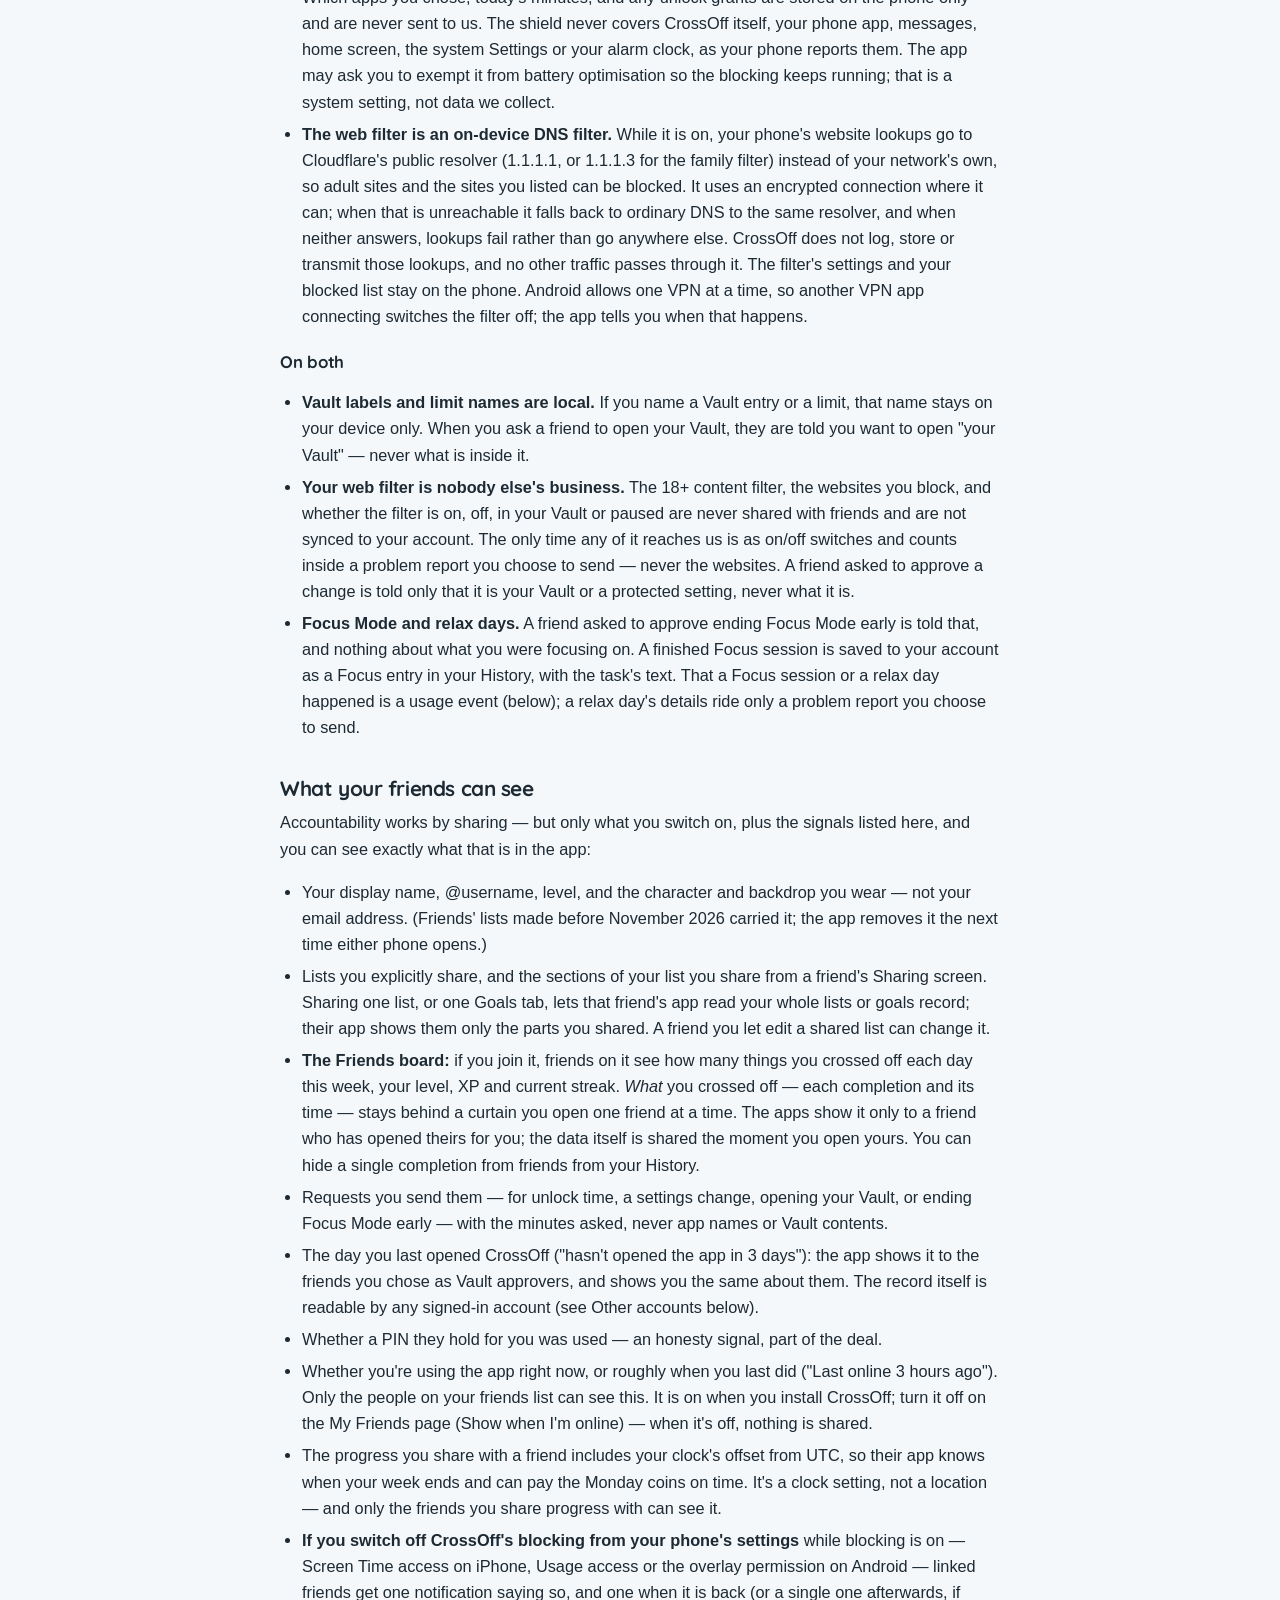
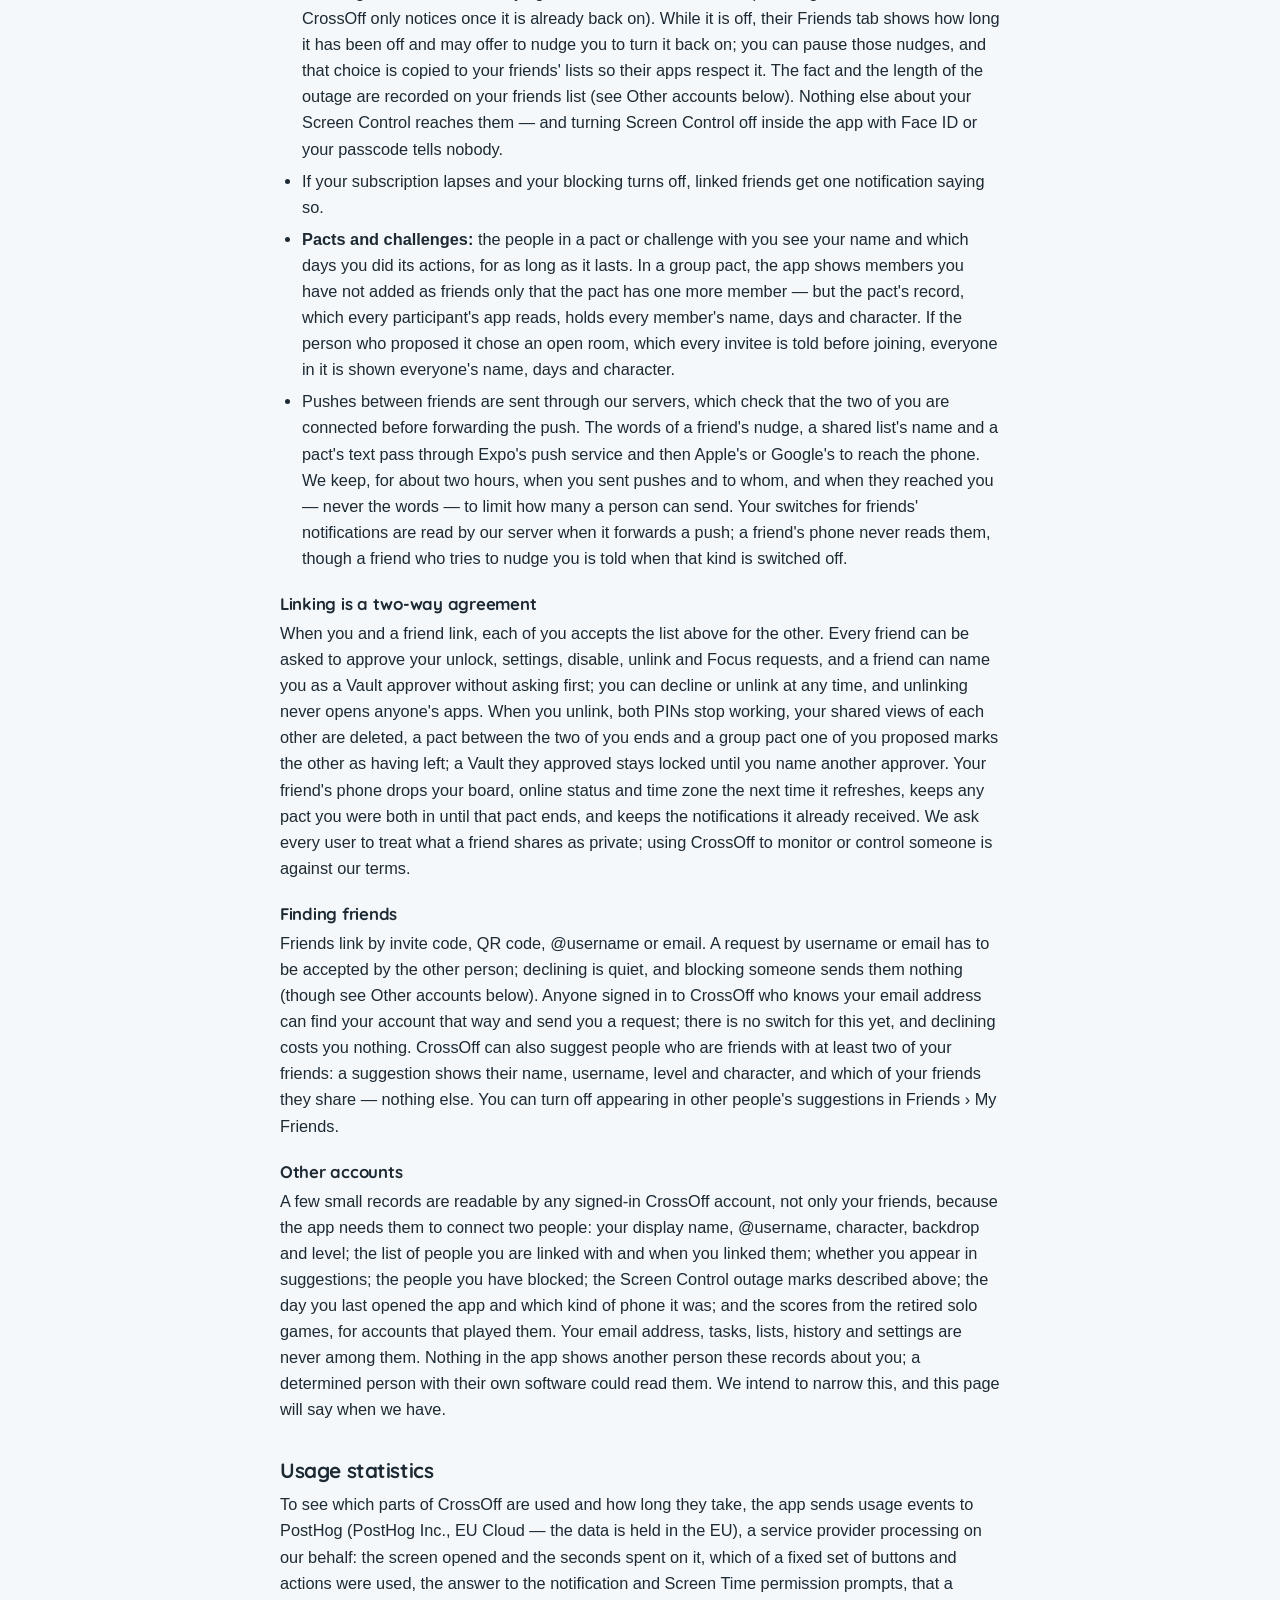
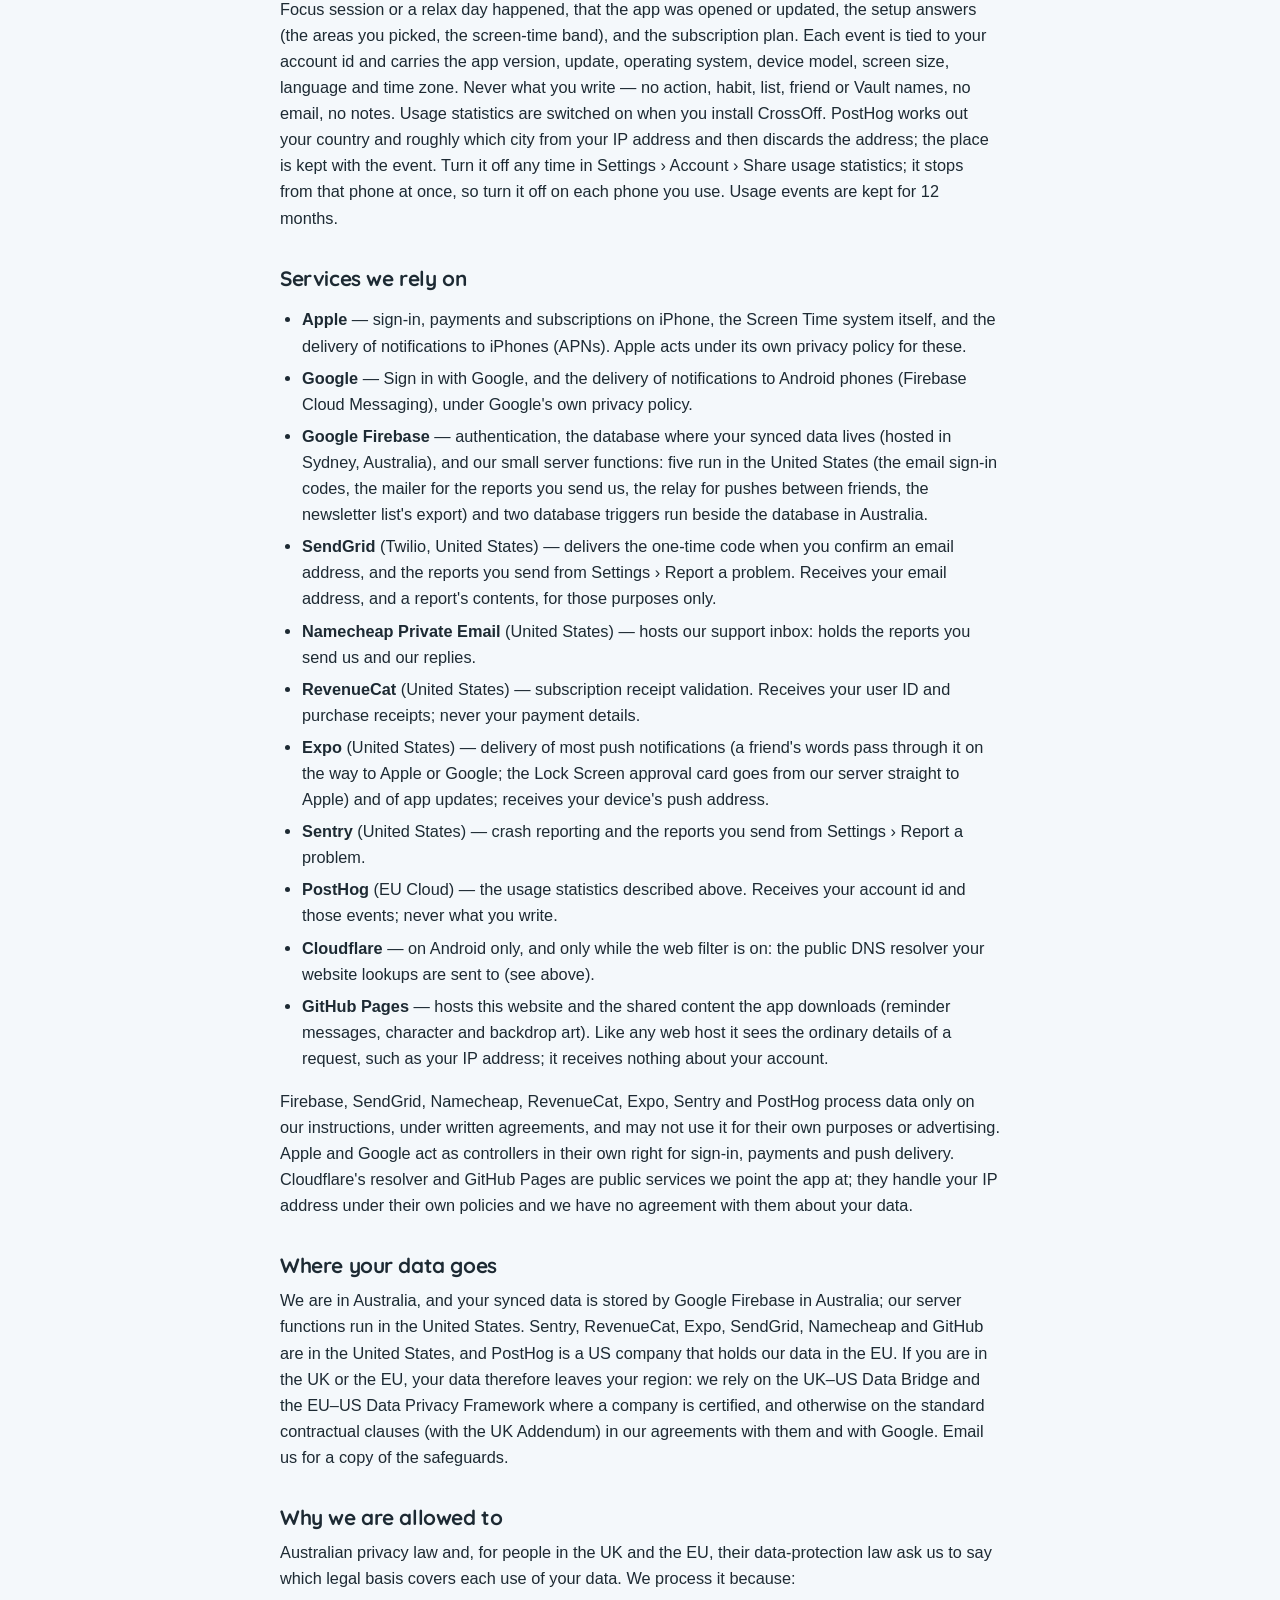
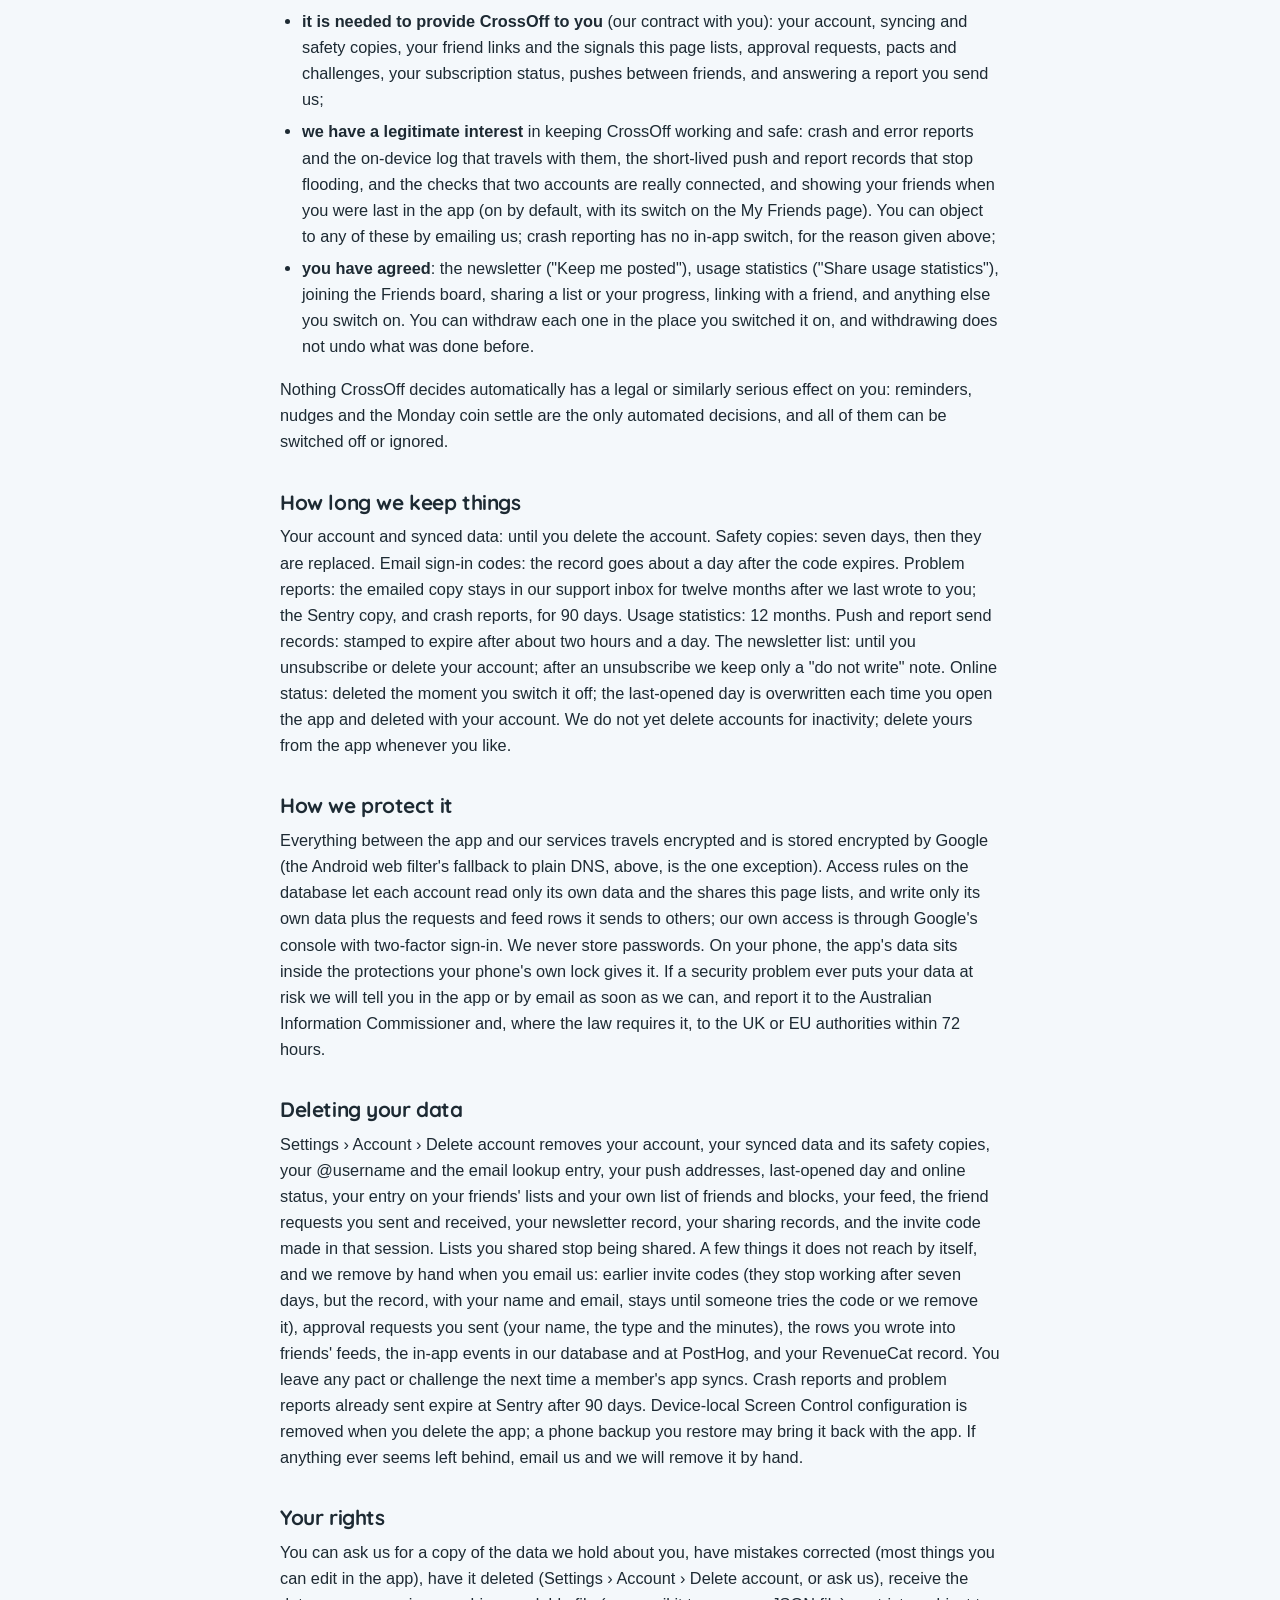
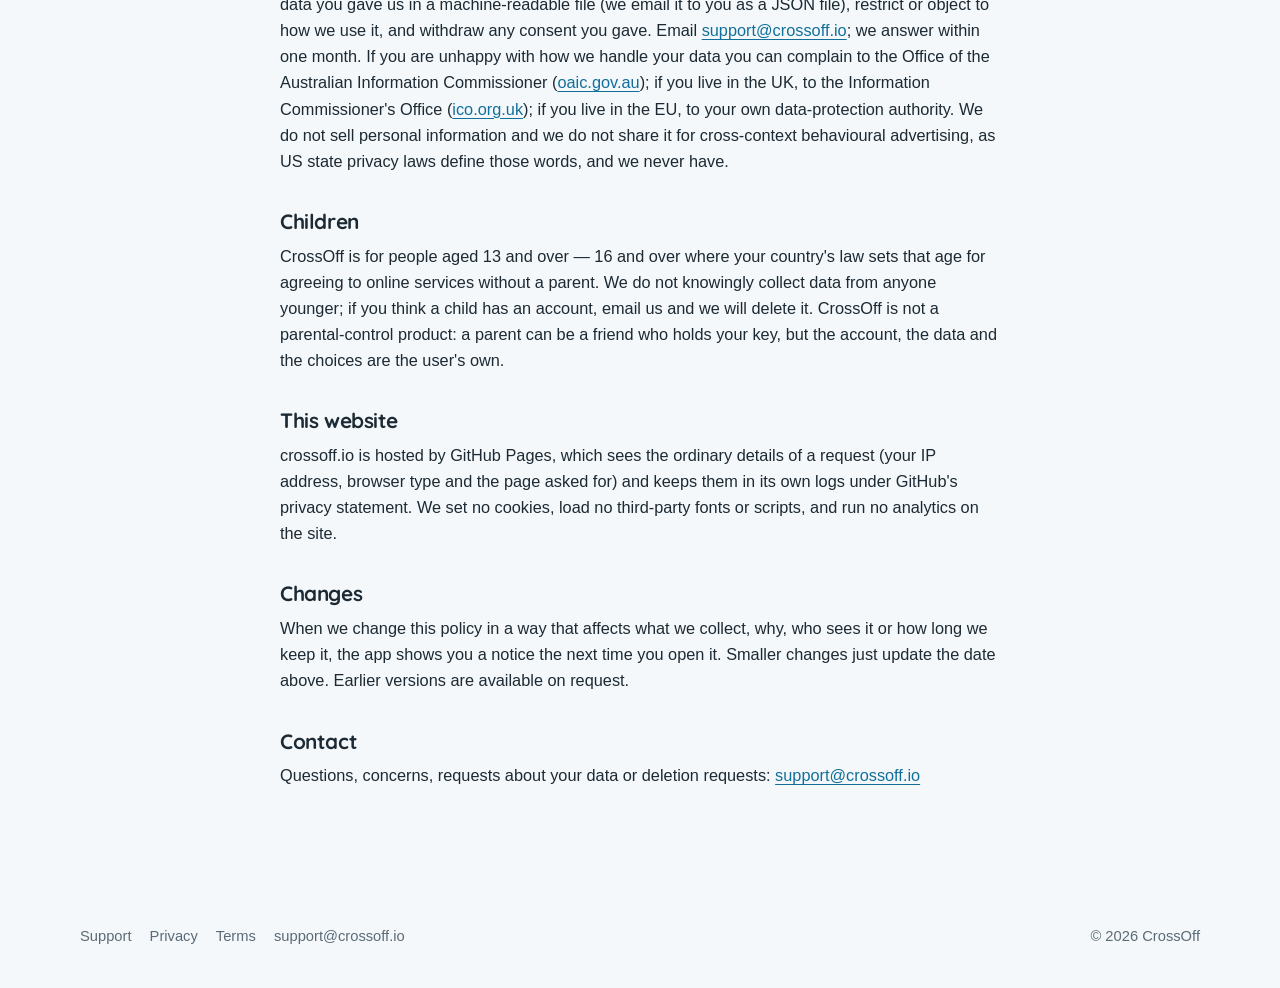
==== commit 8a19ba90: "The 9 November pages: the owner is in Australia — OAIC complaint route, Australian Consumer Law, the" ====
--- a/privacy.html
+++ b/privacy.html
@@ -50,8 +50,8 @@
 
   <h2>Who we are</h2>
   <p>CrossOff is made and run by Rinchen Lama, a sole trader trading as
-  CrossOff in the United Kingdom. We are the data controller for
-  everything this page describes. Write to us at
+  CrossOff in Australia. We are responsible for everything this page
+  describes — the data controller, in UK and EU terms. Write to us at
   <a href="mailto:support@crossoff.io">support@crossoff.io</a>; our
   postal address is available on request.</p>
 
@@ -420,18 +420,20 @@
   policies and we have no agreement with them about your data.</p>
 
   <h2>Where your data goes</h2>
-  <p>Your synced data is stored by Google Firebase in Australia; our
-  server functions run in the United States. Sentry, RevenueCat, Expo,
-  SendGrid, Namecheap and GitHub are in the United States, and PostHog is a US
-  company that holds our data in the EU. When your data leaves the UK
-  or the EU we rely on the UK–US Data Bridge and the EU–US Data Privacy
-  Framework where the company is certified, and otherwise on the
-  standard contractual clauses (with the UK Addendum) in our agreement
-  with them. Email us for a copy of the safeguards.</p>
+  <p>We are in Australia, and your synced data is stored by Google
+  Firebase in Australia; our server functions run in the United States.
+  Sentry, RevenueCat, Expo, SendGrid, Namecheap and GitHub are in the
+  United States, and PostHog is a US company that holds our data in the
+  EU. If you are in the UK or the EU, your data therefore leaves your
+  region: we rely on the UK–US Data Bridge and the EU–US Data Privacy
+  Framework where a company is certified, and otherwise on the standard
+  contractual clauses (with the UK Addendum) in our agreements with
+  them and with Google. Email us for a copy of the safeguards.</p>
 
   <h2>Why we are allowed to</h2>
-  <p>UK and EU data-protection law asks us to say which legal basis
-  covers each use of your data. We process it because:</p>
+  <p>Australian privacy law and, for people in the UK and the EU, their
+  data-protection law ask us to say which legal basis covers each use
+  of your data. We process it because:</p>
   <ul>
     <li><strong>it is needed to provide CrossOff to you</strong> (our
     contract with you): your account, syncing and safety copies, your
@@ -483,7 +485,8 @@
   your phone, the app's data sits inside the protections your phone's
   own lock gives it. If a security problem ever puts your data at risk
   we will tell you in the app or by email as soon as we can, and report
-  it to the authorities within 72 hours where the law requires it.</p>
+  it to the Australian Information Commissioner and, where the law
+  requires it, to the UK or EU authorities within 72 hours.</p>
 
   <h2>Deleting your data</h2>
   <p>Settings › Account › Delete account removes your account, your
@@ -515,9 +518,11 @@
   consent you gave. Email
   <a href="mailto:support@crossoff.io">support@crossoff.io</a>; we
   answer within one month. If you are unhappy with how we handle your
-  data you can complain to the Information Commissioner's Office
-  (<a href="https://ico.org.uk">ico.org.uk</a>) or, if you live in the
-  EU, to your own data-protection authority. We do not sell personal
+  data you can complain to the Office of the Australian Information
+  Commissioner (<a href="https://www.oaic.gov.au">oaic.gov.au</a>); if
+  you live in the UK, to the Information Commissioner's Office
+  (<a href="https://ico.org.uk">ico.org.uk</a>); if you live in the EU,
+  to your own data-protection authority. We do not sell personal
   information and we do not share it for cross-context behavioural
   advertising, as US state privacy laws define those words, and we never
   have.</p>
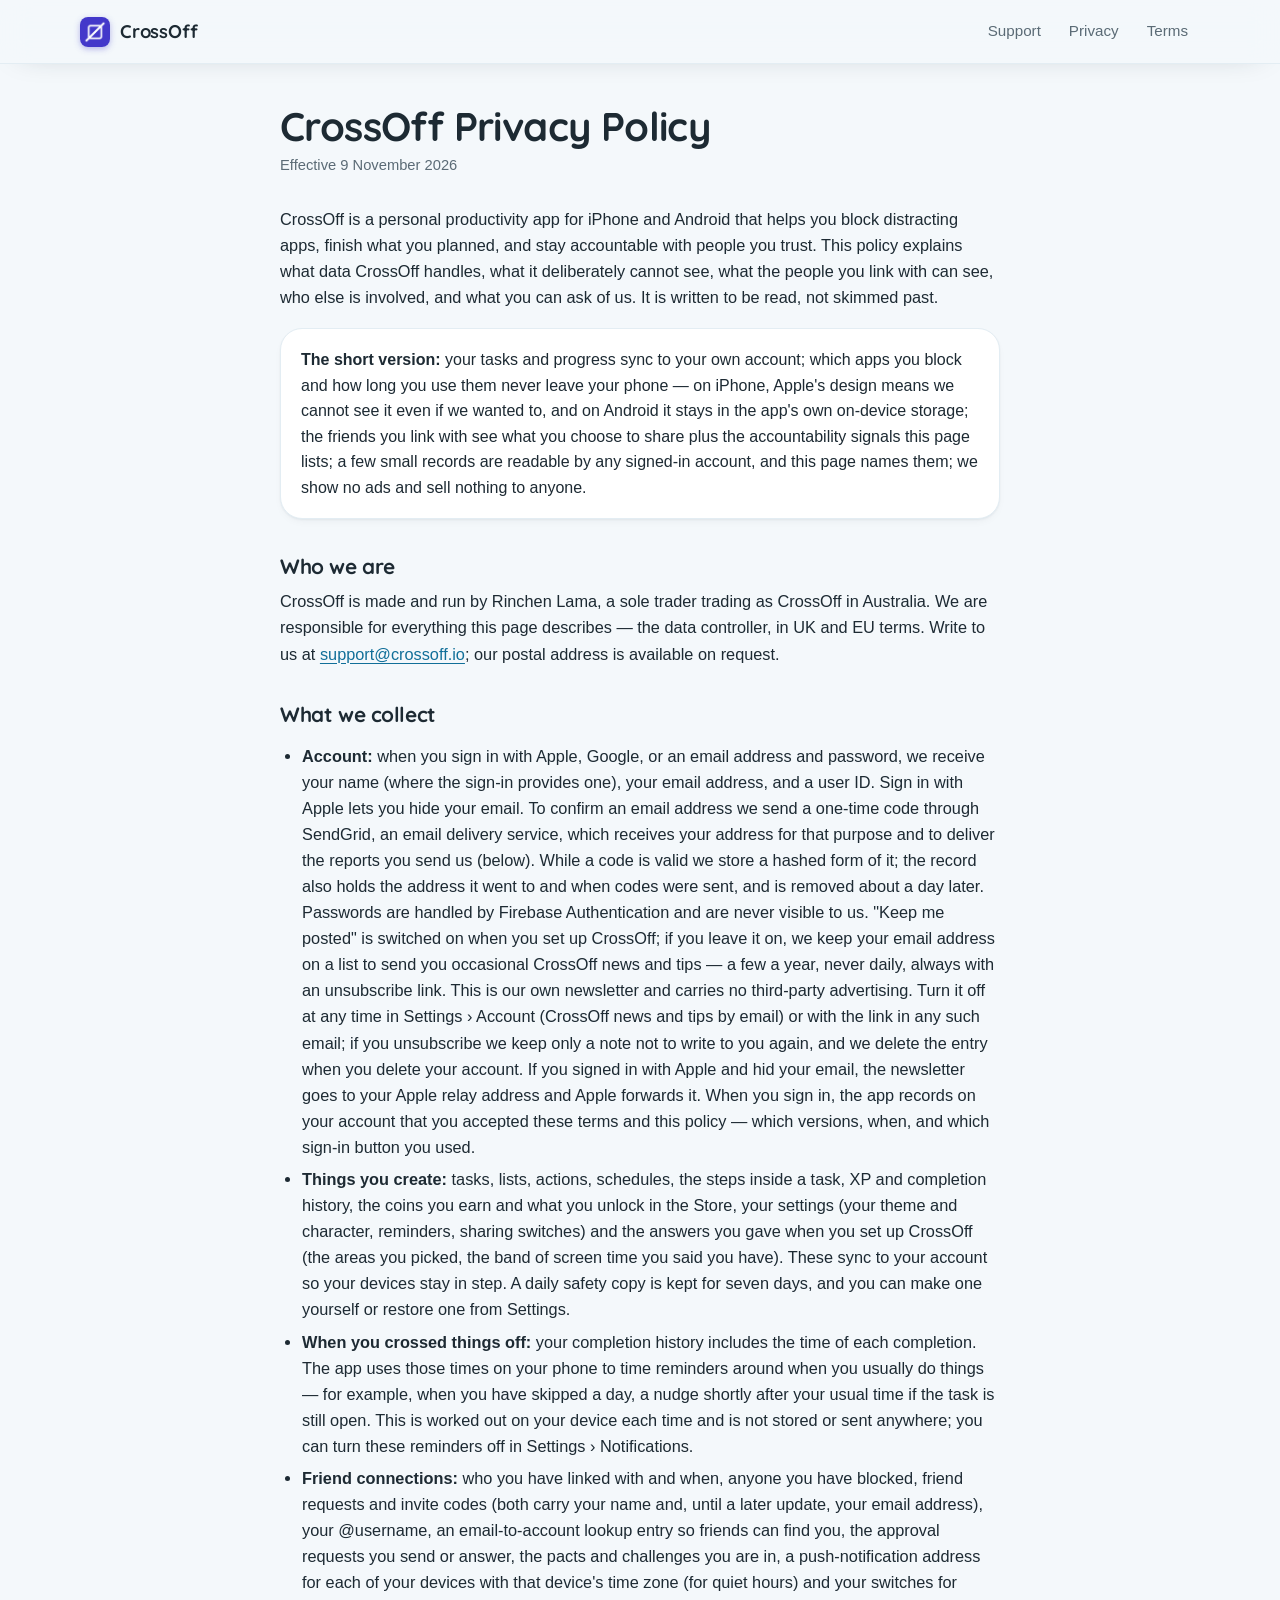
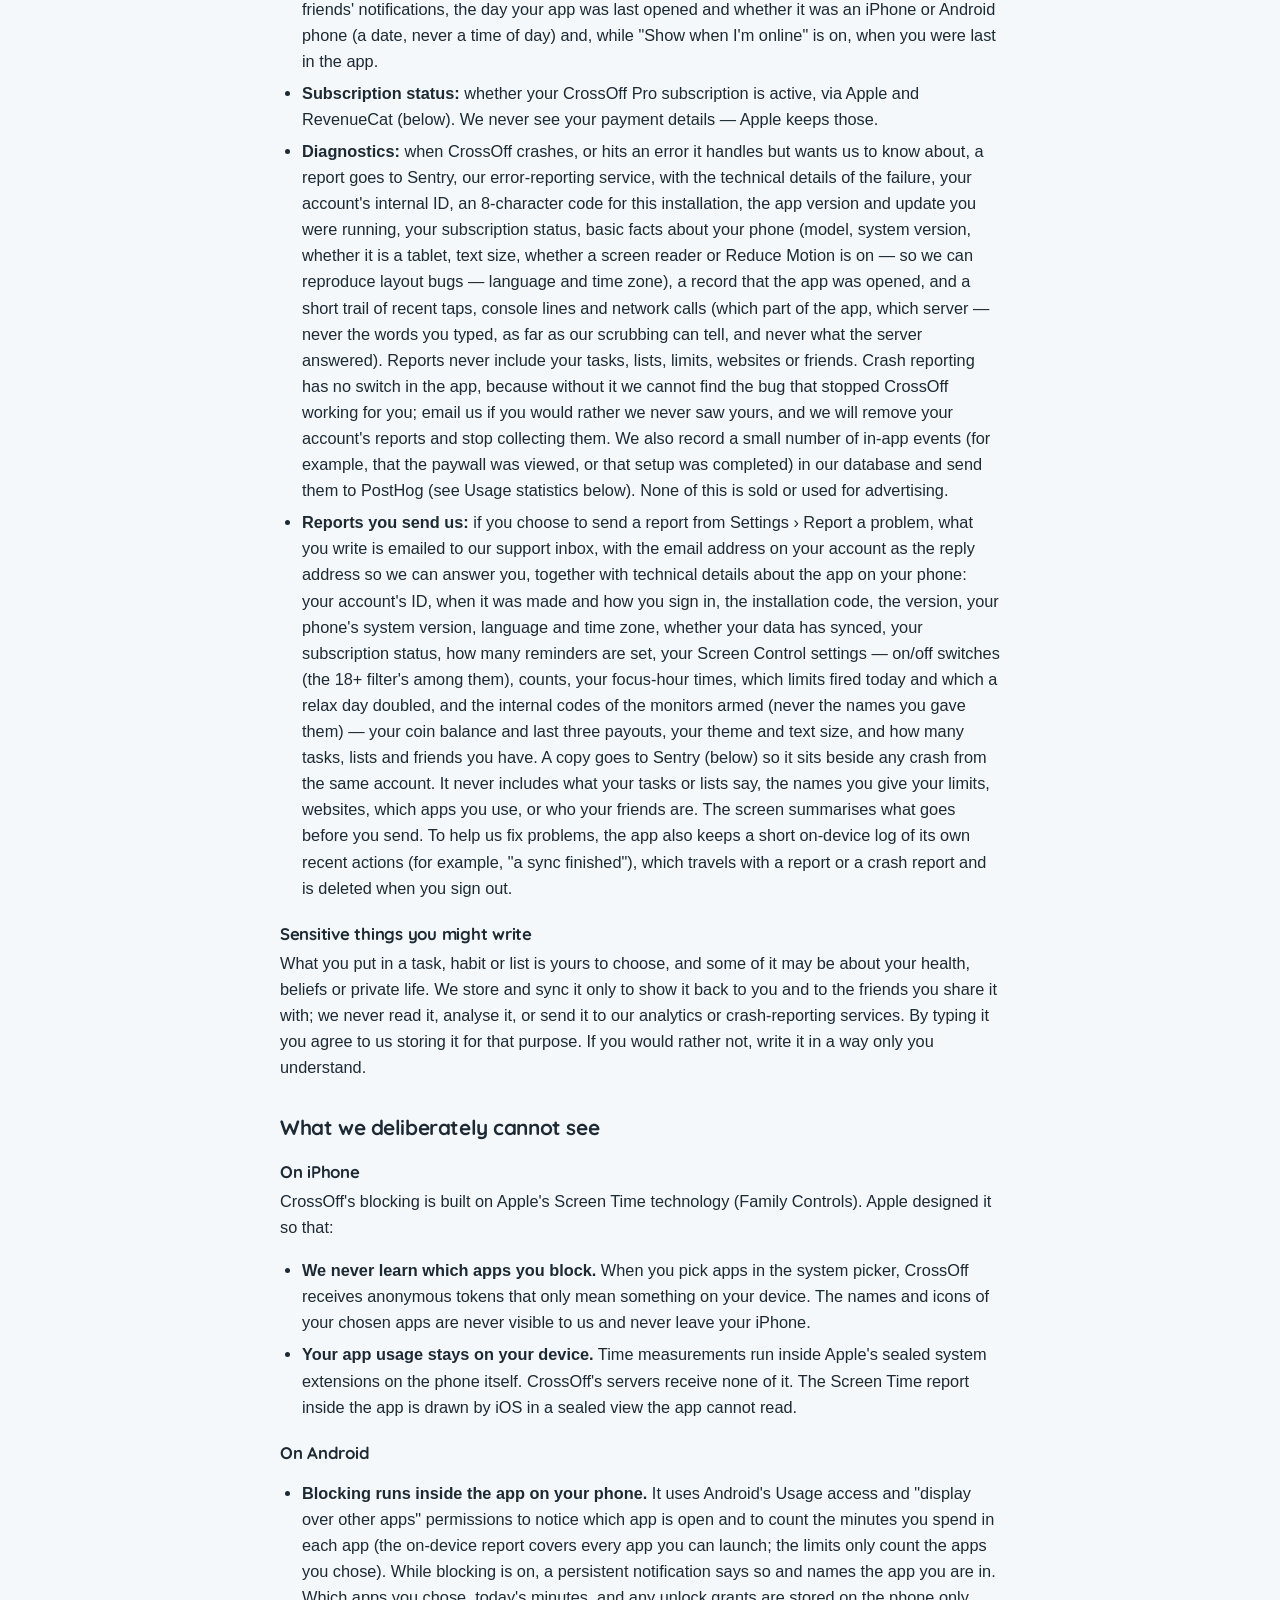
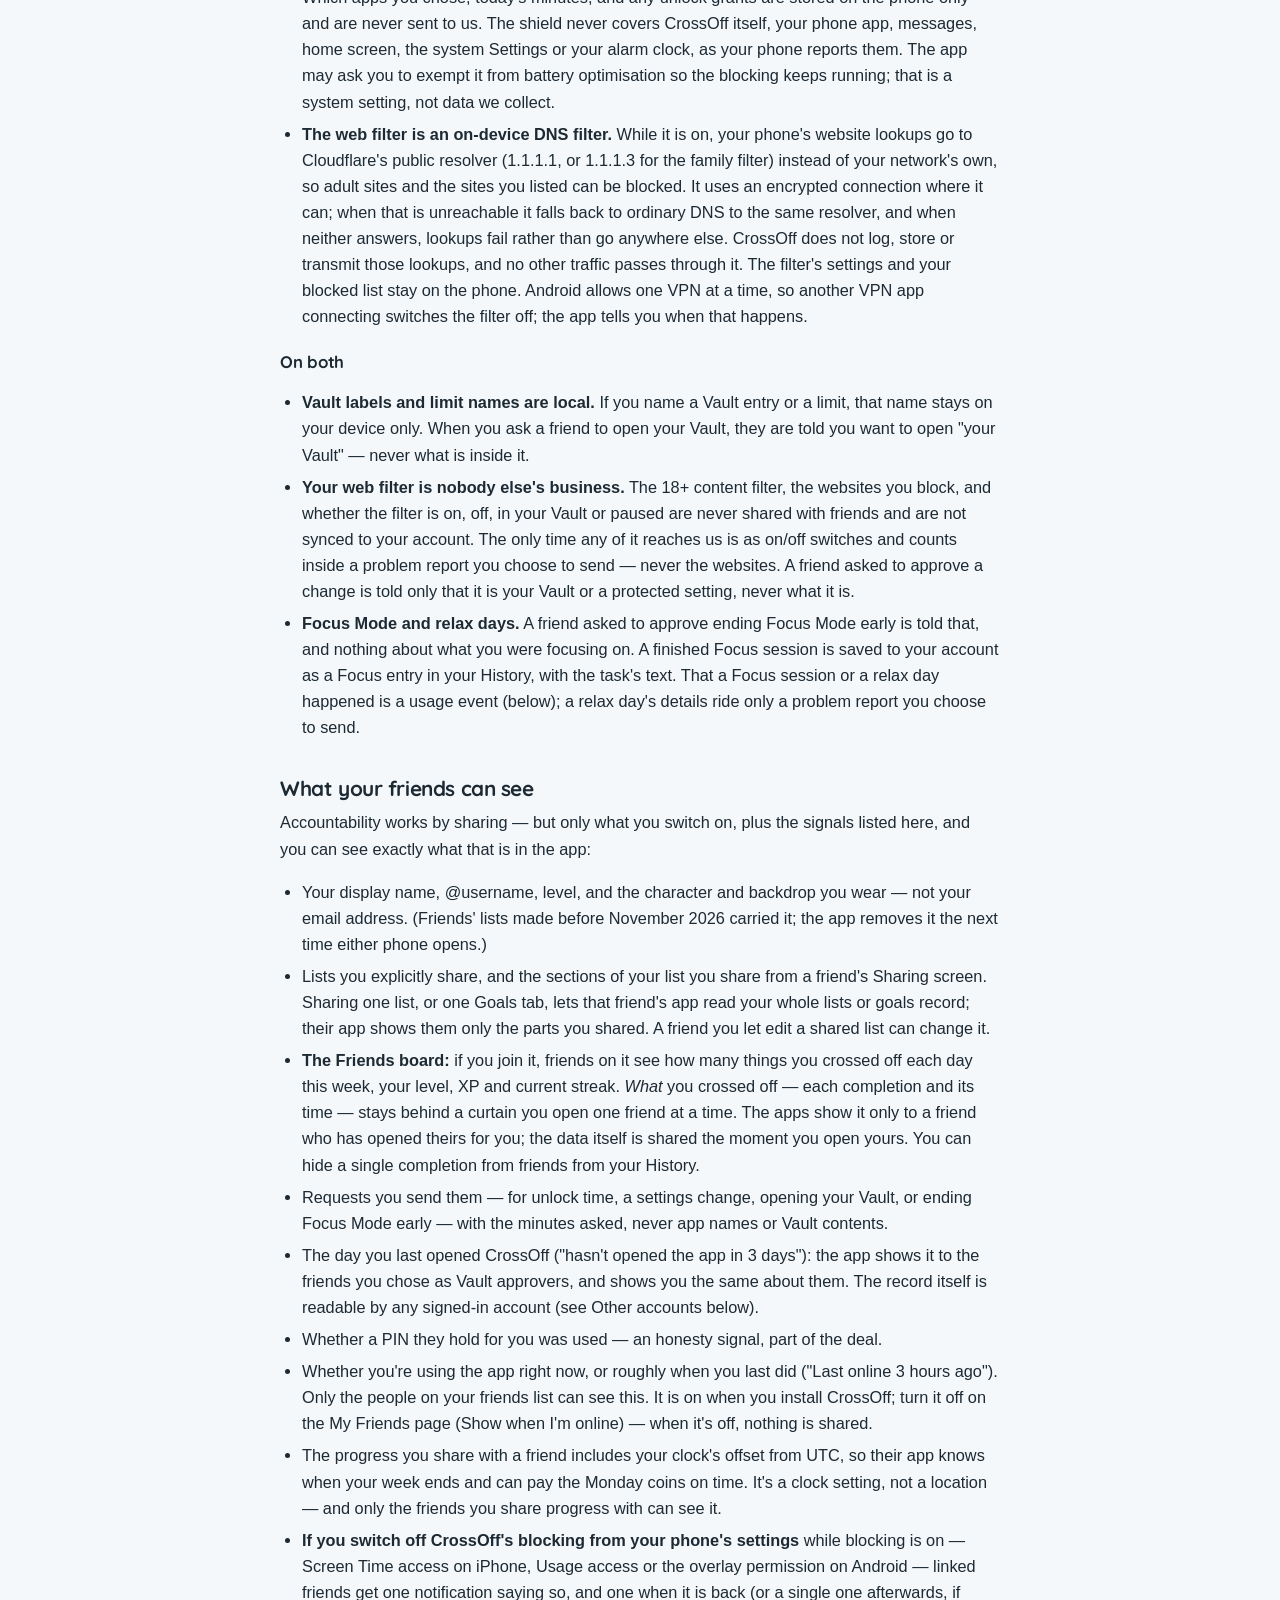
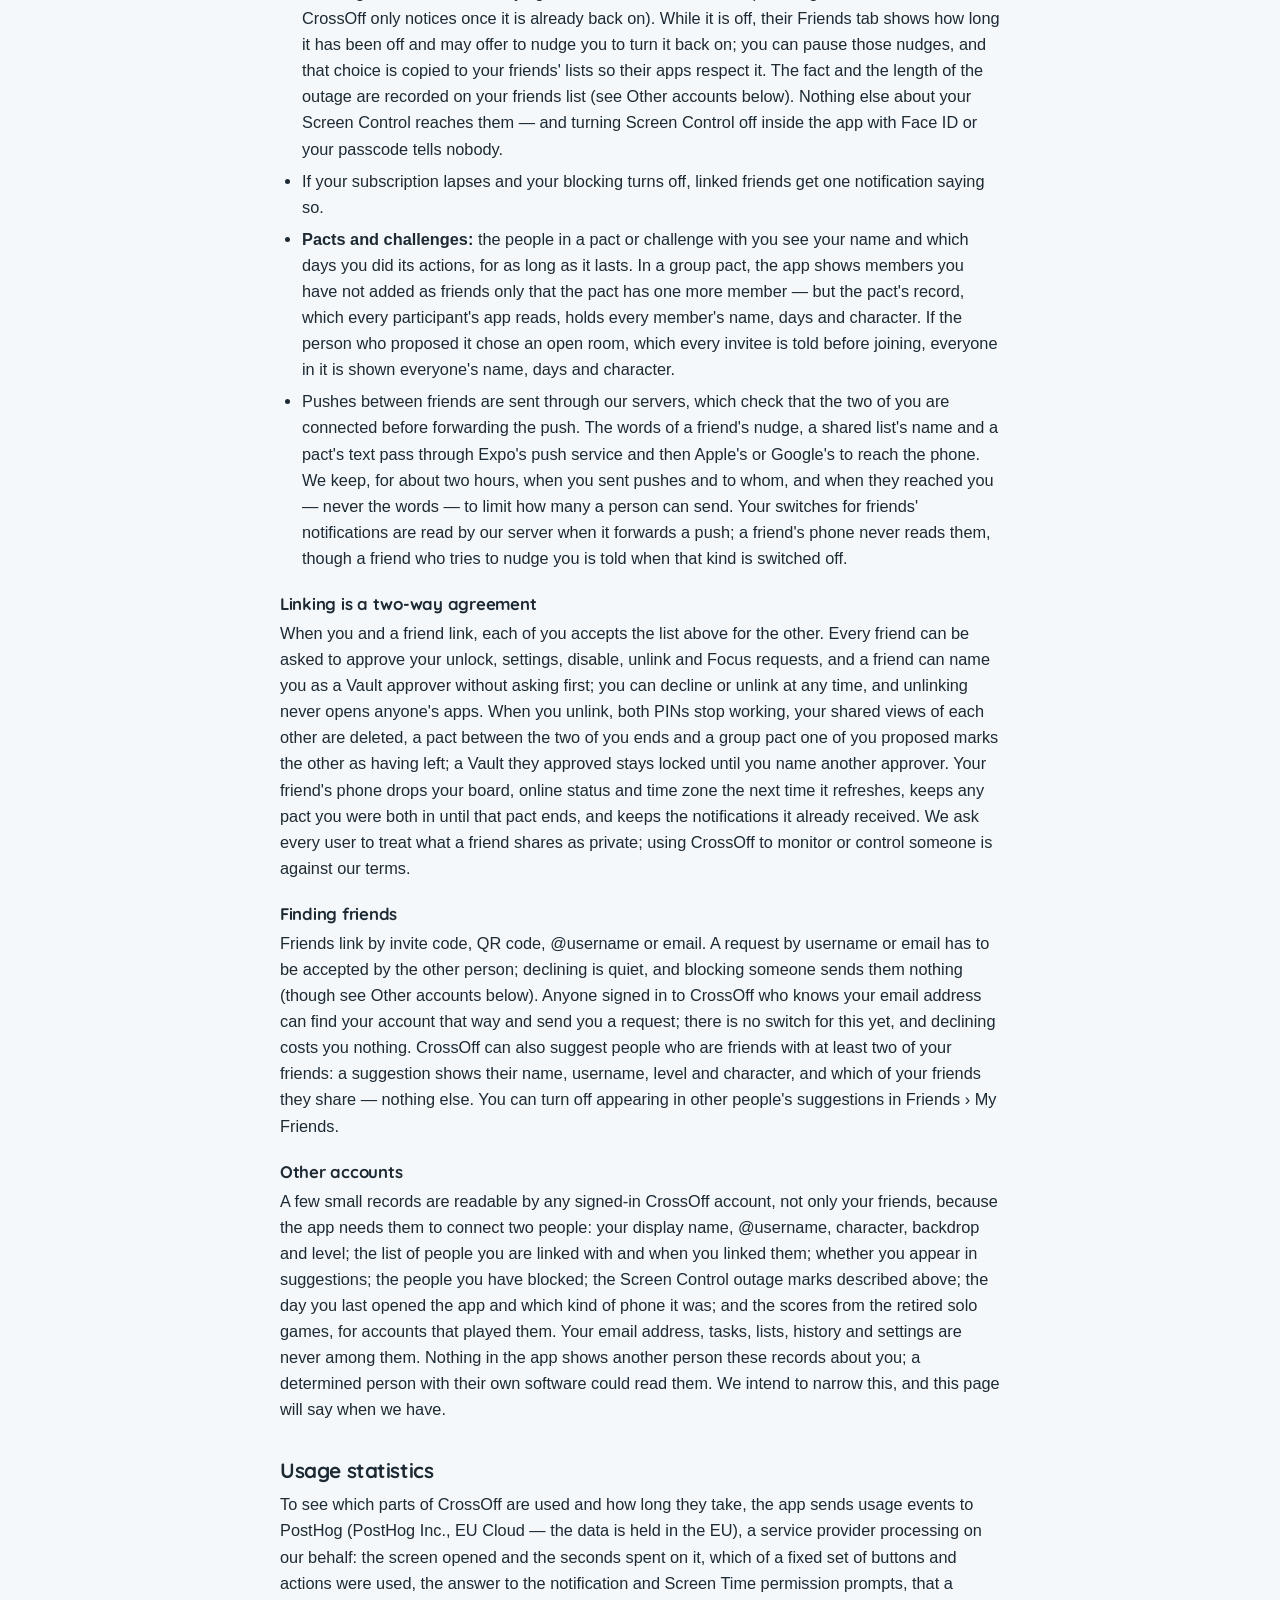
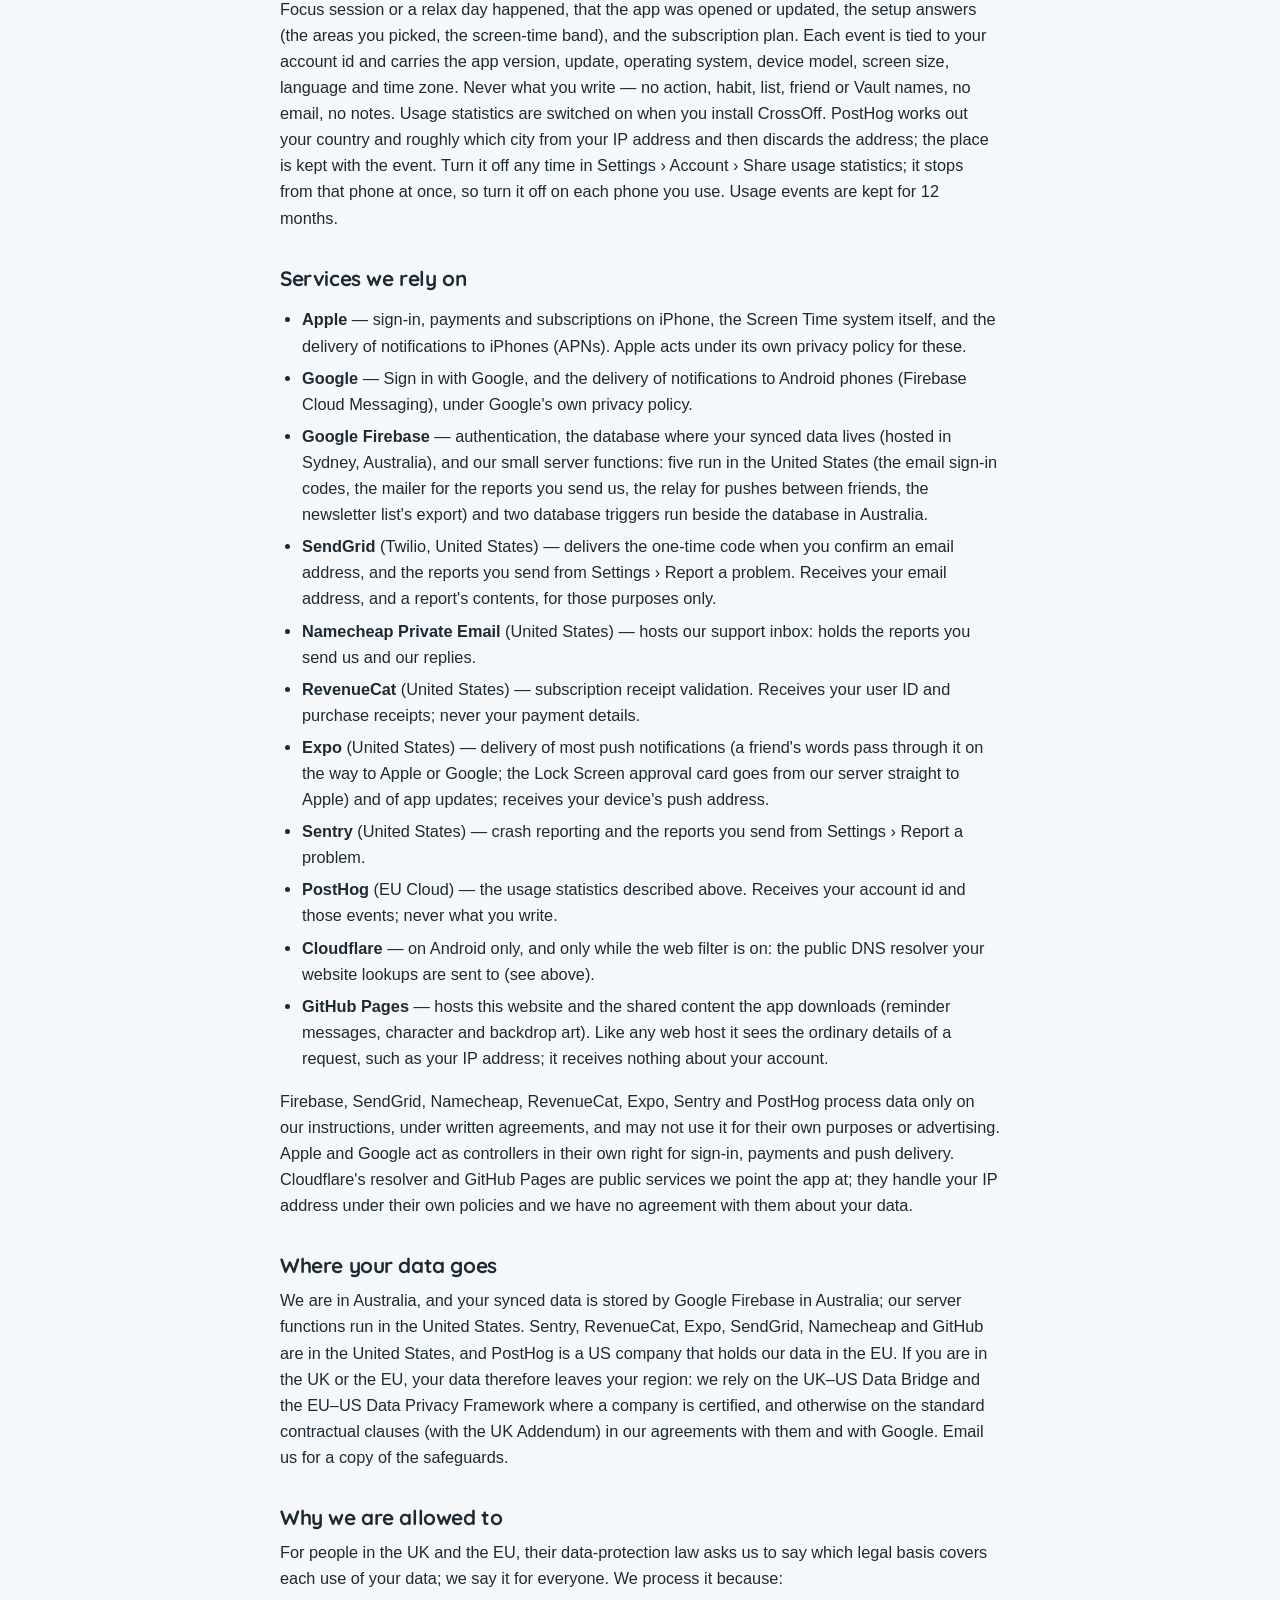
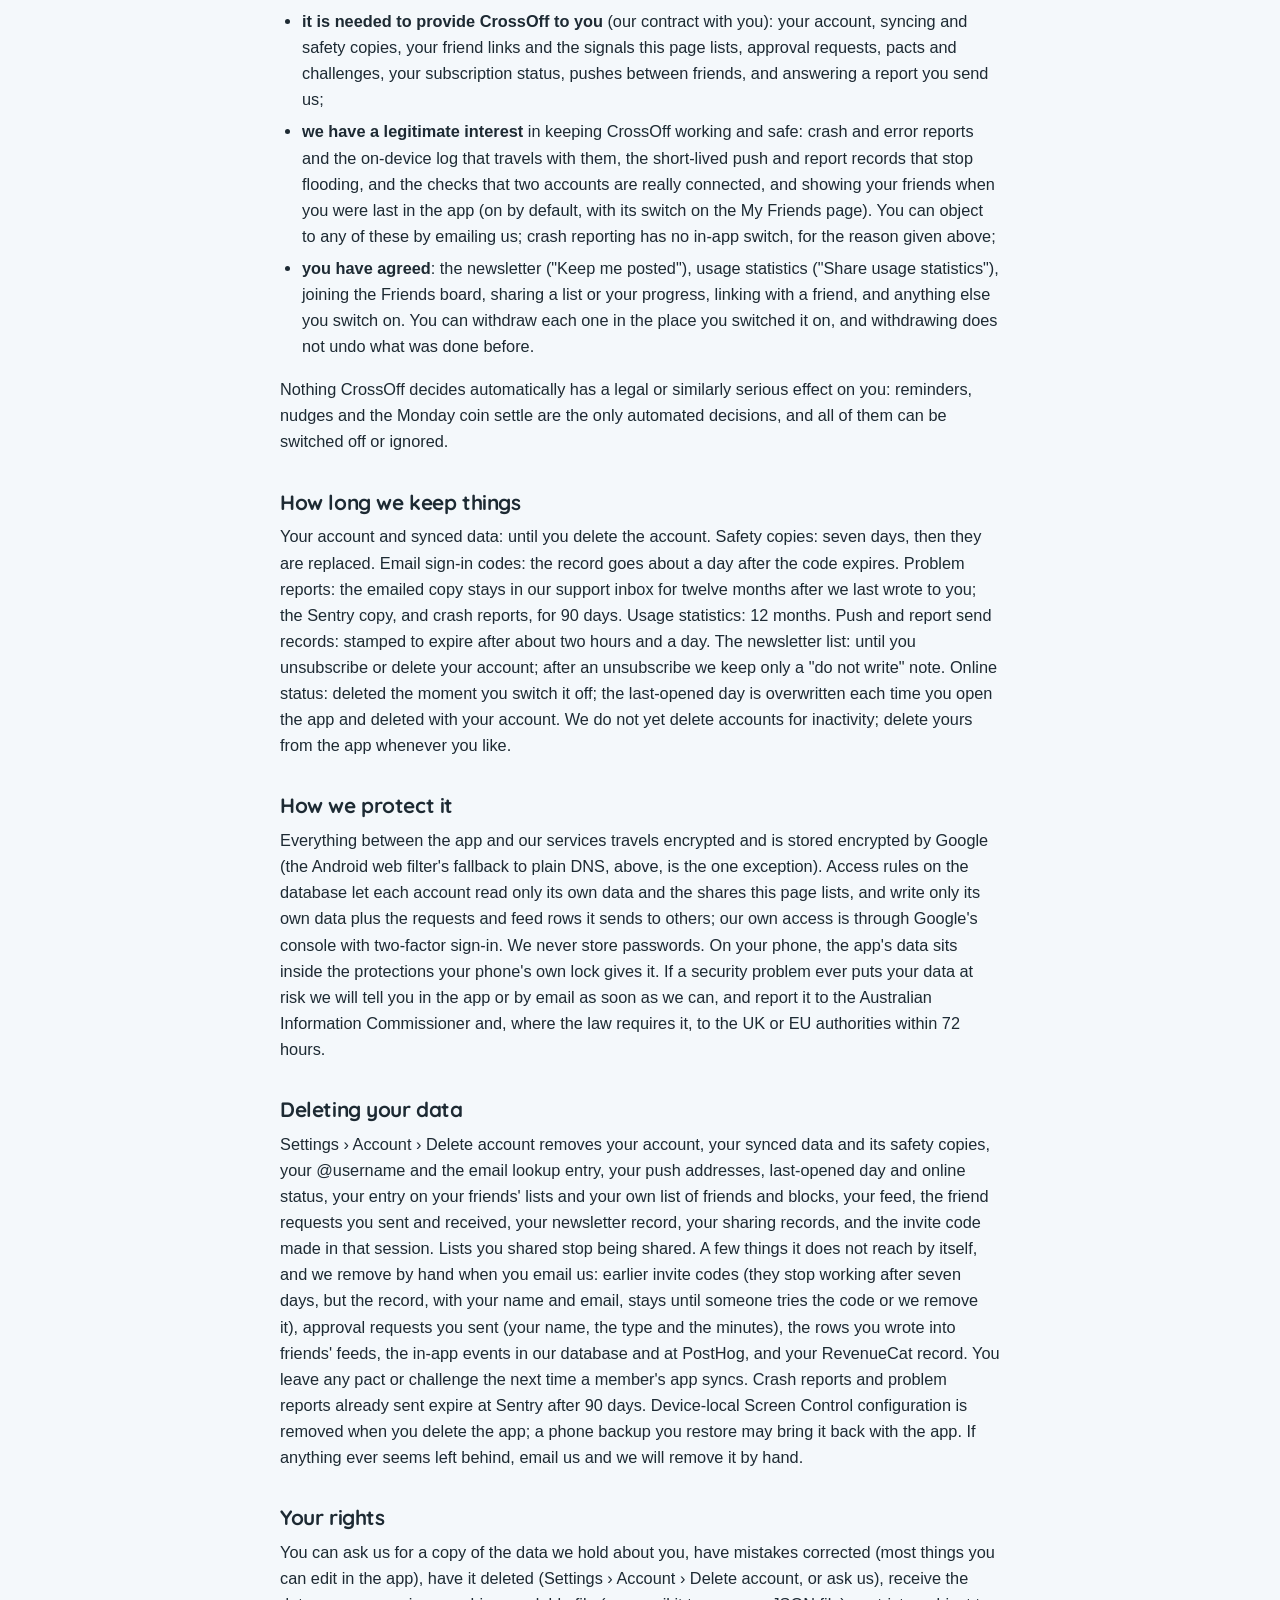
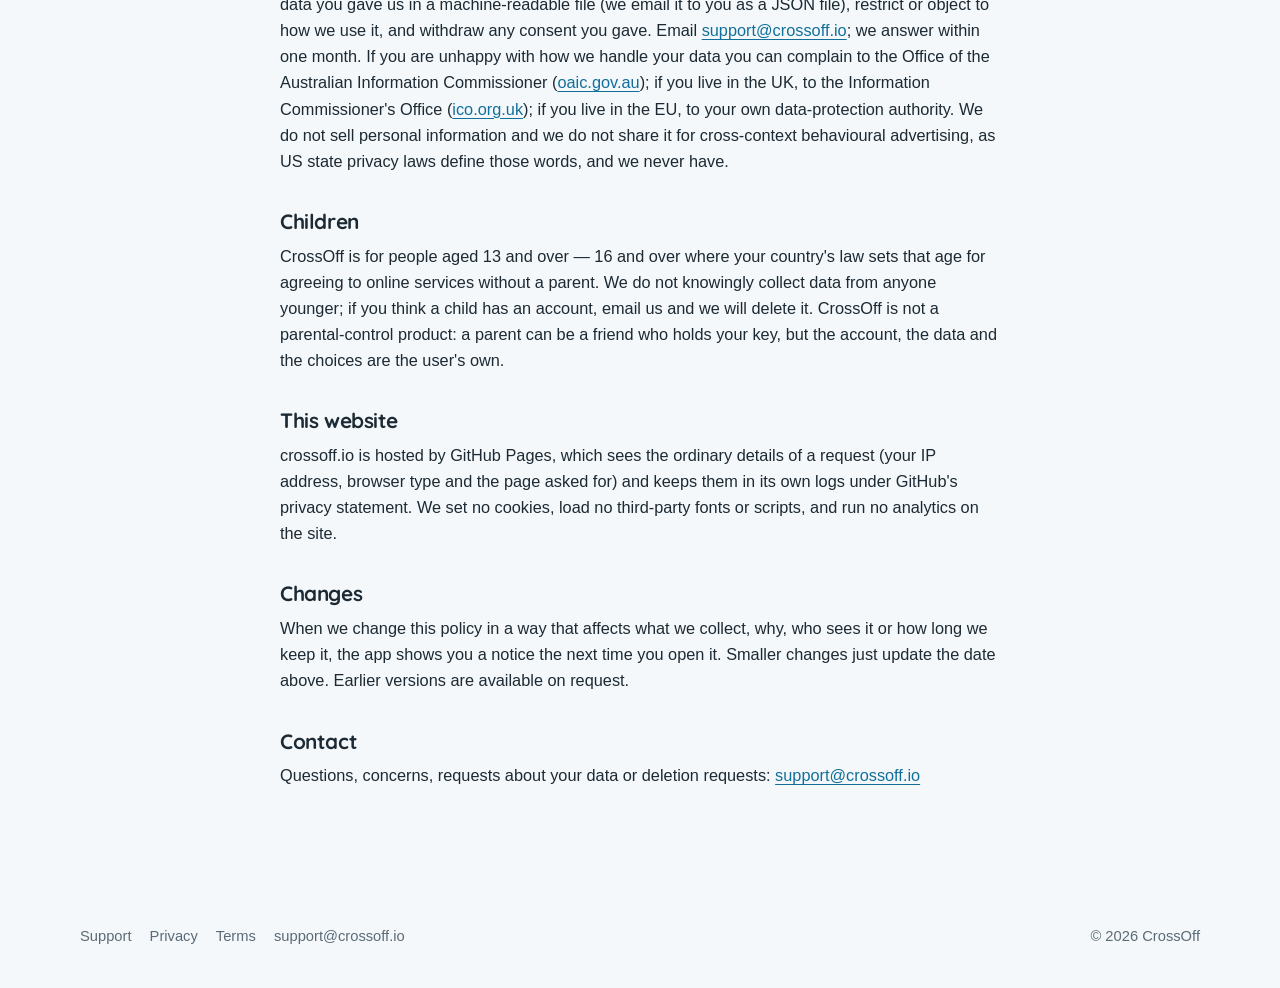
==== commit bf2bdc98: "Privacy: the lawful-basis lead-in no longer attributes the requirement to Australian law Co-Authored" ====
--- a/privacy.html
+++ b/privacy.html
@@ -431,9 +431,9 @@
   them and with Google. Email us for a copy of the safeguards.</p>
 
   <h2>Why we are allowed to</h2>
-  <p>Australian privacy law and, for people in the UK and the EU, their
-  data-protection law ask us to say which legal basis covers each use
-  of your data. We process it because:</p>
+  <p>For people in the UK and the EU, their data-protection law asks us
+  to say which legal basis covers each use of your data; we say it for
+  everyone. We process it because:</p>
   <ul>
     <li><strong>it is needed to provide CrossOff to you</strong> (our
     contract with you): your account, syncing and safety copies, your
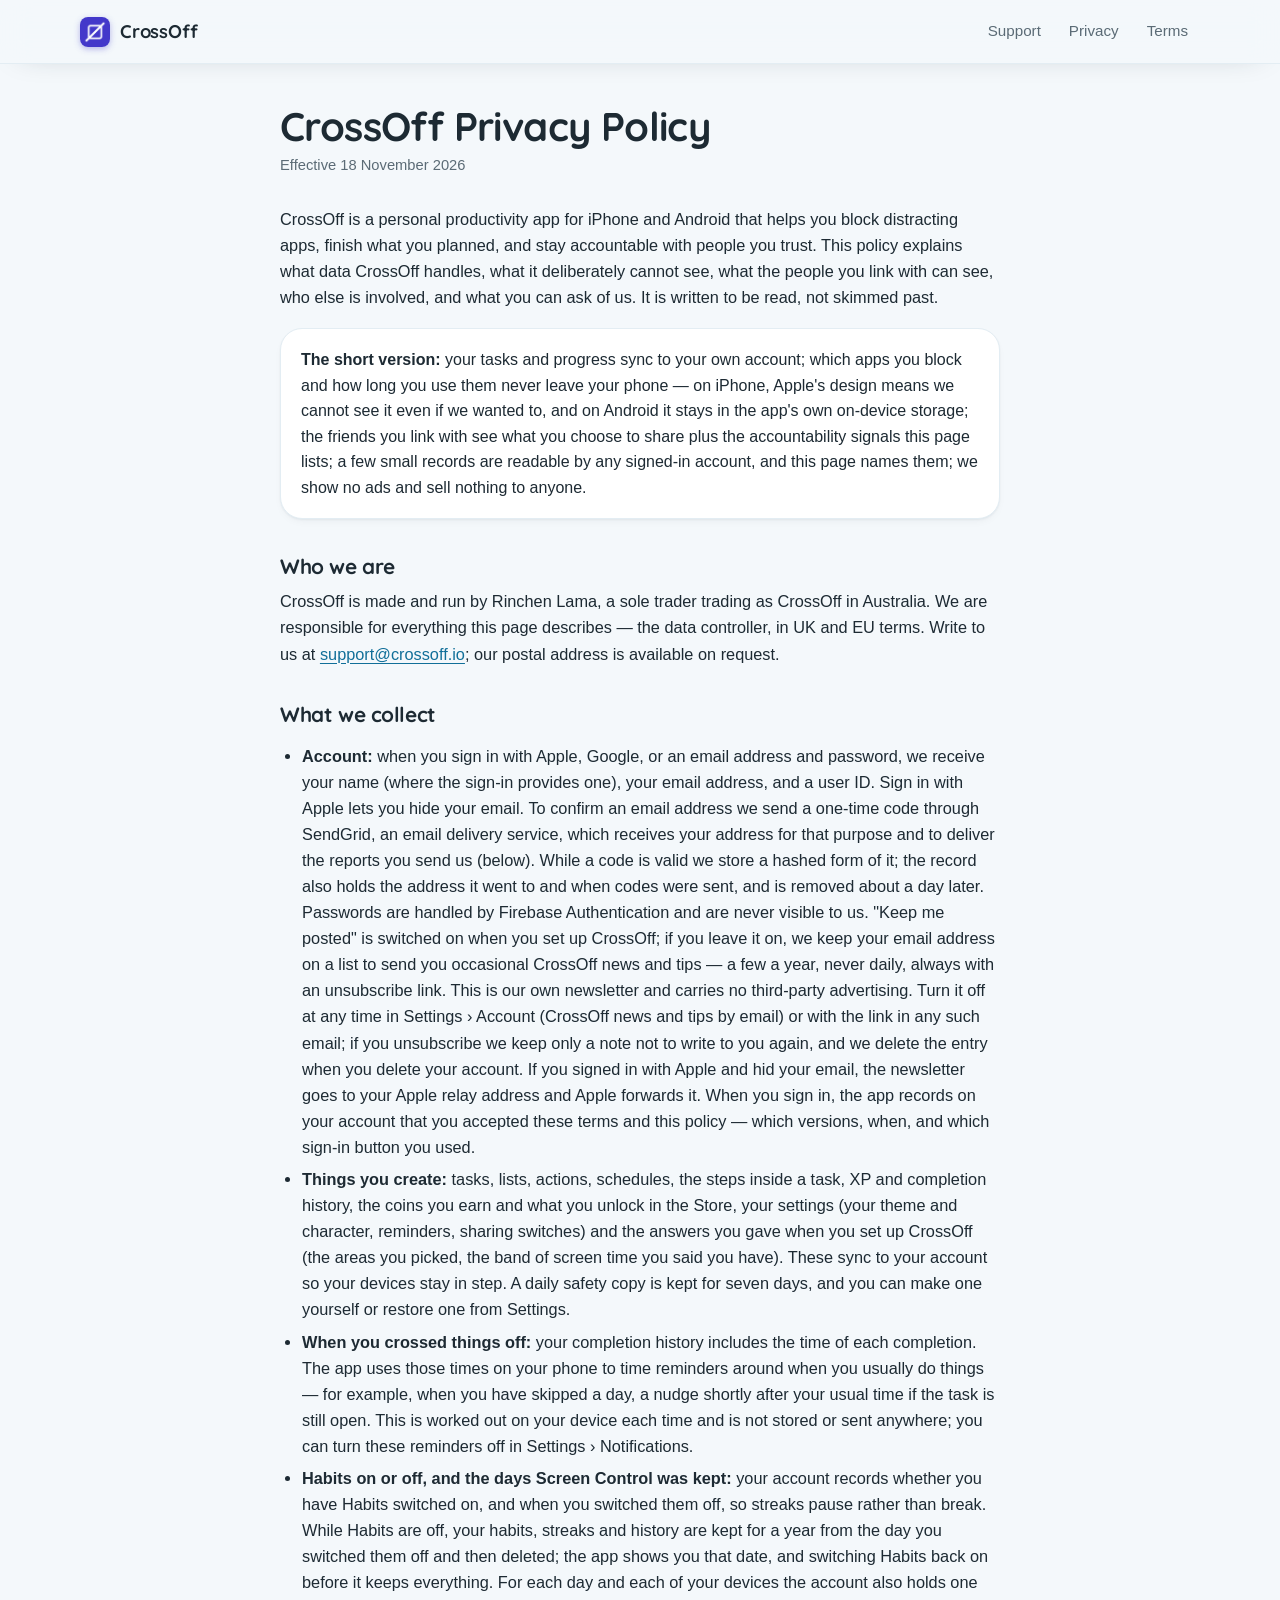
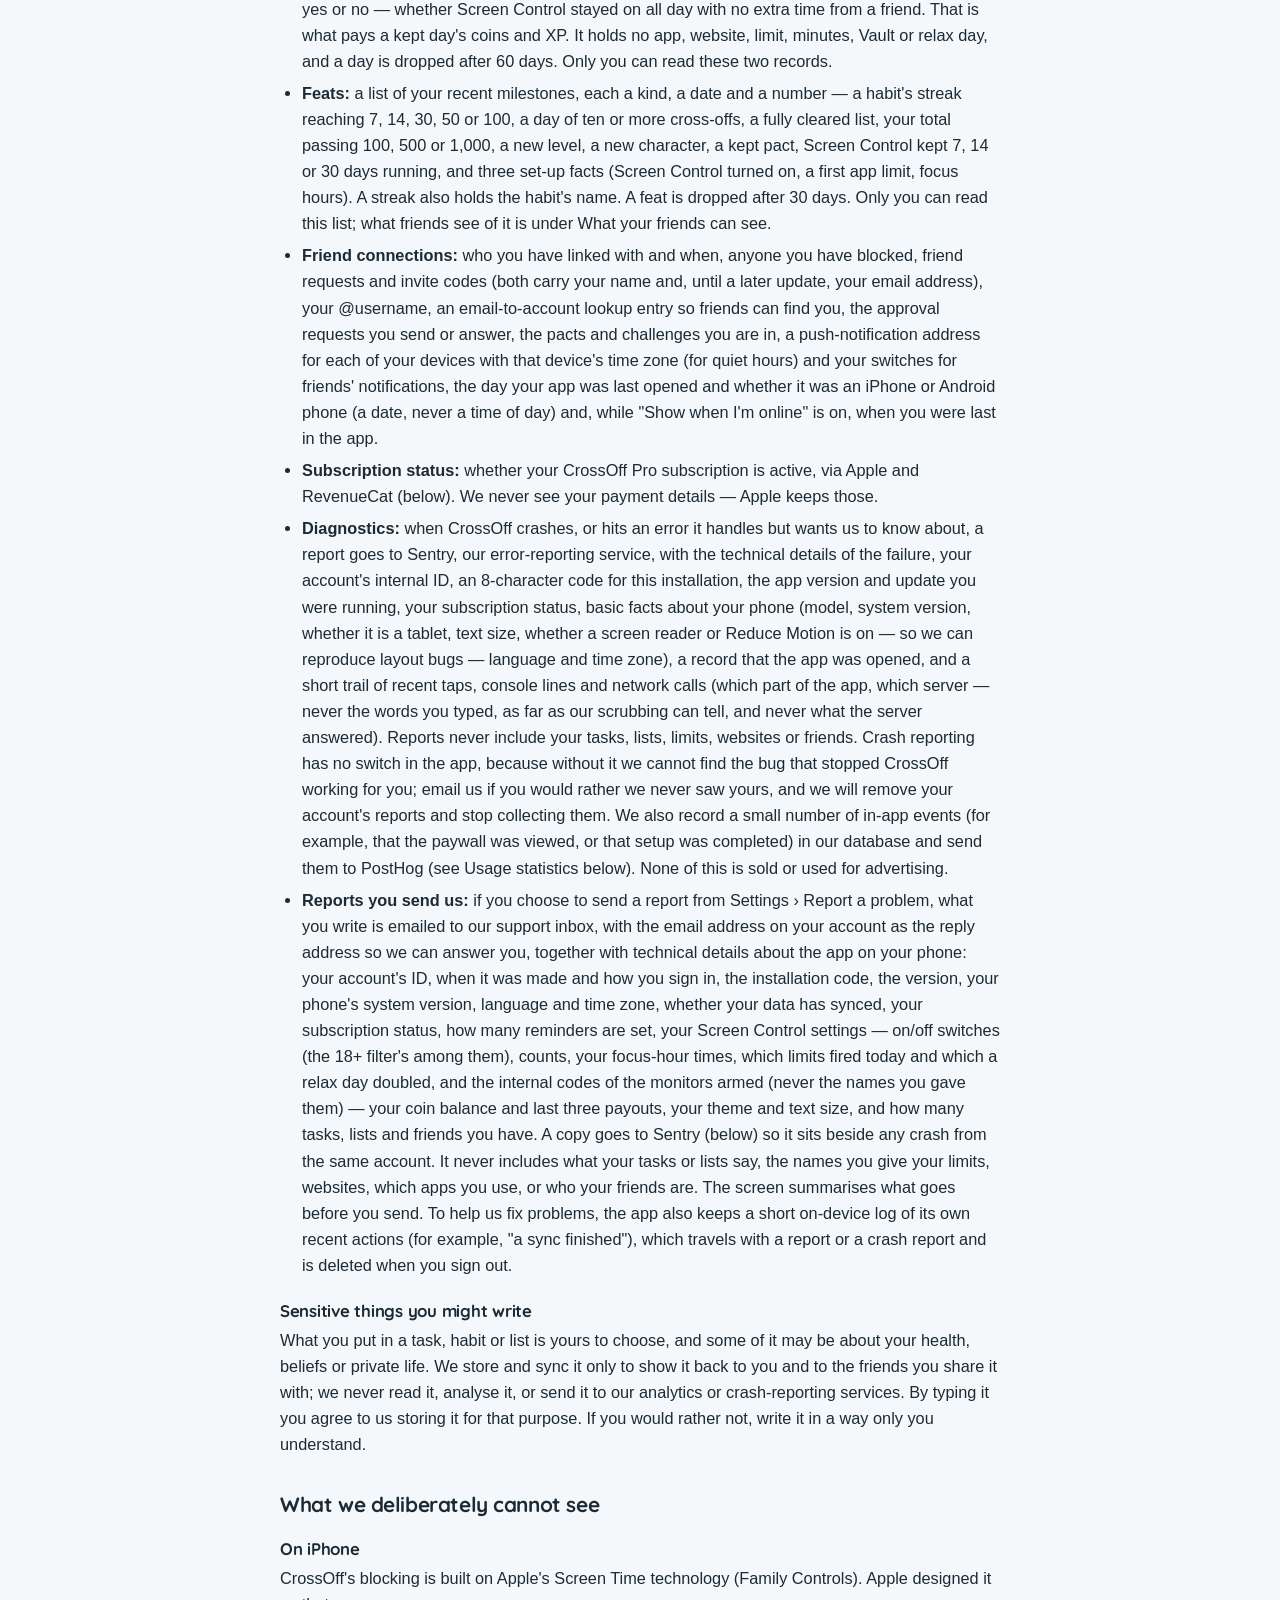
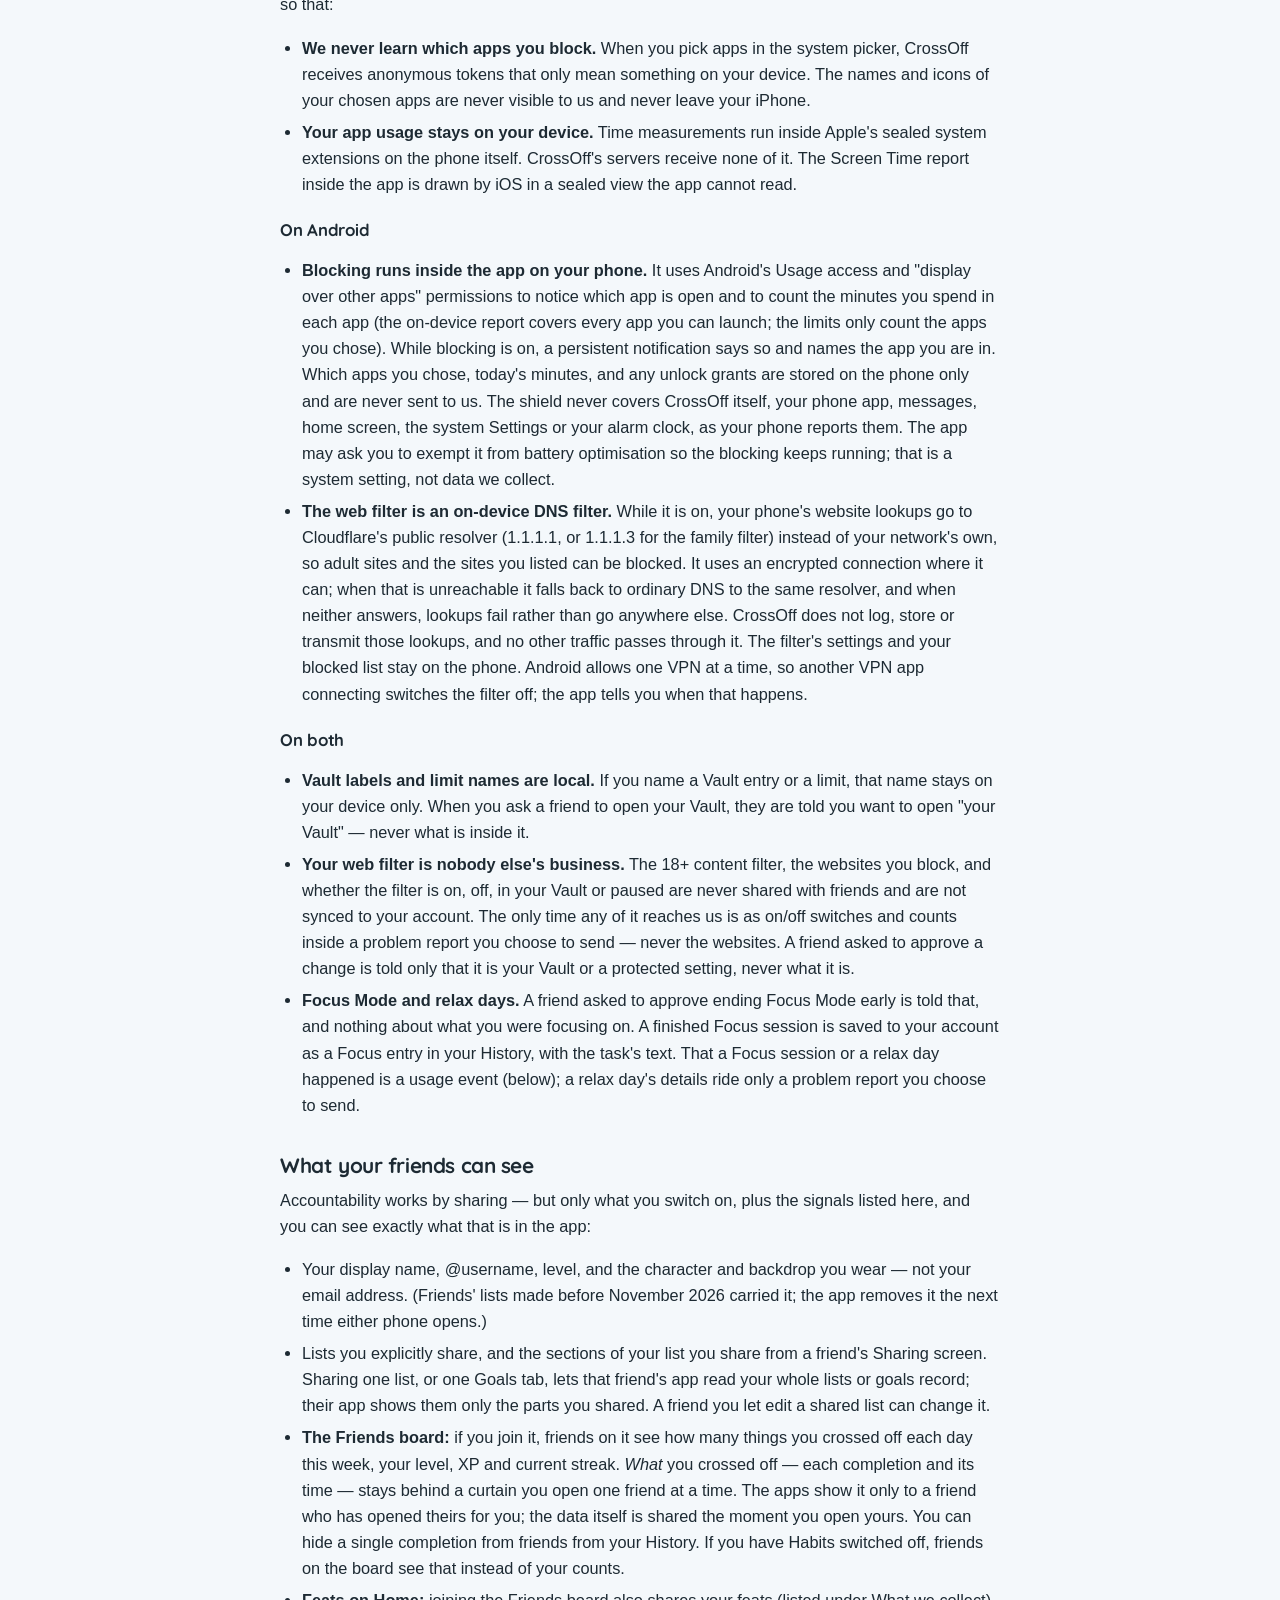
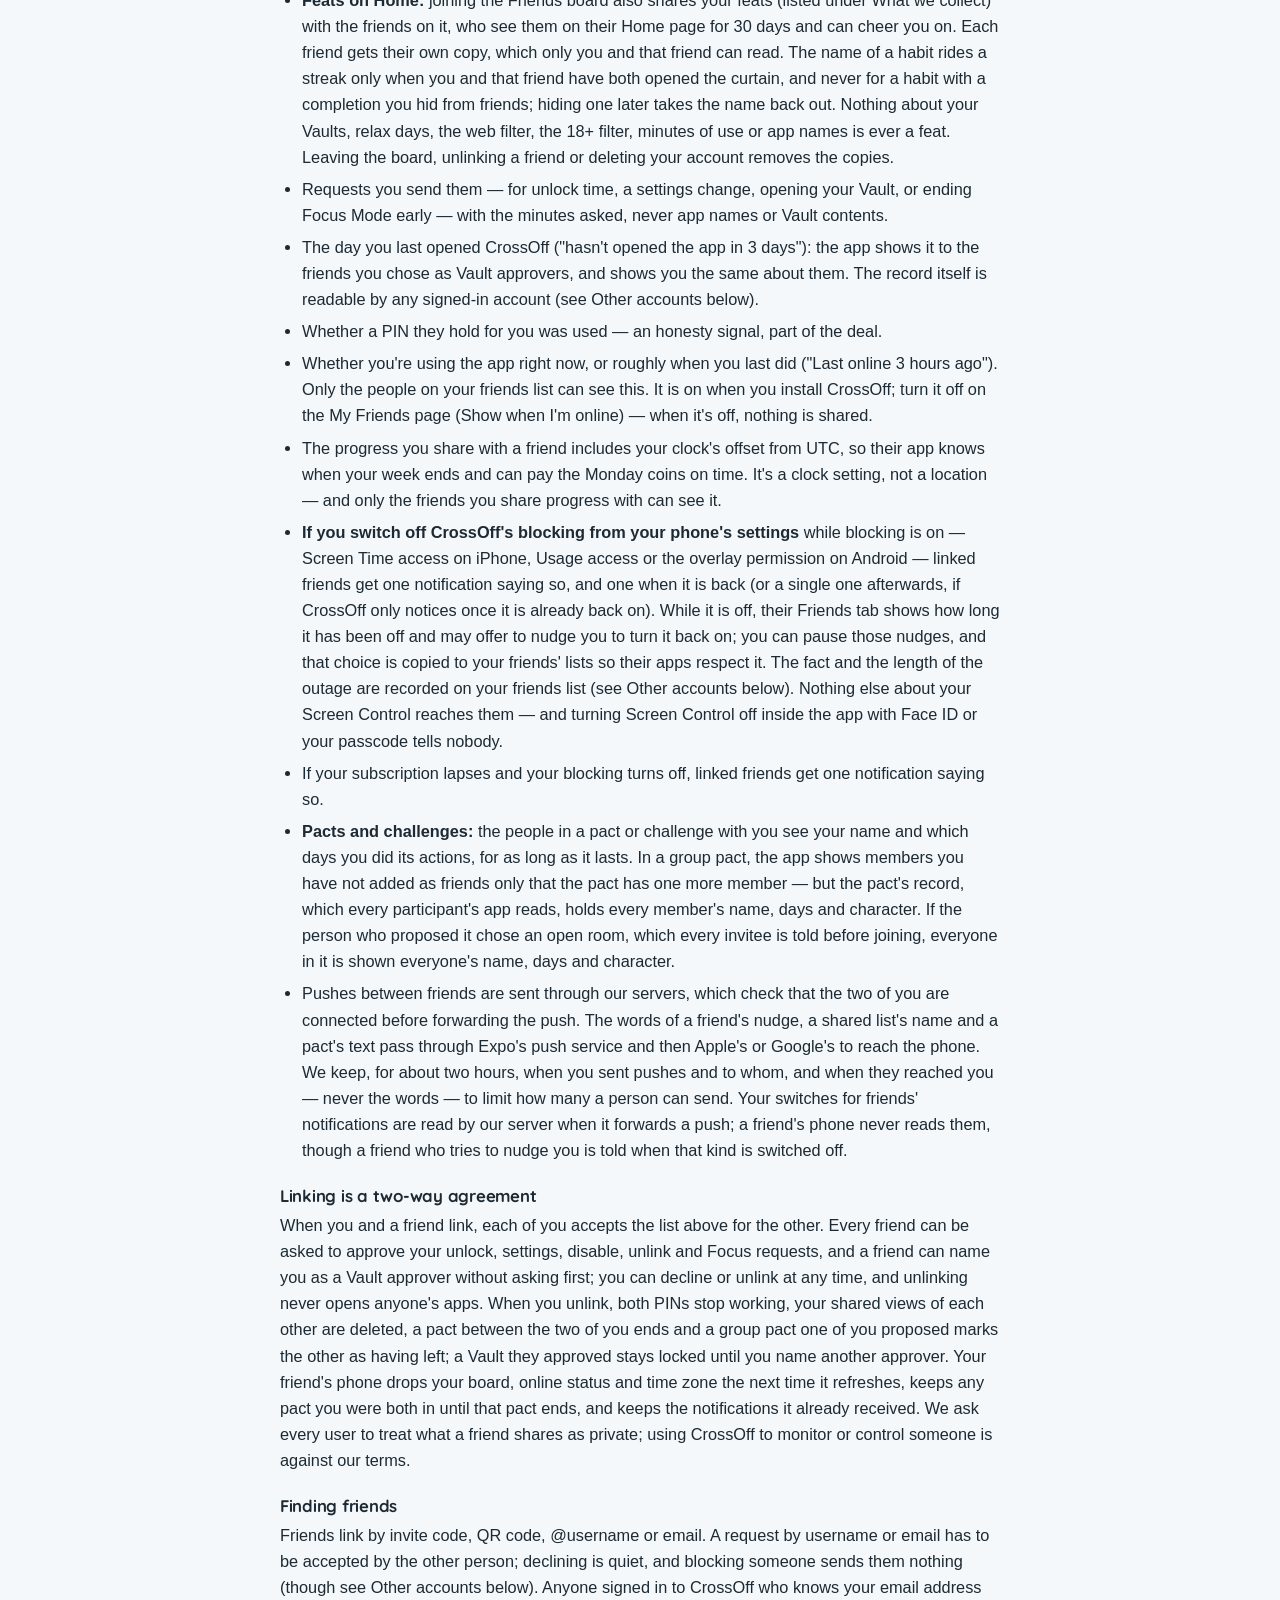
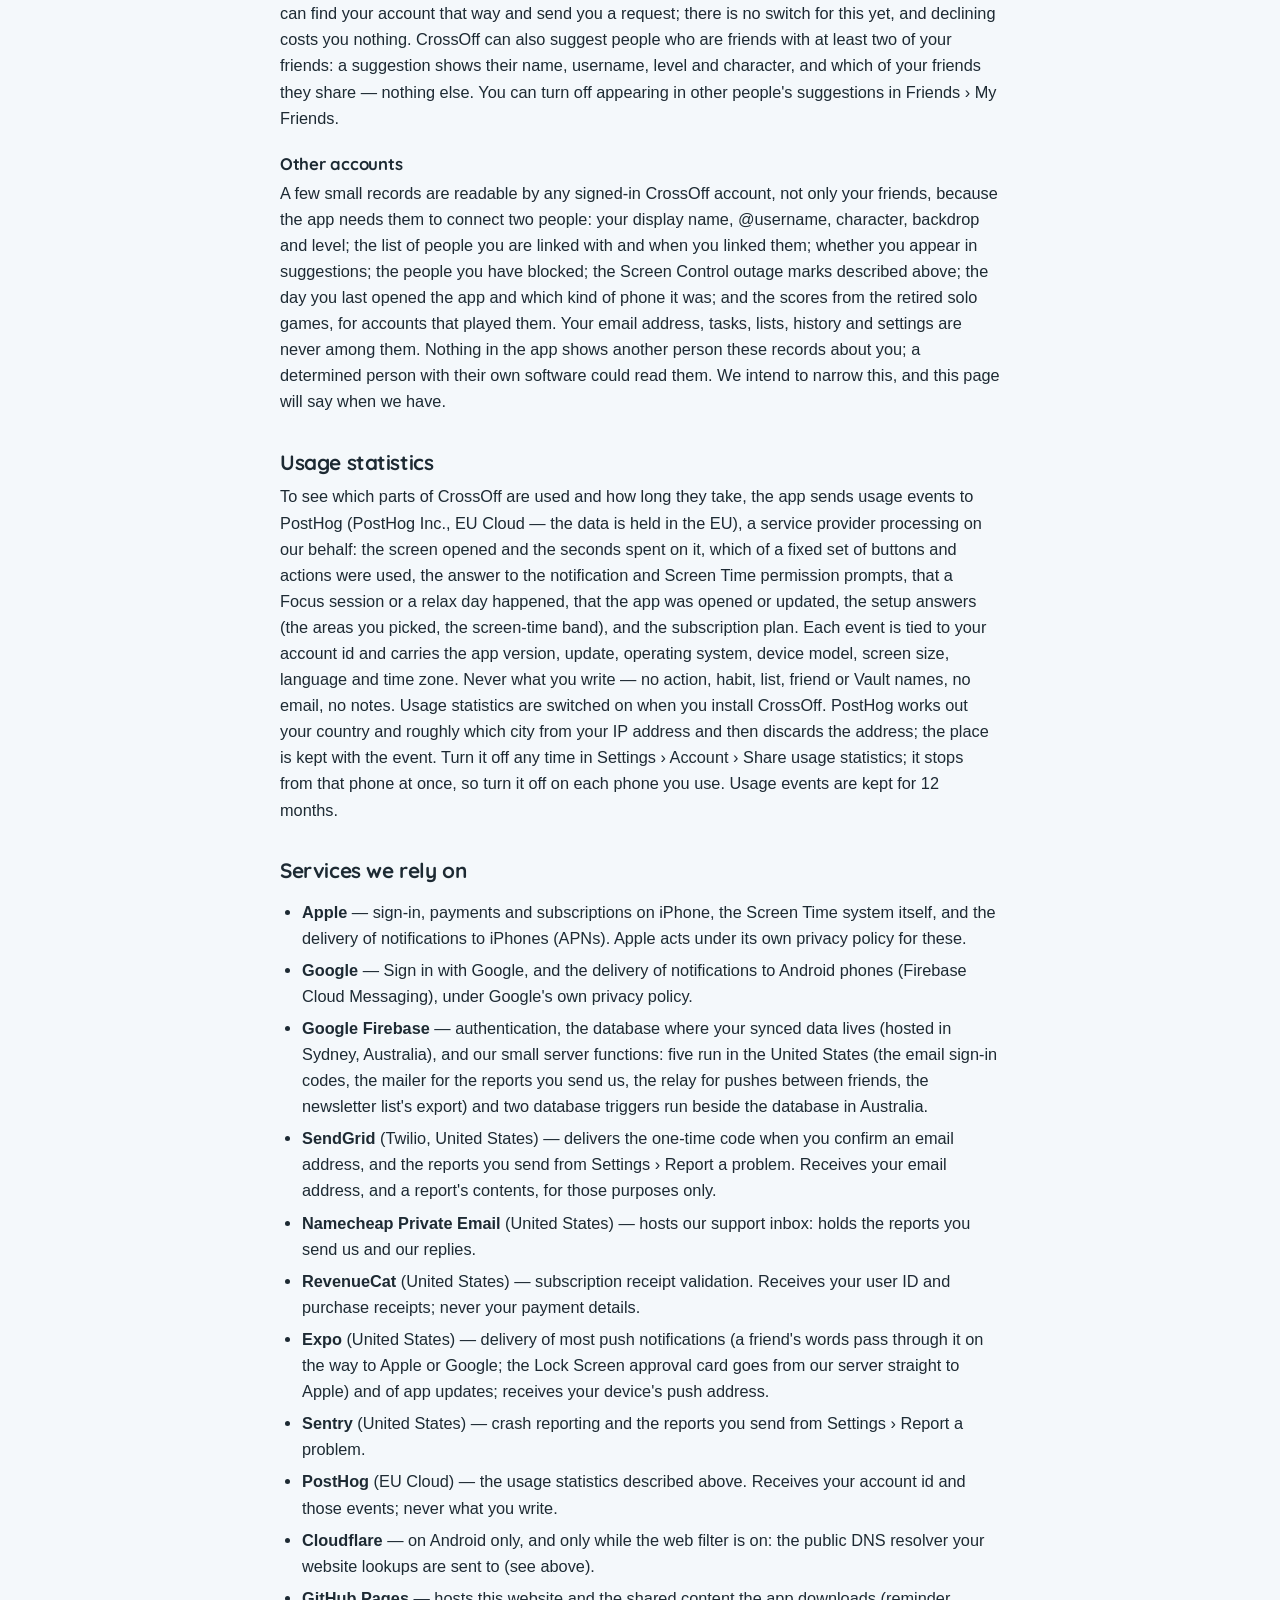
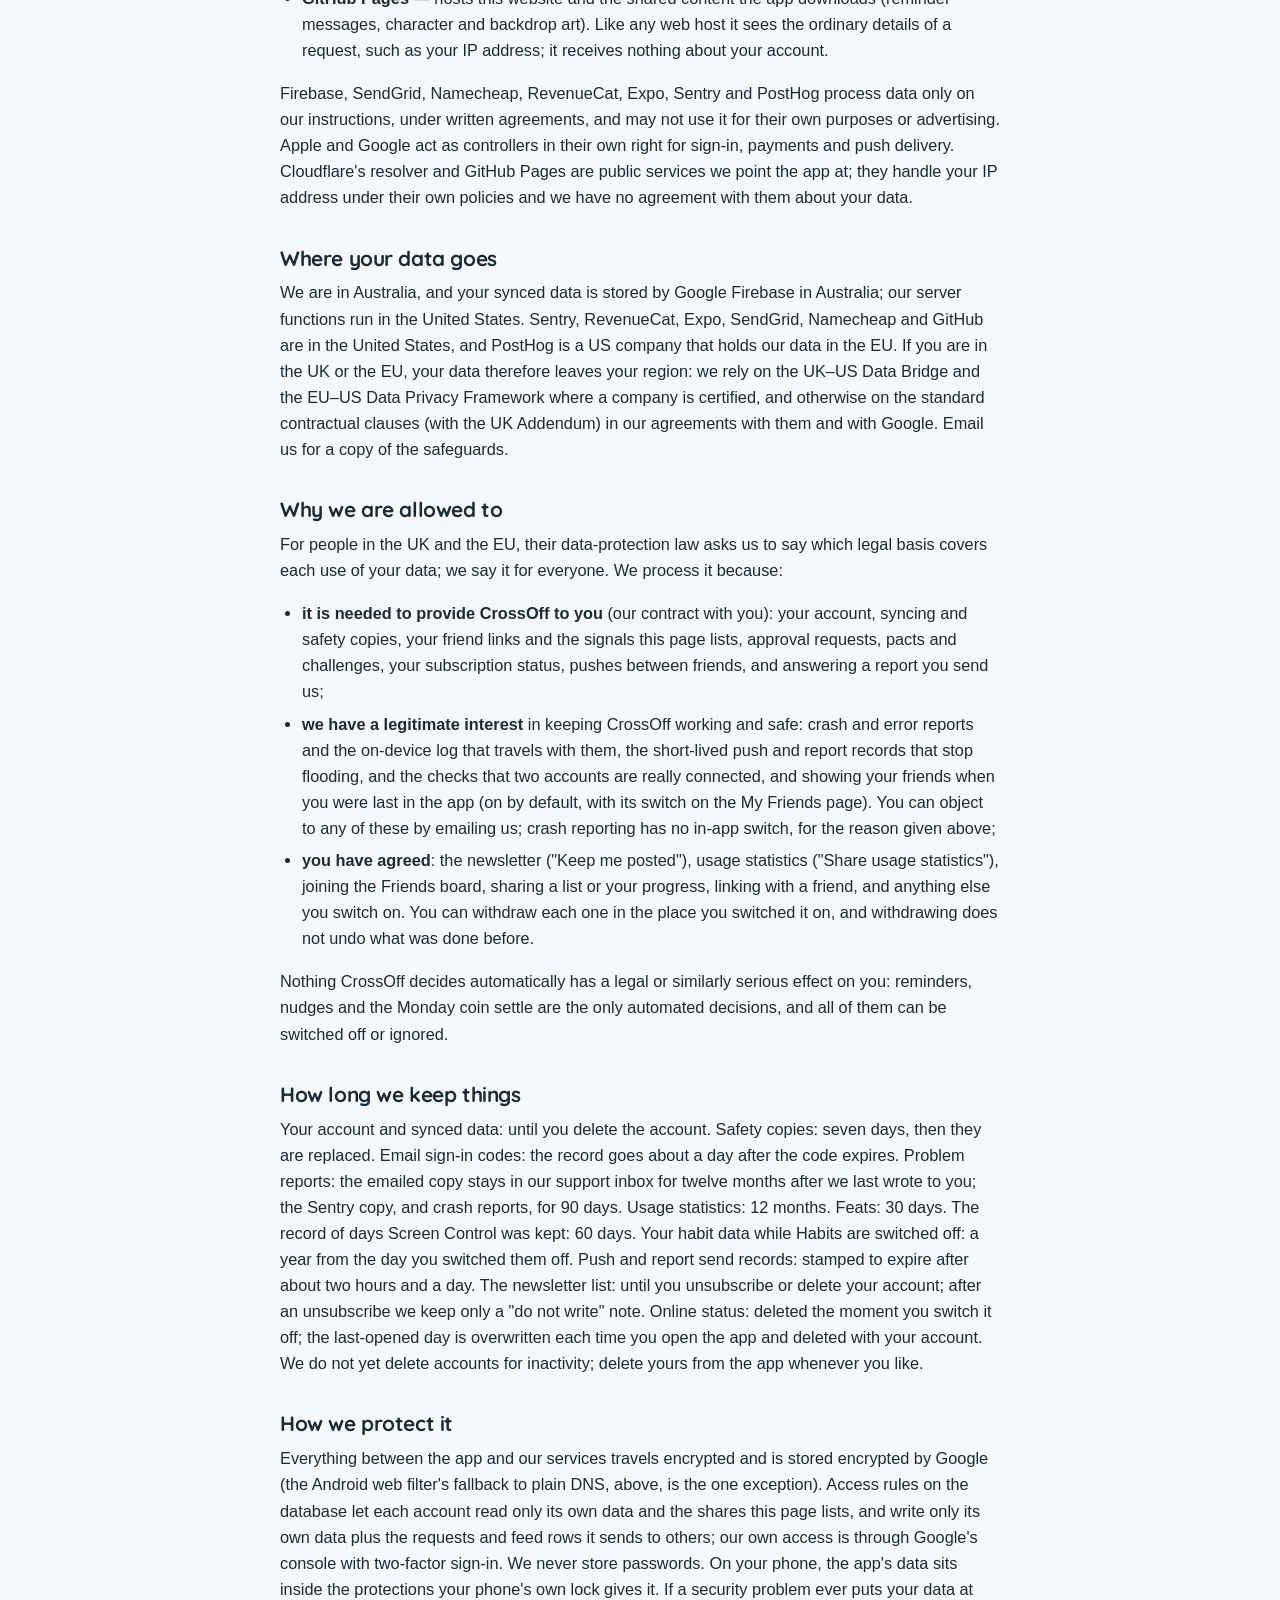
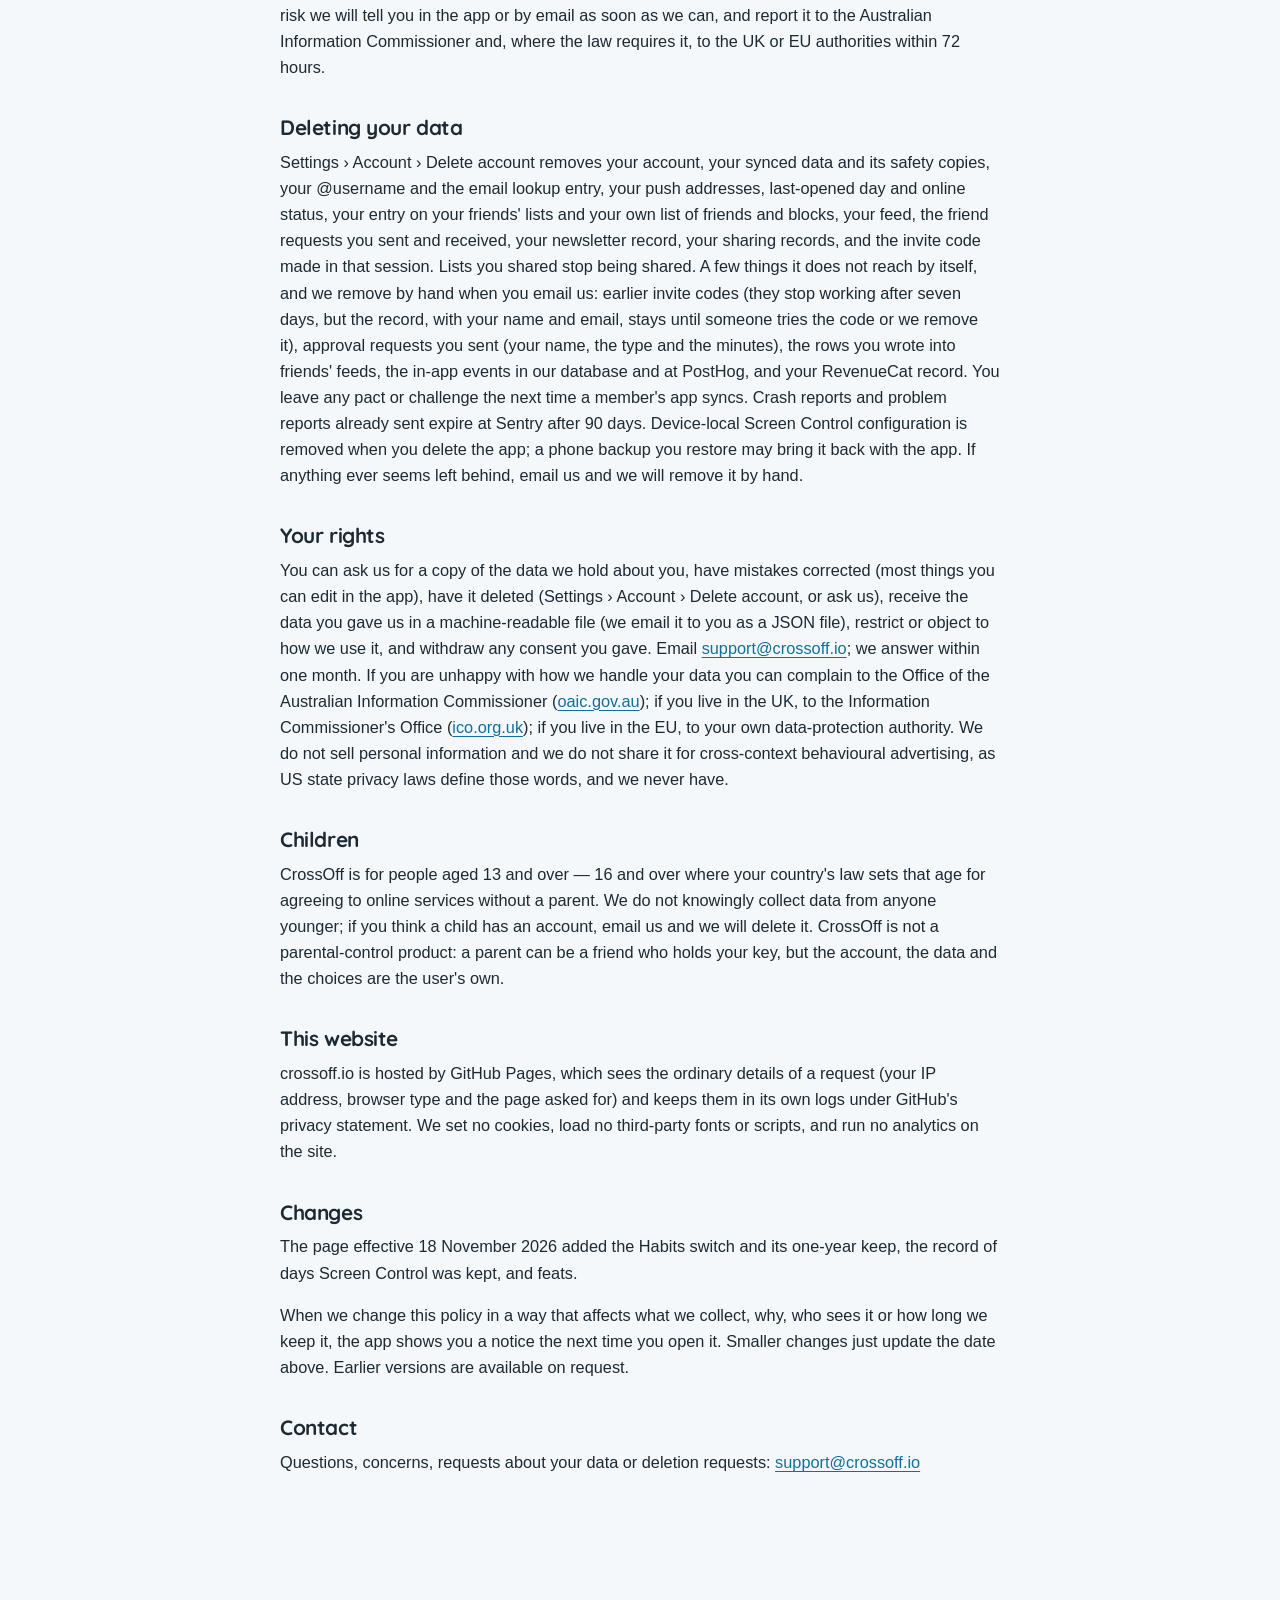
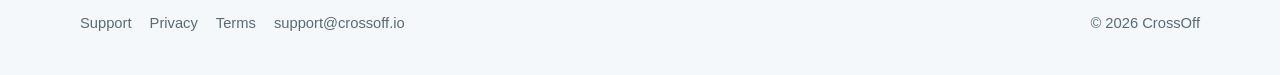
==== commit 115ccc56: "Privacy: the page effective 18 November 2026 — the Habits switch and its one-year keep, the days Scr" ====
--- a/privacy.html
+++ b/privacy.html
@@ -28,7 +28,7 @@
 <main id="main" class="article">
   <div class="wrap-narrow">
   <h1>CrossOff Privacy Policy</h1>
-  <p class="updated">Effective 9 November 2026</p>
+  <p class="updated">Effective 18 November 2026</p>
 
   <p>CrossOff is a personal productivity app for iPhone and Android that
   helps you block distracting apps, finish what you planned, and stay
@@ -96,6 +96,27 @@
     after your usual time if the task is still open. This is worked out
     on your device each time and is not stored or sent anywhere; you can
     turn these reminders off in Settings › Notifications.</li>
+    <li><strong>Habits on or off, and the days Screen Control was
+    kept:</strong> your account records whether you have Habits switched
+    on, and when you switched them off, so streaks pause rather than
+    break. While Habits are off, your habits, streaks and history are
+    kept for a year from the day you switched them off and then deleted;
+    the app shows you that date, and switching Habits back on before it
+    keeps everything. For each day and each of your devices the account
+    also holds one yes or no — whether Screen Control stayed on all day
+    with no extra time from a friend. That is what pays a kept day's
+    coins and XP. It holds no app, website, limit, minutes, Vault or
+    relax day, and a day is dropped after 60 days. Only you can read
+    these two records.</li>
+    <li><strong>Feats:</strong> a list of your recent milestones, each a
+    kind, a date and a number — a habit's streak reaching 7, 14, 30, 50
+    or 100, a day of ten or more cross-offs, a fully cleared list, your
+    total passing 100, 500 or 1,000, a new level, a new character, a
+    kept pact, Screen Control kept 7, 14 or 30 days running, and three
+    set-up facts (Screen Control turned on, a first app limit, focus
+    hours). A streak also holds the habit's name. A feat is dropped
+    after 30 days. Only you can read this list; what friends see of it
+    is under What your friends can see.</li>
     <li><strong>Friend connections:</strong> who you have linked with
     and when, anyone you have blocked, friend requests and invite codes
     (both carry your name and, until a later update, your email
@@ -251,7 +272,20 @@
     and its time — stays behind a curtain you open one friend at a time.
     The apps show it only to a friend who has opened theirs for you; the
     data itself is shared the moment you open yours. You can hide a
-    single completion from friends from your History.</li>
+    single completion from friends from your History. If you have
+    Habits switched off, friends on the board see that instead of your
+    counts.</li>
+    <li><strong>Feats on Home:</strong> joining the Friends board also
+    shares your feats (listed under What we collect) with the friends on
+    it, who see them on their Home page for 30 days and can cheer you
+    on. Each friend gets their own copy, which only you and that friend
+    can read. The name of a habit rides a streak only when you and that
+    friend have both opened the curtain, and never for a habit with a
+    completion you hid from friends; hiding one later takes the name
+    back out. Nothing about your Vaults, relax days, the web filter, the
+    18+ filter, minutes of use or app names is ever a feat. Leaving the
+    board, unlinking a friend or deleting your account removes the
+    copies.</li>
     <li>Requests you send them — for unlock time, a settings change,
     opening your Vault, or ending Focus Mode early — with the minutes
     asked, never app names or Vault contents.</li>
@@ -466,7 +500,9 @@
   record goes about a day after the code expires. Problem reports: the
   emailed copy stays in our support inbox for twelve months after we
   last wrote to you; the Sentry copy, and crash reports, for 90 days.
-  Usage statistics: 12 months. Push and report send records: stamped to
+  Usage statistics: 12 months. Feats: 30 days. The record of days
+  Screen Control was kept: 60 days. Your habit data while Habits are
+  switched off: a year from the day you switched them off. Push and report send records: stamped to
   expire after about two hours and a day. The newsletter list: until you unsubscribe or delete
   your account; after an unsubscribe we keep only a "do not write" note.
   Online status: deleted the moment you switch it off; the last-opened
@@ -544,6 +580,9 @@
   and run no analytics on the site.</p>
 
   <h2>Changes</h2>
+  <p>The page effective 18 November 2026 added the Habits switch and
+  its one-year keep, the record of days Screen Control was kept, and
+  feats.</p>
   <p>When we change this policy in a way that affects what we collect,
   why, who sees it or how long we keep it, the app shows you a notice
   the next time you open it. Smaller changes just update the date above.
